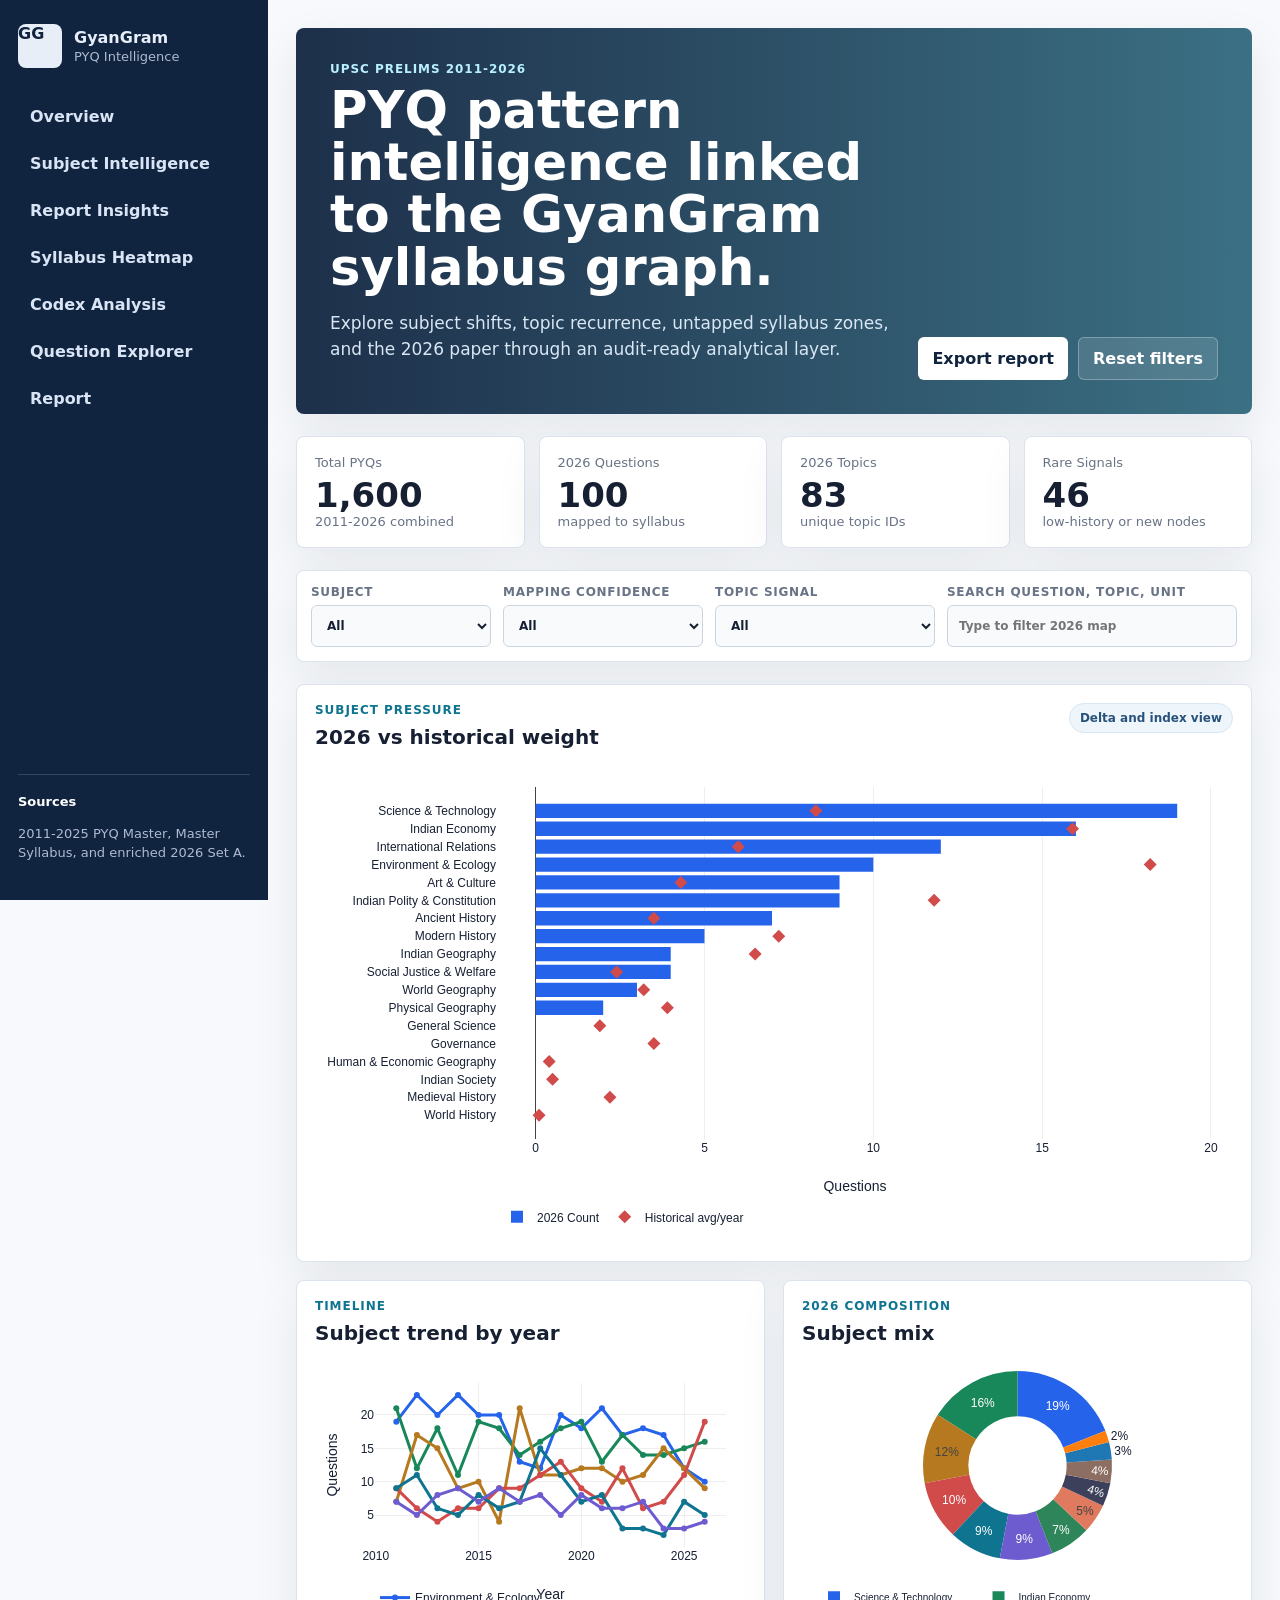
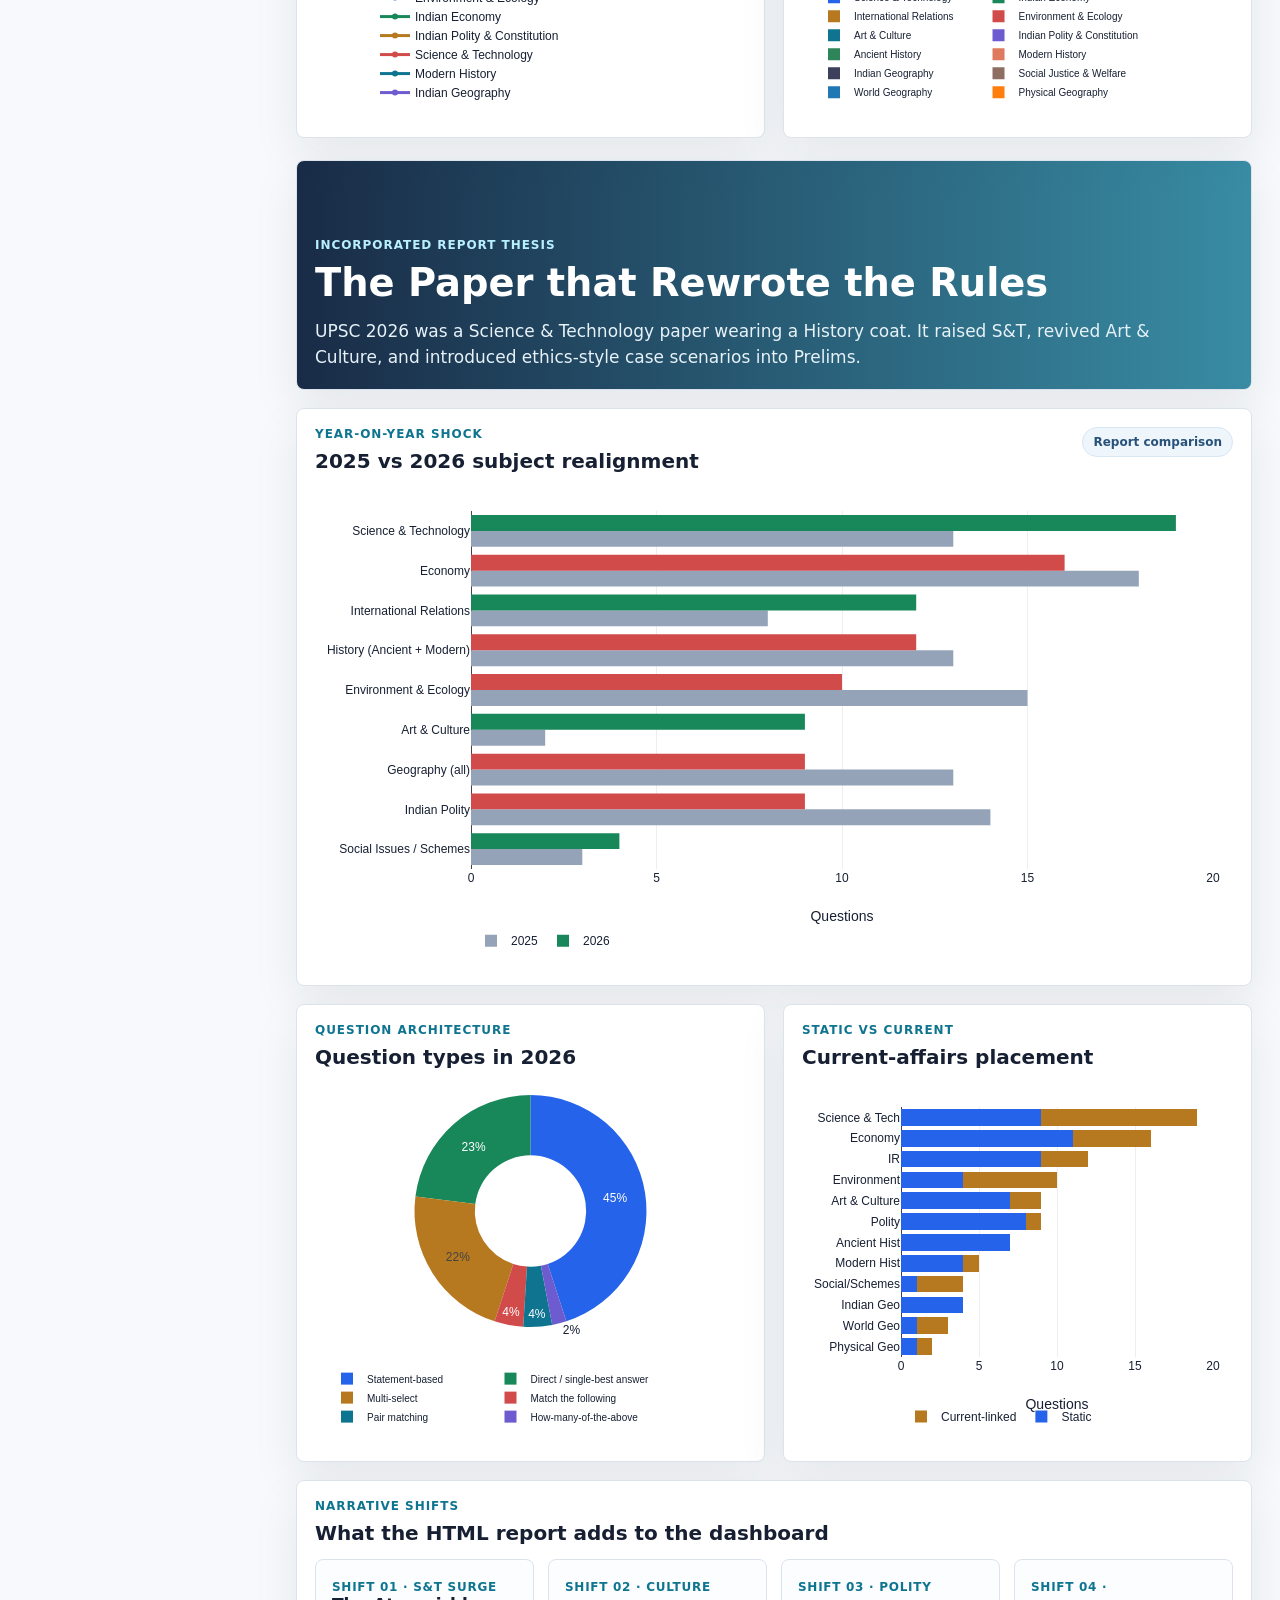
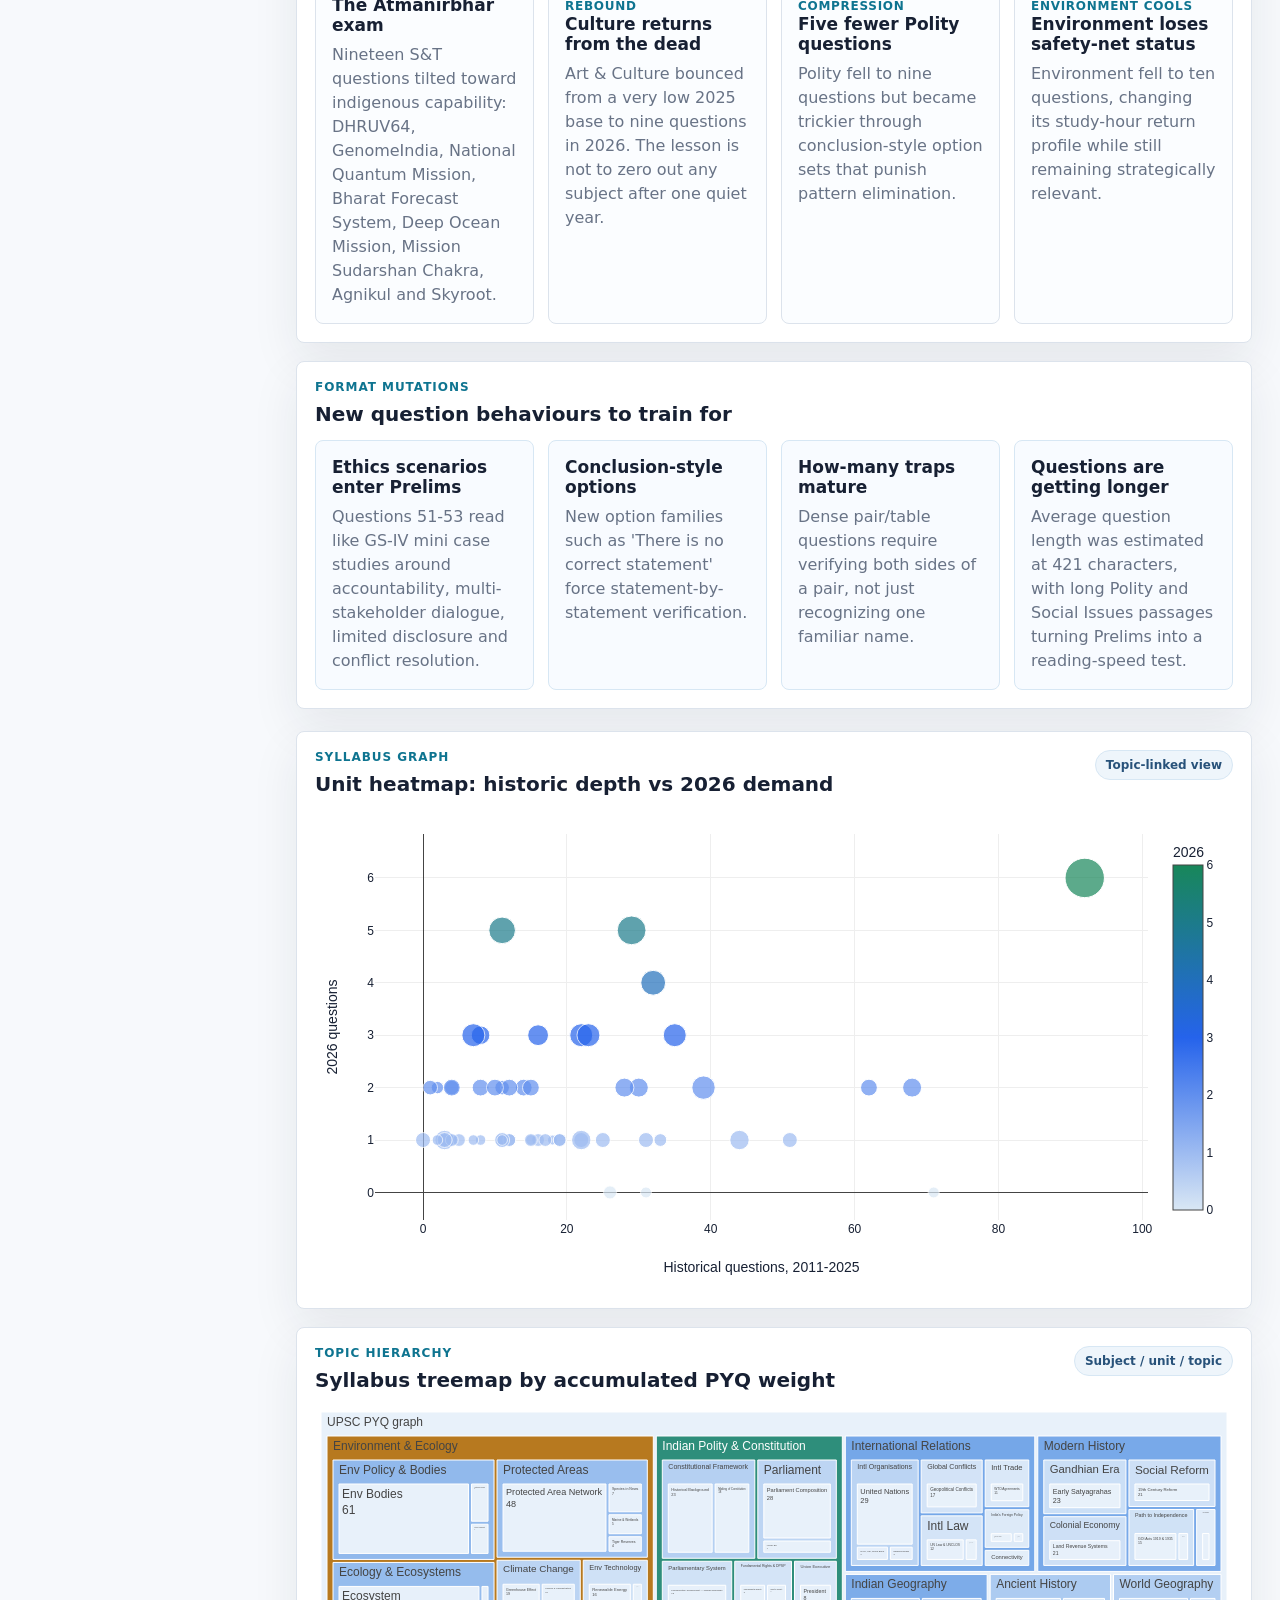
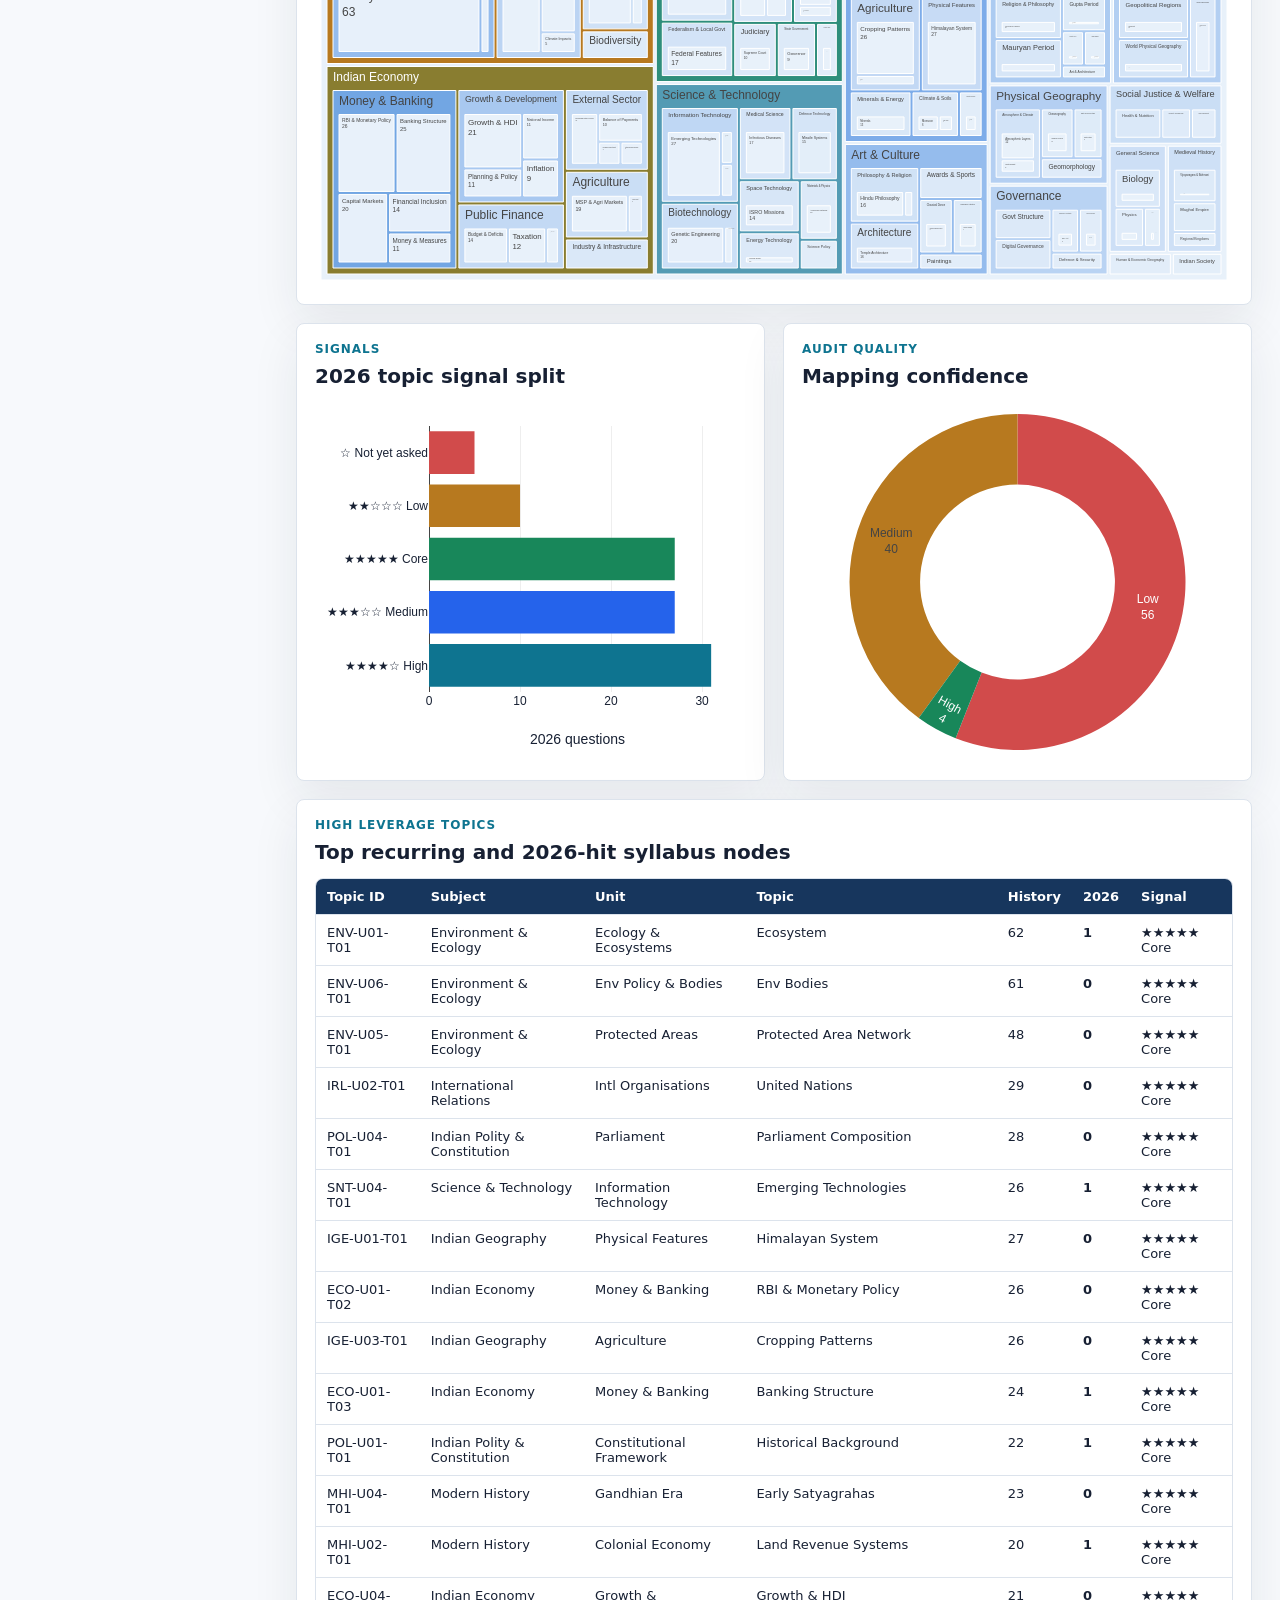
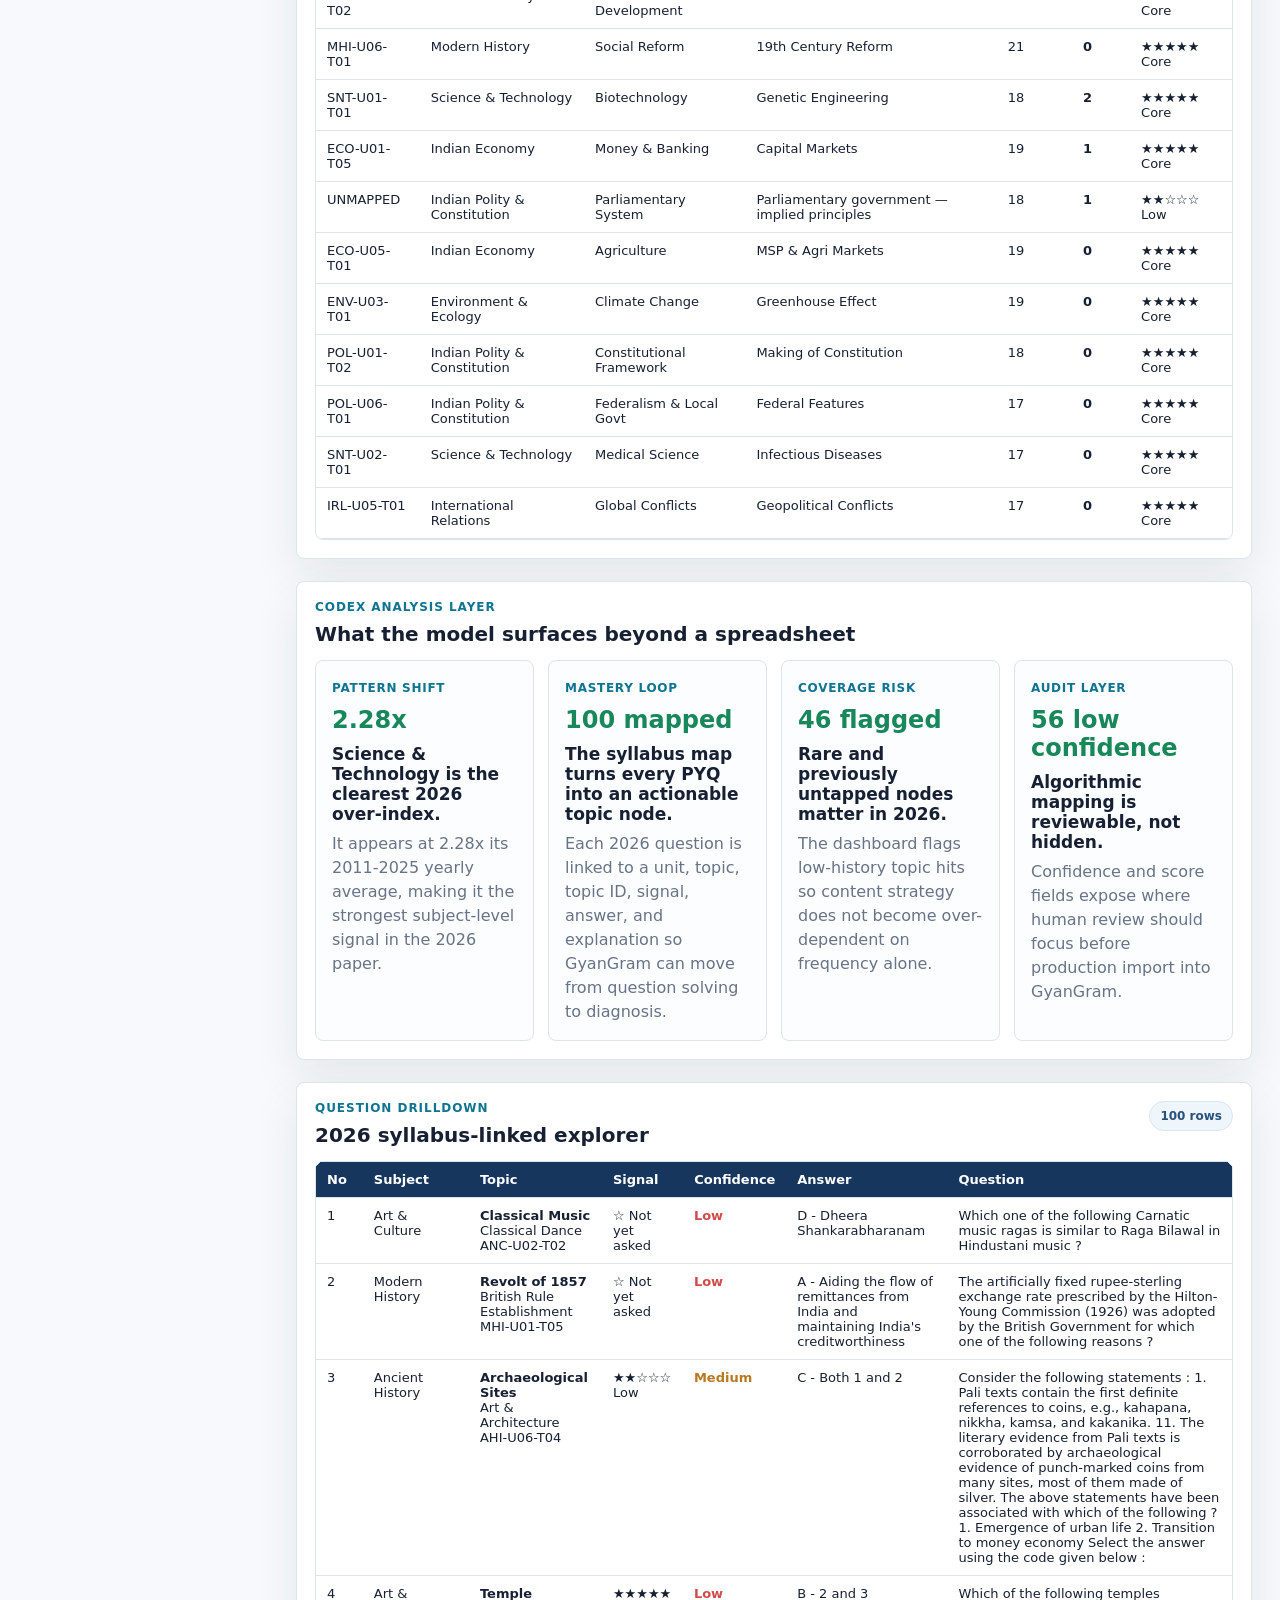
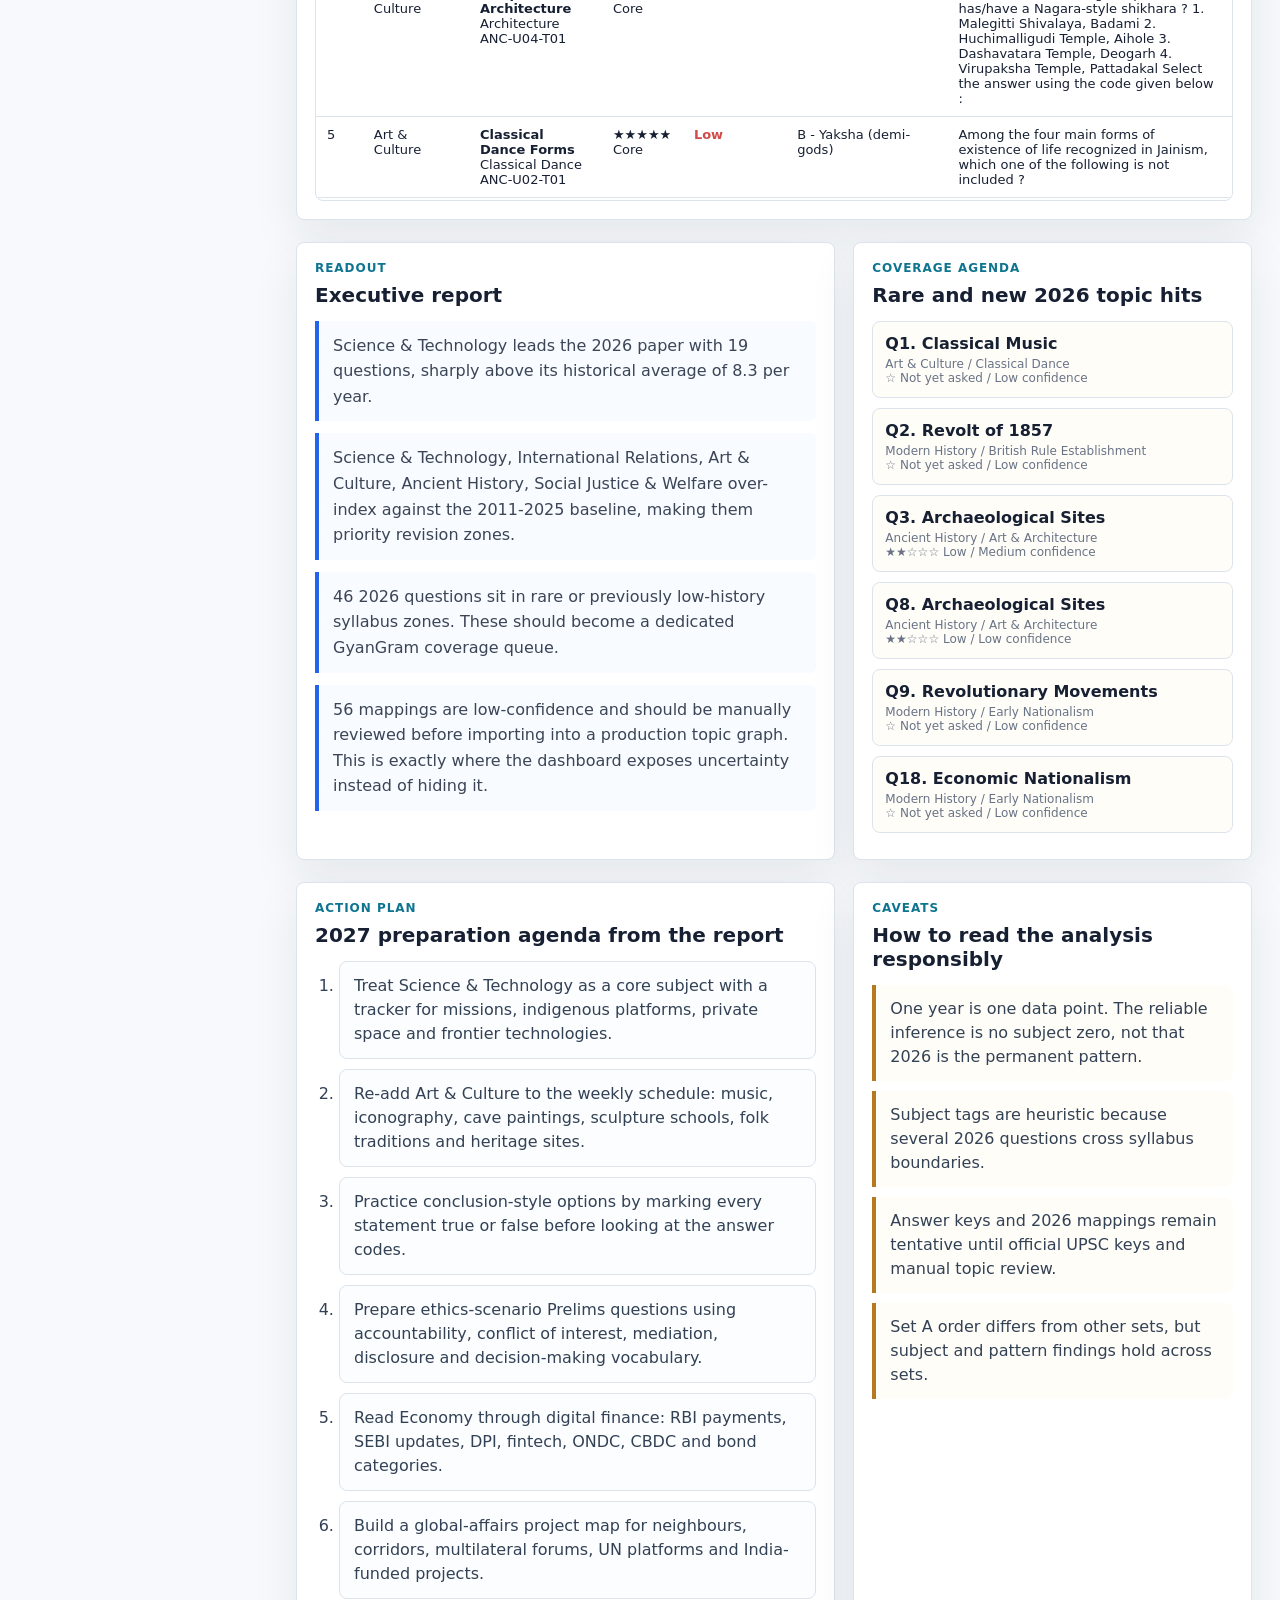
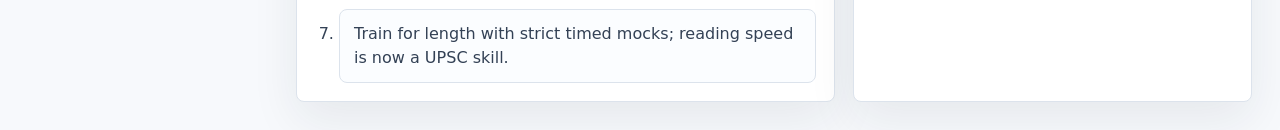
==== index.html @ 9c12e0bf "Publish UPSC prelims dashboard" ====
<!doctype html>
<html lang="en">
  <head>
    <meta charset="utf-8" />
    <meta name="viewport" content="width=device-width, initial-scale=1" />
    <title>UPSC Prelims PYQ Intelligence Dashboard</title>
    <link rel="preconnect" href="https://cdn.plot.ly" />
    <link rel="stylesheet" href="./styles.css" />
  </head>
  <body>
    <div class="app-shell">
      <aside class="sidebar" aria-label="Dashboard navigation">
        <div class="brand">
          <span class="brand-mark">GG</span>
          <div>
            <strong>GyanGram</strong>
            <span>PYQ Intelligence</span>
          </div>
        </div>
        <nav>
          <a href="#overview">Overview</a>
          <a href="#subject">Subject Intelligence</a>
          <a href="#report-insights">Report Insights</a>
          <a href="#syllabus">Syllabus Heatmap</a>
          <a href="#codex">Codex Analysis</a>
          <a href="#explorer">Question Explorer</a>
          <a href="#report">Report</a>
        </nav>
        <div class="source-note">
          <span>Sources</span>
          <p>2011-2025 PYQ Master, Master Syllabus, and enriched 2026 Set A.</p>
        </div>
      </aside>

      <main>
        <section id="overview" class="hero-section">
          <div class="hero-copy">
            <p class="eyebrow">UPSC Prelims 2011-2026</p>
            <h1>PYQ pattern intelligence linked to the GyanGram syllabus graph.</h1>
            <p>
              Explore subject shifts, topic recurrence, untapped syllabus zones, and
              the 2026 paper through an audit-ready analytical layer.
            </p>
          </div>
          <div class="hero-actions">
            <button class="primary-action" id="downloadReport">Export report</button>
            <button class="ghost-action" id="resetFilters">Reset filters</button>
          </div>
        </section>

        <section class="kpi-grid" aria-label="Key metrics">
          <article>
            <span>Total PYQs</span>
            <strong id="kpiTotal">--</strong>
            <small>2011-2026 combined</small>
          </article>
          <article>
            <span>2026 Questions</span>
            <strong id="kpi2026">--</strong>
            <small>mapped to syllabus</small>
          </article>
          <article>
            <span>2026 Topics</span>
            <strong id="kpiTopics">--</strong>
            <small>unique topic IDs</small>
          </article>
          <article>
            <span>Rare Signals</span>
            <strong id="kpiRare">--</strong>
            <small>low-history or new nodes</small>
          </article>
        </section>

        <section class="controls" aria-label="Filters">
          <label>
            Subject
            <select id="subjectFilter"></select>
          </label>
          <label>
            Mapping confidence
            <select id="confidenceFilter"></select>
          </label>
          <label>
            Topic signal
            <select id="signalFilter"></select>
          </label>
          <label class="search-control">
            Search question, topic, unit
            <input id="searchBox" type="search" placeholder="Type to filter 2026 map" />
          </label>
        </section>

        <section id="subject" class="grid two">
          <article class="panel span-2">
            <div class="panel-head">
              <div>
                <p class="eyebrow">Subject pressure</p>
                <h2>2026 vs historical weight</h2>
              </div>
              <span class="chip">Delta and index view</span>
            </div>
            <div id="subjectBar" class="chart tall"></div>
          </article>

          <article class="panel">
            <div class="panel-head">
              <div>
                <p class="eyebrow">Timeline</p>
                <h2>Subject trend by year</h2>
              </div>
            </div>
            <div id="trendLine" class="chart"></div>
          </article>

          <article class="panel">
            <div class="panel-head">
              <div>
                <p class="eyebrow">2026 composition</p>
                <h2>Subject mix</h2>
              </div>
            </div>
            <div id="subjectDonut" class="chart"></div>
          </article>
        </section>

        <section id="report-insights" class="grid two">
          <article class="panel span-2 report-hero">
            <div>
              <p class="eyebrow">Incorporated report thesis</p>
              <h2 id="reportHeadline">The Paper that Rewrote the Rules</h2>
              <p id="reportTldr"></p>
            </div>
          </article>

          <article class="panel span-2">
            <div class="panel-head">
              <div>
                <p class="eyebrow">Year-on-year shock</p>
                <h2>2025 vs 2026 subject realignment</h2>
              </div>
              <span class="chip">Report comparison</span>
            </div>
            <div id="compare2025Chart" class="chart tall"></div>
          </article>

          <article class="panel">
            <div class="panel-head">
              <div>
                <p class="eyebrow">Question architecture</p>
                <h2>Question types in 2026</h2>
              </div>
            </div>
            <div id="typeChart" class="chart"></div>
          </article>

          <article class="panel">
            <div class="panel-head">
              <div>
                <p class="eyebrow">Static vs current</p>
                <h2>Current-affairs placement</h2>
              </div>
            </div>
            <div id="currentStaticChart" class="chart"></div>
          </article>

          <article class="panel span-2">
            <div class="panel-head">
              <div>
                <p class="eyebrow">Narrative shifts</p>
                <h2>What the HTML report adds to the dashboard</h2>
              </div>
            </div>
            <div id="reportShiftGrid" class="finding-grid"></div>
          </article>

          <article class="panel span-2">
            <div class="panel-head">
              <div>
                <p class="eyebrow">Format mutations</p>
                <h2>New question behaviours to train for</h2>
              </div>
            </div>
            <div id="mutationGrid" class="mutation-grid"></div>
          </article>
        </section>

        <section id="syllabus" class="grid two">
          <article class="panel span-2">
            <div class="panel-head">
              <div>
                <p class="eyebrow">Syllabus graph</p>
                <h2>Unit heatmap: historic depth vs 2026 demand</h2>
              </div>
              <span class="chip">Topic-linked view</span>
            </div>
            <div id="unitBubble" class="chart tall"></div>
          </article>

          <article class="panel span-2">
            <div class="panel-head">
              <div>
                <p class="eyebrow">Topic hierarchy</p>
                <h2>Syllabus treemap by accumulated PYQ weight</h2>
              </div>
              <span class="chip">Subject / unit / topic</span>
            </div>
            <div id="topicTreemap" class="chart tall"></div>
          </article>

          <article class="panel">
            <div class="panel-head">
              <div>
                <p class="eyebrow">Signals</p>
                <h2>2026 topic signal split</h2>
              </div>
            </div>
            <div id="signalBars" class="chart"></div>
          </article>

          <article class="panel">
            <div class="panel-head">
              <div>
                <p class="eyebrow">Audit quality</p>
                <h2>Mapping confidence</h2>
              </div>
            </div>
            <div id="confidenceGauge" class="chart"></div>
          </article>

          <article class="panel span-2">
            <div class="panel-head">
              <div>
                <p class="eyebrow">High leverage topics</p>
                <h2>Top recurring and 2026-hit syllabus nodes</h2>
              </div>
            </div>
            <div class="table-wrap">
              <table id="topicTable"></table>
            </div>
          </article>
        </section>

        <section id="codex" class="panel">
          <div class="panel-head">
            <div>
              <p class="eyebrow">Codex analysis layer</p>
              <h2>What the model surfaces beyond a spreadsheet</h2>
            </div>
          </div>
          <div id="findingGrid" class="finding-grid"></div>
        </section>

        <section id="explorer" class="panel">
          <div class="panel-head">
            <div>
              <p class="eyebrow">Question drilldown</p>
              <h2>2026 syllabus-linked explorer</h2>
            </div>
            <span id="resultCount" class="chip">0 rows</span>
          </div>
          <div class="table-wrap questions">
            <table id="questionTable"></table>
          </div>
        </section>

        <section id="report" class="report-grid">
          <article class="panel">
            <div class="panel-head">
              <div>
                <p class="eyebrow">Readout</p>
                <h2>Executive report</h2>
              </div>
            </div>
            <div id="reportBody" class="report-body"></div>
          </article>
          <article class="panel">
            <div class="panel-head">
              <div>
                <p class="eyebrow">Coverage agenda</p>
                <h2>Rare and new 2026 topic hits</h2>
              </div>
            </div>
            <div id="rareList" class="rare-list"></div>
          </article>
        </section>

        <section class="report-grid">
          <article class="panel">
            <div class="panel-head">
              <div>
                <p class="eyebrow">Action plan</p>
                <h2>2027 preparation agenda from the report</h2>
              </div>
            </div>
            <ol id="prepList" class="prep-list"></ol>
          </article>
          <article class="panel">
            <div class="panel-head">
              <div>
                <p class="eyebrow">Caveats</p>
                <h2>How to read the analysis responsibly</h2>
              </div>
            </div>
            <div id="caveatList" class="caveat-list"></div>
          </article>
        </section>
      </main>
    </div>

    <script src="https://cdn.plot.ly/plotly-2.35.2.min.js"></script>
    <script src="./data.js"></script>
    <script src="./app.js"></script>
  </body>
</html>
---- styles.css ----
:root {
  --ink: #172033;
  --muted: #687386;
  --line: #dce3ec;
  --paper: #f7f9fc;
  --panel: #ffffff;
  --nav: #10233f;
  --blue: #2563eb;
  --green: #18875a;
  --amber: #b7791f;
  --coral: #d14b4b;
  --cyan: #0e7490;
  --shadow: 0 18px 48px rgba(23, 32, 51, 0.08);
}

* {
  box-sizing: border-box;
}

html {
  scroll-behavior: smooth;
}

body {
  margin: 0;
  background: var(--paper);
  color: var(--ink);
  font-family: Inter, ui-sans-serif, system-ui, -apple-system, BlinkMacSystemFont, "Segoe UI", sans-serif;
  letter-spacing: 0;
}

button,
input,
select {
  font: inherit;
}

.app-shell {
  display: grid;
  grid-template-columns: 268px minmax(0, 1fr);
  min-height: 100vh;
}

.sidebar {
  position: sticky;
  top: 0;
  height: 100vh;
  padding: 24px 18px;
  background: var(--nav);
  color: #e8eef8;
  display: flex;
  flex-direction: column;
  gap: 28px;
}

.brand {
  display: flex;
  align-items: center;
  gap: 12px;
}

.brand-mark {
  width: 44px;
  height: 44px;
  display: grid;
  place-items: center;
  background: #e8eef8;
  color: var(--nav);
  font-weight: 800;
  border-radius: 8px;
}

.brand strong,
.brand span {
  display: block;
}

.brand span:last-child {
  color: #aebbd0;
  font-size: 13px;
  margin-top: 2px;
}

nav {
  display: grid;
  gap: 6px;
}

nav a {
  color: #d9e4f5;
  text-decoration: none;
  padding: 11px 12px;
  border-radius: 6px;
  font-weight: 650;
}

nav a:hover {
  background: rgba(255, 255, 255, 0.08);
}

.source-note {
  margin-top: auto;
  border-top: 1px solid rgba(255, 255, 255, 0.16);
  padding-top: 18px;
  color: #aebbd0;
  font-size: 13px;
  line-height: 1.45;
}

.source-note span {
  display: block;
  color: #ffffff;
  font-weight: 700;
  margin-bottom: 6px;
}

main {
  padding: 28px;
  display: grid;
  gap: 22px;
}

.hero-section {
  min-height: 260px;
  display: grid;
  grid-template-columns: minmax(0, 1fr) auto;
  align-items: end;
  gap: 24px;
  padding: 34px;
  color: #ffffff;
  background:
    linear-gradient(90deg, rgba(16, 35, 63, 0.94), rgba(18, 82, 105, 0.82)),
    url("https://images.unsplash.com/photo-1516321318423-f06f85e504b3?auto=format&fit=crop&w=1800&q=80") center/cover;
  border-radius: 8px;
  box-shadow: var(--shadow);
}

.hero-copy {
  max-width: 940px;
}

.eyebrow {
  margin: 0 0 8px;
  color: var(--cyan);
  font-size: 12px;
  text-transform: uppercase;
  letter-spacing: 0.08em;
  font-weight: 800;
}

.hero-section .eyebrow {
  color: #b8f0ff;
}

h1,
h2 {
  margin: 0;
  letter-spacing: 0;
}

h1 {
  font-size: clamp(34px, 4vw, 58px);
  line-height: 1.02;
  max-width: 980px;
}

h2 {
  font-size: 20px;
  line-height: 1.2;
}

.hero-copy p:last-child {
  max-width: 760px;
  color: #d9e7f4;
  font-size: 17px;
  line-height: 1.55;
}

.hero-actions {
  display: flex;
  gap: 10px;
  flex-wrap: wrap;
}

button {
  border: 0;
  cursor: pointer;
  border-radius: 6px;
  padding: 11px 14px;
  font-weight: 800;
}

.primary-action {
  background: #ffffff;
  color: var(--nav);
}

.ghost-action {
  color: #ffffff;
  background: rgba(255, 255, 255, 0.12);
  border: 1px solid rgba(255, 255, 255, 0.28);
}

.kpi-grid {
  display: grid;
  grid-template-columns: repeat(4, minmax(0, 1fr));
  gap: 14px;
}

.kpi-grid article,
.panel {
  background: var(--panel);
  border: 1px solid var(--line);
  border-radius: 8px;
  box-shadow: var(--shadow);
}

.kpi-grid article {
  padding: 18px;
}

.kpi-grid span,
.kpi-grid small {
  display: block;
  color: var(--muted);
  font-size: 13px;
}

.kpi-grid strong {
  display: block;
  margin: 8px 0 2px;
  font-size: 34px;
  line-height: 1;
}

.controls {
  background: #ffffff;
  border: 1px solid var(--line);
  border-radius: 8px;
  box-shadow: var(--shadow);
  padding: 14px;
  display: grid;
  grid-template-columns: 180px 200px 220px minmax(260px, 1fr);
  gap: 12px;
}

.controls label {
  color: var(--muted);
  font-size: 12px;
  font-weight: 800;
  text-transform: uppercase;
  letter-spacing: 0.06em;
}

.controls select,
.controls input {
  display: block;
  width: 100%;
  margin-top: 6px;
  border: 1px solid #cbd5e1;
  background: #f8fafc;
  color: var(--ink);
  border-radius: 6px;
  padding: 10px 11px;
  min-height: 42px;
}

.grid {
  display: grid;
  gap: 18px;
}

.grid.two {
  grid-template-columns: repeat(2, minmax(0, 1fr));
}

.span-2 {
  grid-column: 1 / -1;
}

.panel {
  padding: 18px;
  min-width: 0;
}

.panel-head {
  display: flex;
  align-items: flex-start;
  justify-content: space-between;
  gap: 14px;
  margin-bottom: 14px;
}

.chip {
  display: inline-flex;
  align-items: center;
  min-height: 30px;
  white-space: nowrap;
  padding: 6px 10px;
  background: #eef5fb;
  color: #28527a;
  border: 1px solid #d7e7f4;
  border-radius: 999px;
  font-size: 12px;
  font-weight: 800;
}

.chart {
  height: 360px;
  width: 100%;
}

.chart.tall {
  height: 480px;
}

.table-wrap {
  width: 100%;
  overflow: auto;
  border: 1px solid var(--line);
  border-radius: 8px;
}

table {
  width: 100%;
  border-collapse: collapse;
  font-size: 13px;
}

th {
  position: sticky;
  top: 0;
  background: #17365d;
  color: #ffffff;
  text-align: left;
  z-index: 1;
}

th,
td {
  padding: 10px 11px;
  border-bottom: 1px solid var(--line);
  vertical-align: top;
}

tr:hover td {
  background: #f8fbff;
}

.questions {
  max-height: 640px;
}

.finding-grid {
  display: grid;
  grid-template-columns: repeat(4, minmax(0, 1fr));
  gap: 14px;
}

.finding {
  border: 1px solid var(--line);
  border-radius: 8px;
  padding: 16px;
  background: #fbfdff;
  min-height: 190px;
}

.finding span {
  color: var(--cyan);
  font-size: 12px;
  font-weight: 900;
  text-transform: uppercase;
  letter-spacing: 0.06em;
}

.finding strong {
  display: block;
  margin: 10px 0;
  font-size: 24px;
  color: var(--green);
}

.finding h3 {
  margin: 0 0 8px;
  font-size: 17px;
}

.finding p {
  margin: 0;
  color: var(--muted);
  line-height: 1.5;
}

.report-hero {
  color: #ffffff;
  background:
    linear-gradient(90deg, rgba(16, 35, 63, 0.96), rgba(14, 116, 144, 0.82)),
    url("https://images.unsplash.com/photo-1503676260728-1c00da094a0b?auto=format&fit=crop&w=1800&q=80") center/cover;
  min-height: 230px;
  display: flex;
  align-items: end;
}

.report-hero .eyebrow {
  color: #b8f0ff;
}

.report-hero h2 {
  font-size: clamp(30px, 3vw, 48px);
  max-width: 860px;
}

.report-hero p:last-child {
  max-width: 900px;
  margin: 12px 0 0;
  color: #e6f2f8;
  font-size: 17px;
  line-height: 1.55;
}

.mutation-grid {
  display: grid;
  grid-template-columns: repeat(4, minmax(0, 1fr));
  gap: 14px;
}

.mutation {
  border: 1px solid #d7e7f4;
  border-radius: 8px;
  padding: 16px;
  background: #f8fbff;
  min-height: 170px;
}

.mutation h3 {
  margin: 0 0 8px;
  font-size: 17px;
}

.mutation p {
  margin: 0;
  color: var(--muted);
  line-height: 1.5;
}

.report-grid {
  display: grid;
  grid-template-columns: 1.15fr 0.85fr;
  gap: 18px;
}

.report-body {
  display: grid;
  gap: 12px;
}

.report-body p {
  margin: 0;
  color: #3b4556;
  line-height: 1.6;
  padding: 12px 14px;
  border-left: 4px solid var(--blue);
  background: #f8fbff;
  border-radius: 0 6px 6px 0;
}

.rare-list {
  display: grid;
  gap: 10px;
  max-height: 520px;
  overflow: auto;
}

.rare-item {
  border: 1px solid var(--line);
  border-radius: 8px;
  padding: 12px;
  background: #fffdf8;
}

.rare-item strong {
  display: block;
  margin-bottom: 4px;
}

.rare-item span {
  display: block;
  color: var(--muted);
  font-size: 12px;
}

.prep-list {
  margin: 0;
  padding-left: 24px;
  display: grid;
  gap: 10px;
}

.prep-list li {
  padding: 12px 14px;
  border: 1px solid var(--line);
  border-radius: 8px;
  background: #fbfdff;
  color: #334155;
  line-height: 1.5;
}

.caveat-list {
  display: grid;
  gap: 10px;
}

.caveat {
  padding: 12px 14px;
  border-left: 4px solid var(--amber);
  background: #fffdf8;
  border-radius: 0 8px 8px 0;
  color: #334155;
  line-height: 1.5;
}

.status-high {
  color: var(--green);
  font-weight: 800;
}

.status-medium {
  color: var(--amber);
  font-weight: 800;
}

.status-low {
  color: var(--coral);
  font-weight: 800;
}

@media (max-width: 1180px) {
  .app-shell {
    grid-template-columns: 1fr;
  }

  .sidebar {
    position: static;
    height: auto;
  }

  .sidebar nav {
    grid-template-columns: repeat(3, minmax(0, 1fr));
  }

  .source-note {
    margin-top: 0;
  }

  .controls,
  .kpi-grid,
  .finding-grid,
  .mutation-grid {
    grid-template-columns: repeat(2, minmax(0, 1fr));
  }
}

@media (max-width: 760px) {
  main {
    padding: 16px;
  }

  .hero-section,
  .grid.two,
  .report-grid,
  .controls,
  .kpi-grid,
  .finding-grid,
  .mutation-grid {
    grid-template-columns: 1fr;
  }

  .hero-section {
    padding: 24px;
  }

  .chart,
  .chart.tall {
    height: 360px;
  }

  .sidebar nav {
    grid-template-columns: 1fr 1fr;
  }
}
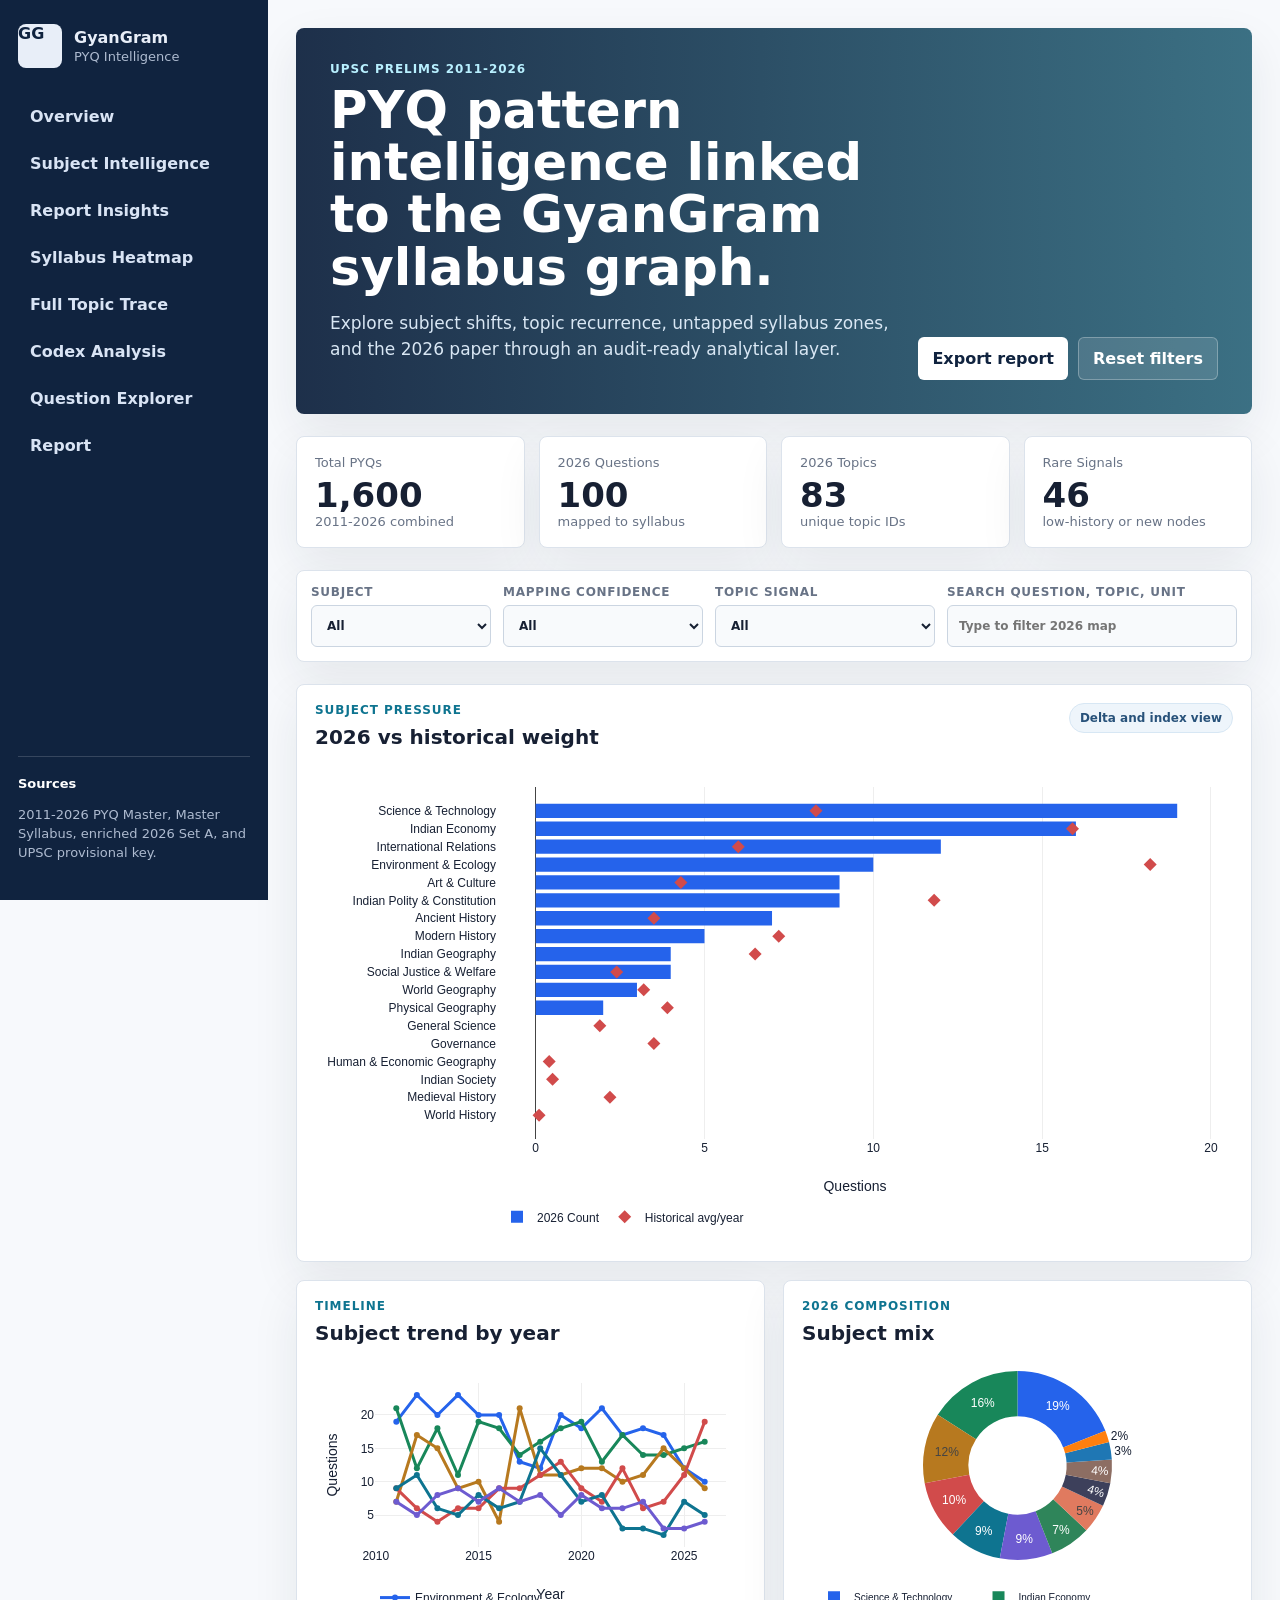
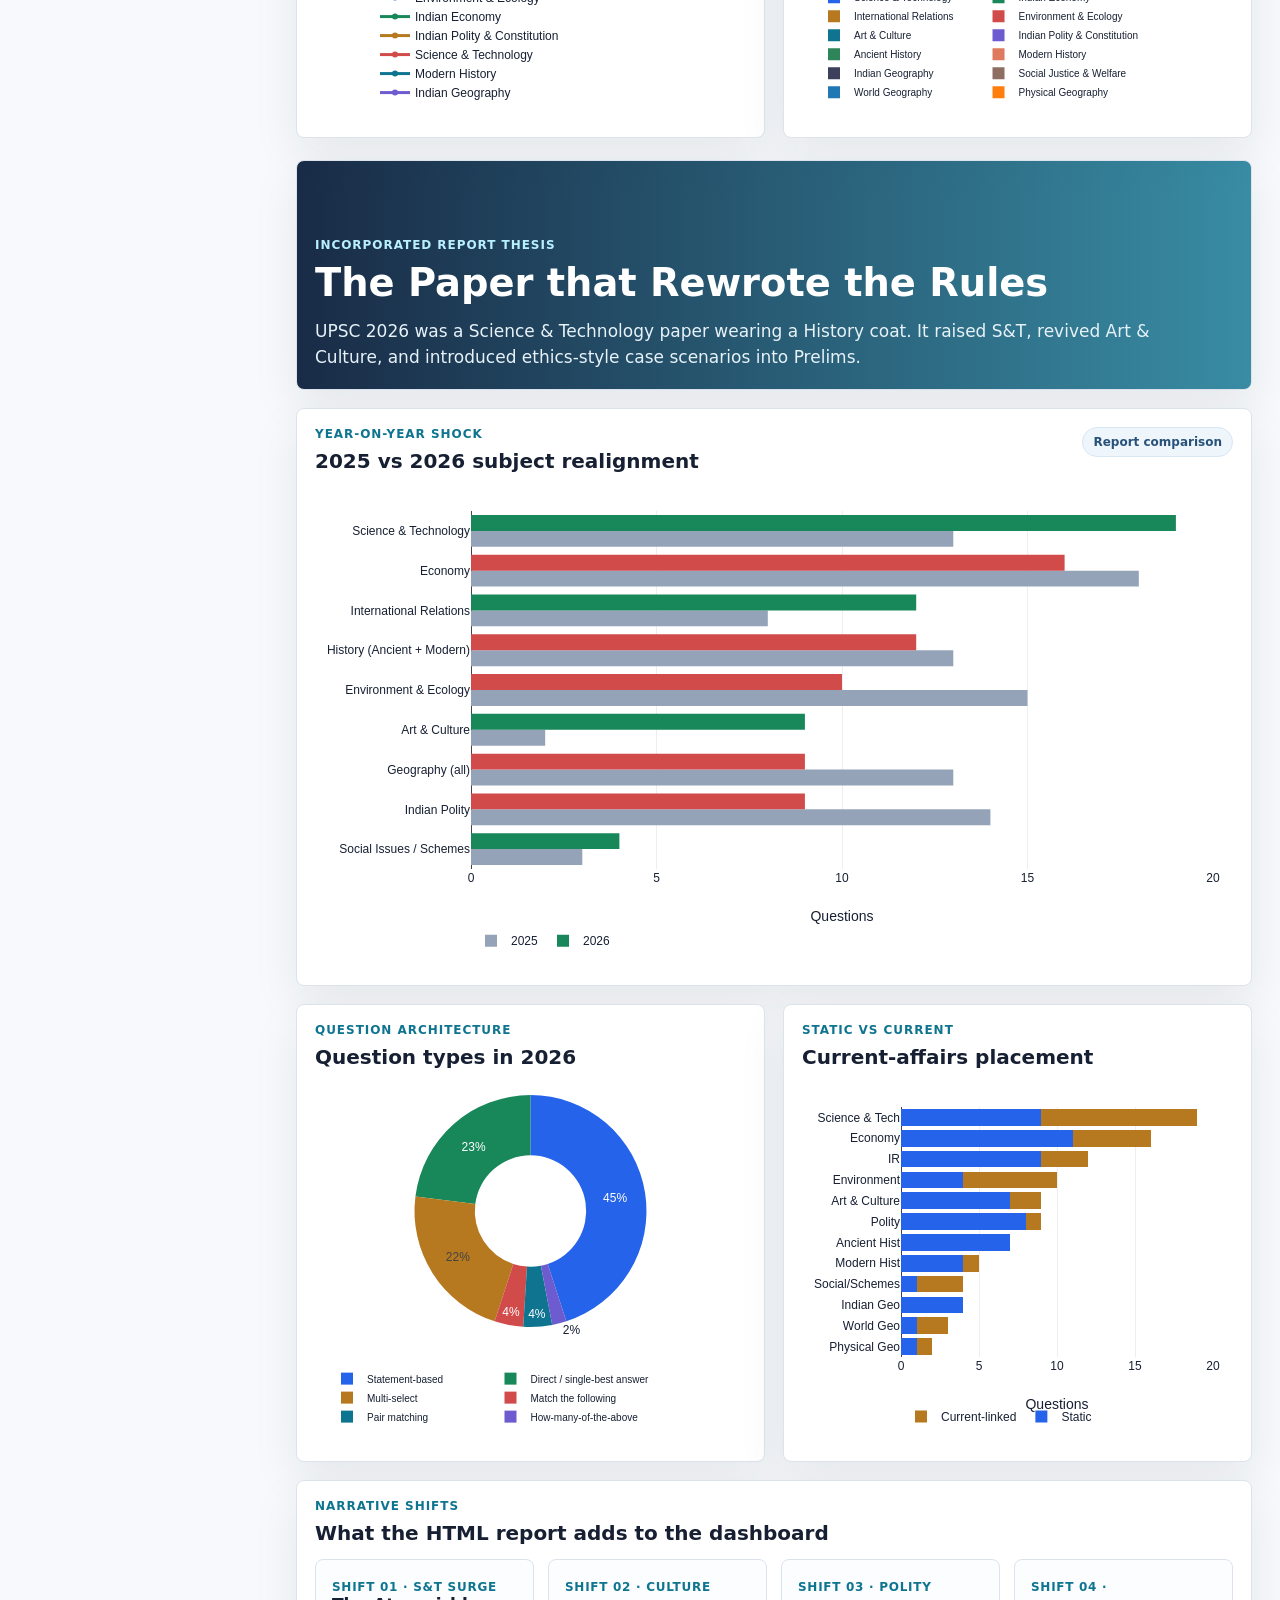
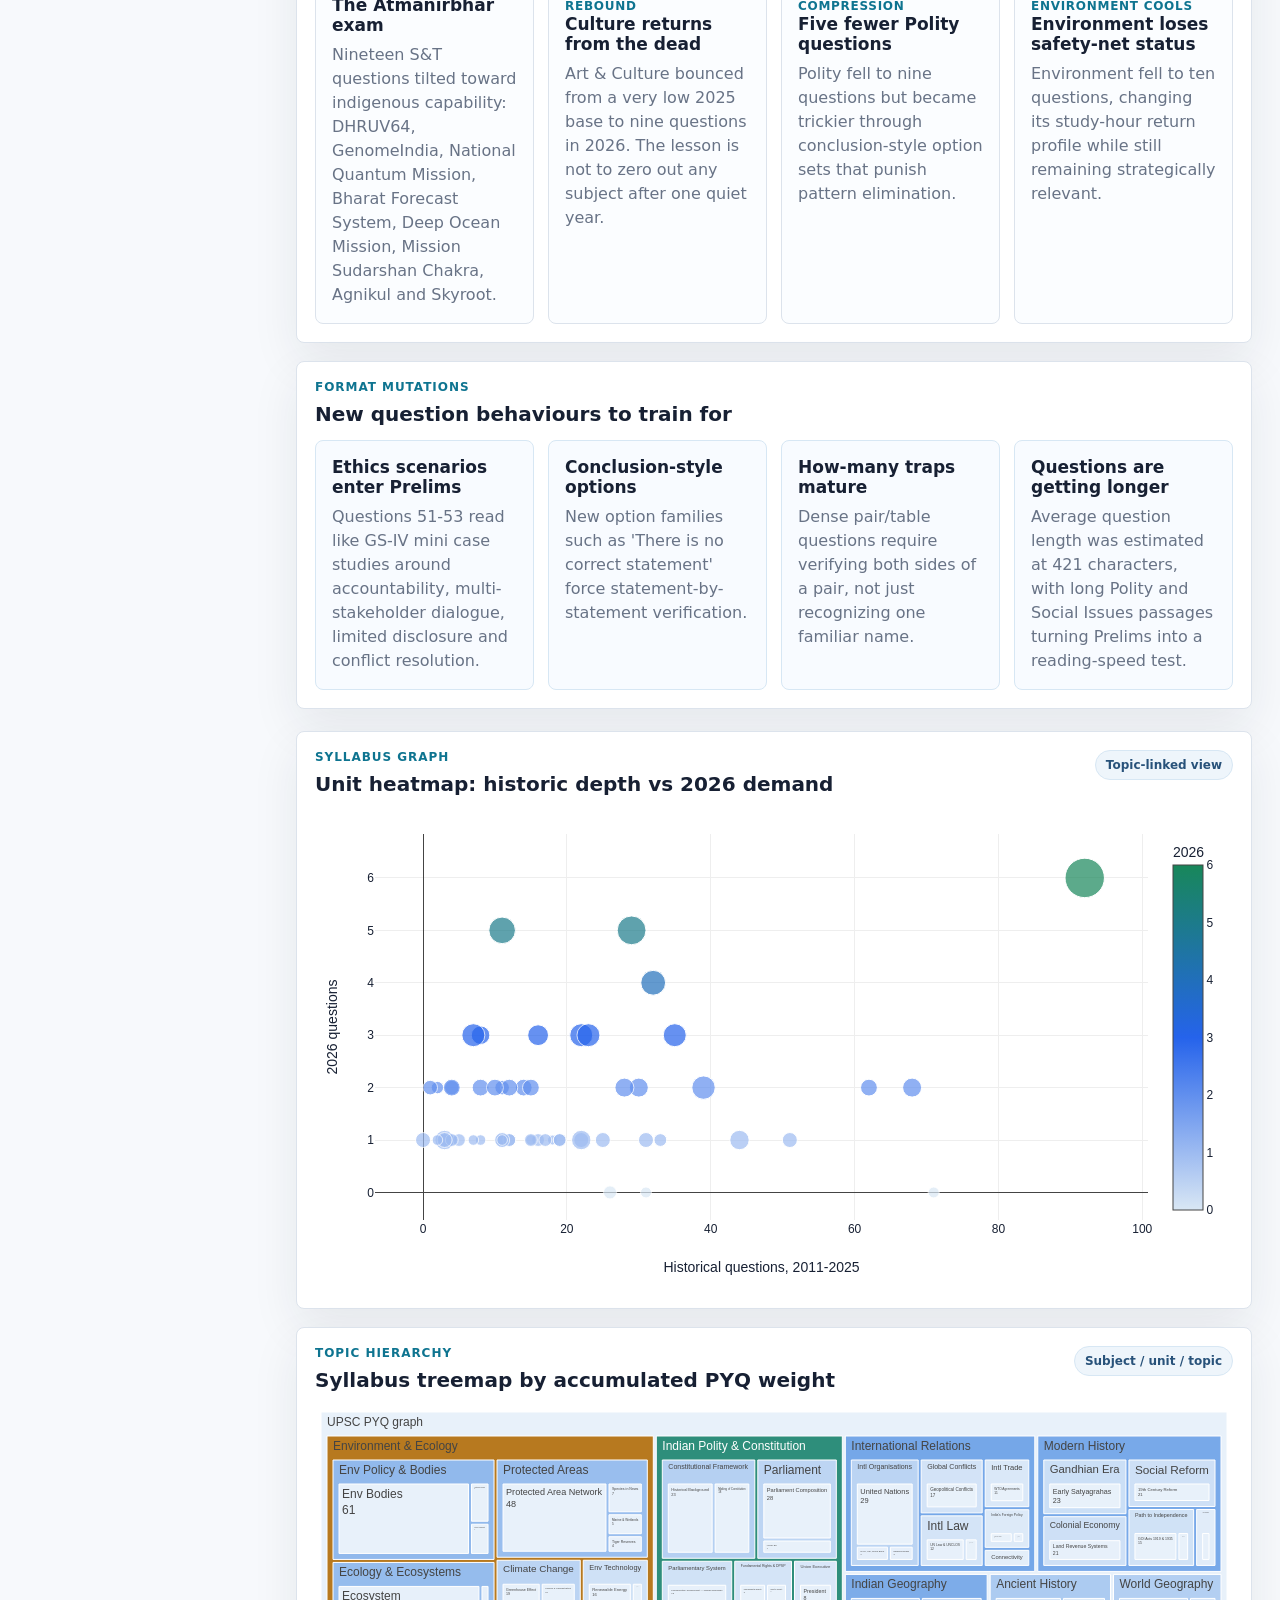
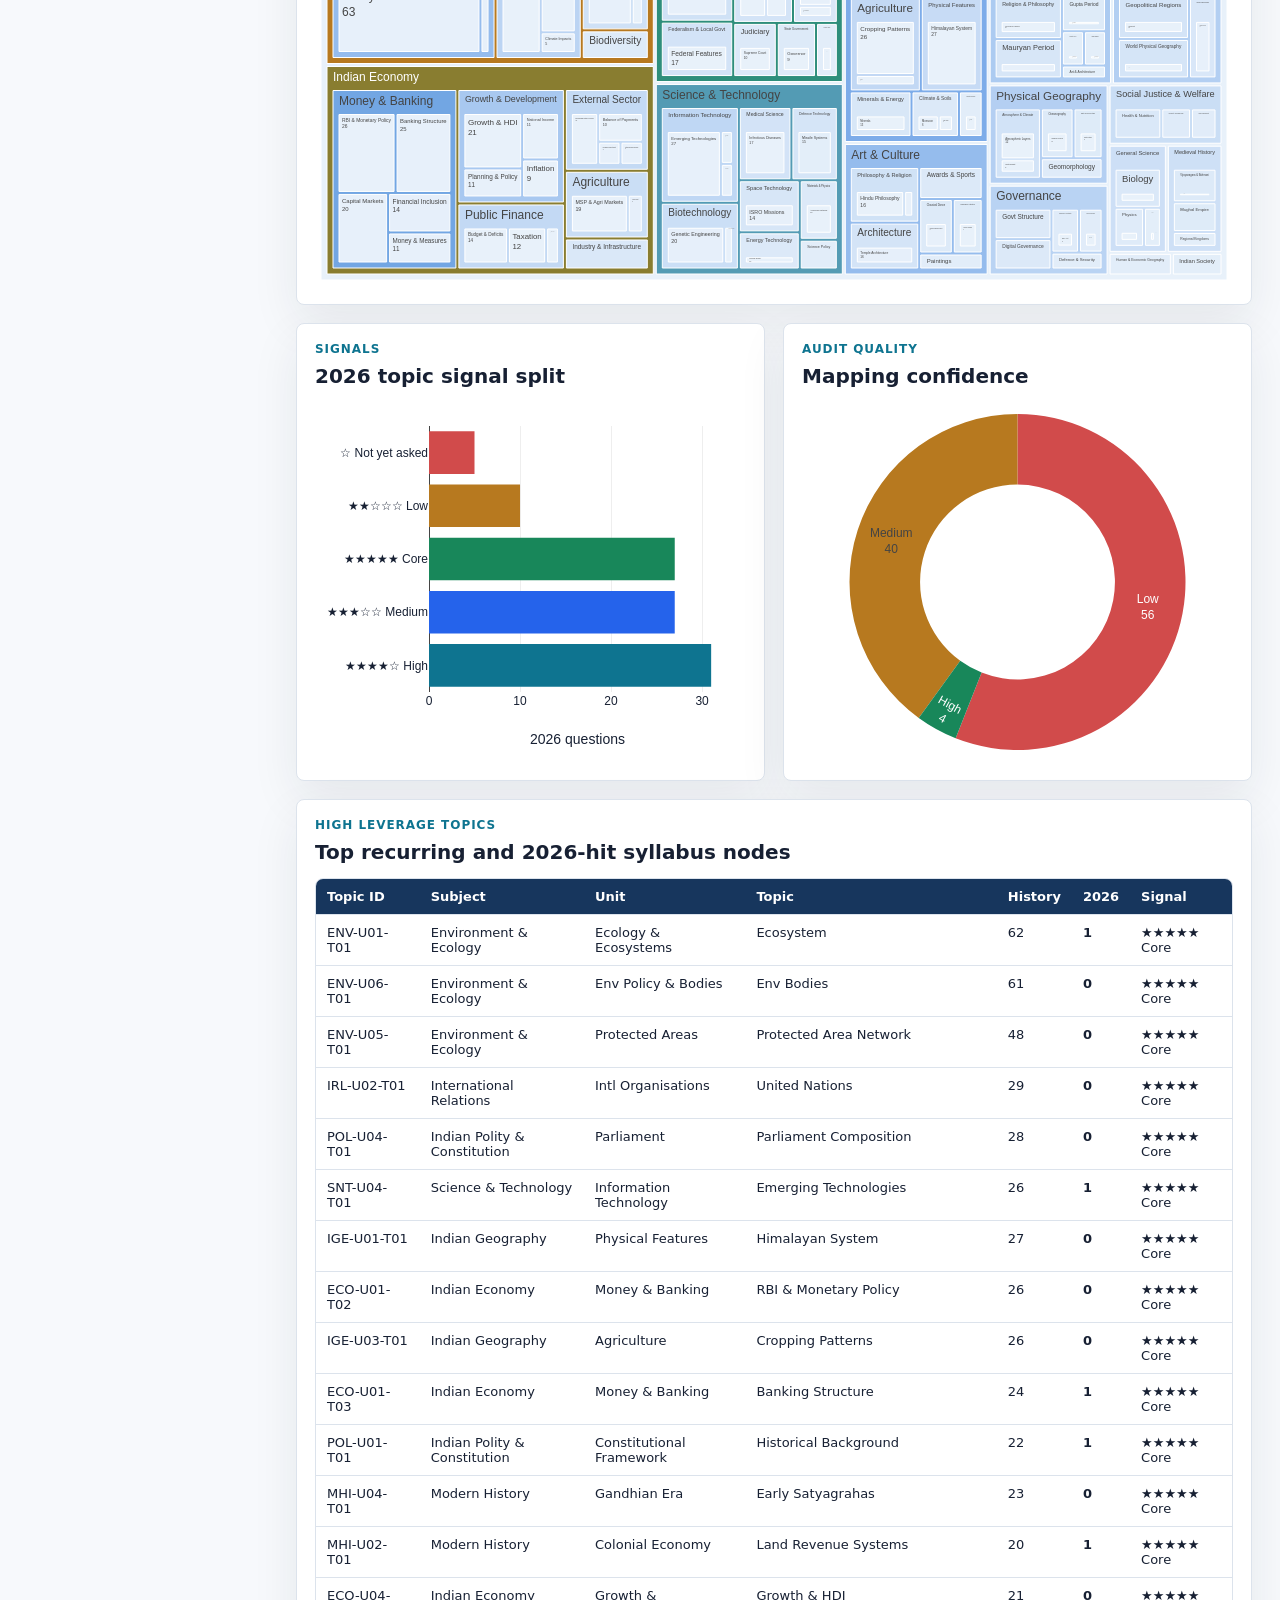
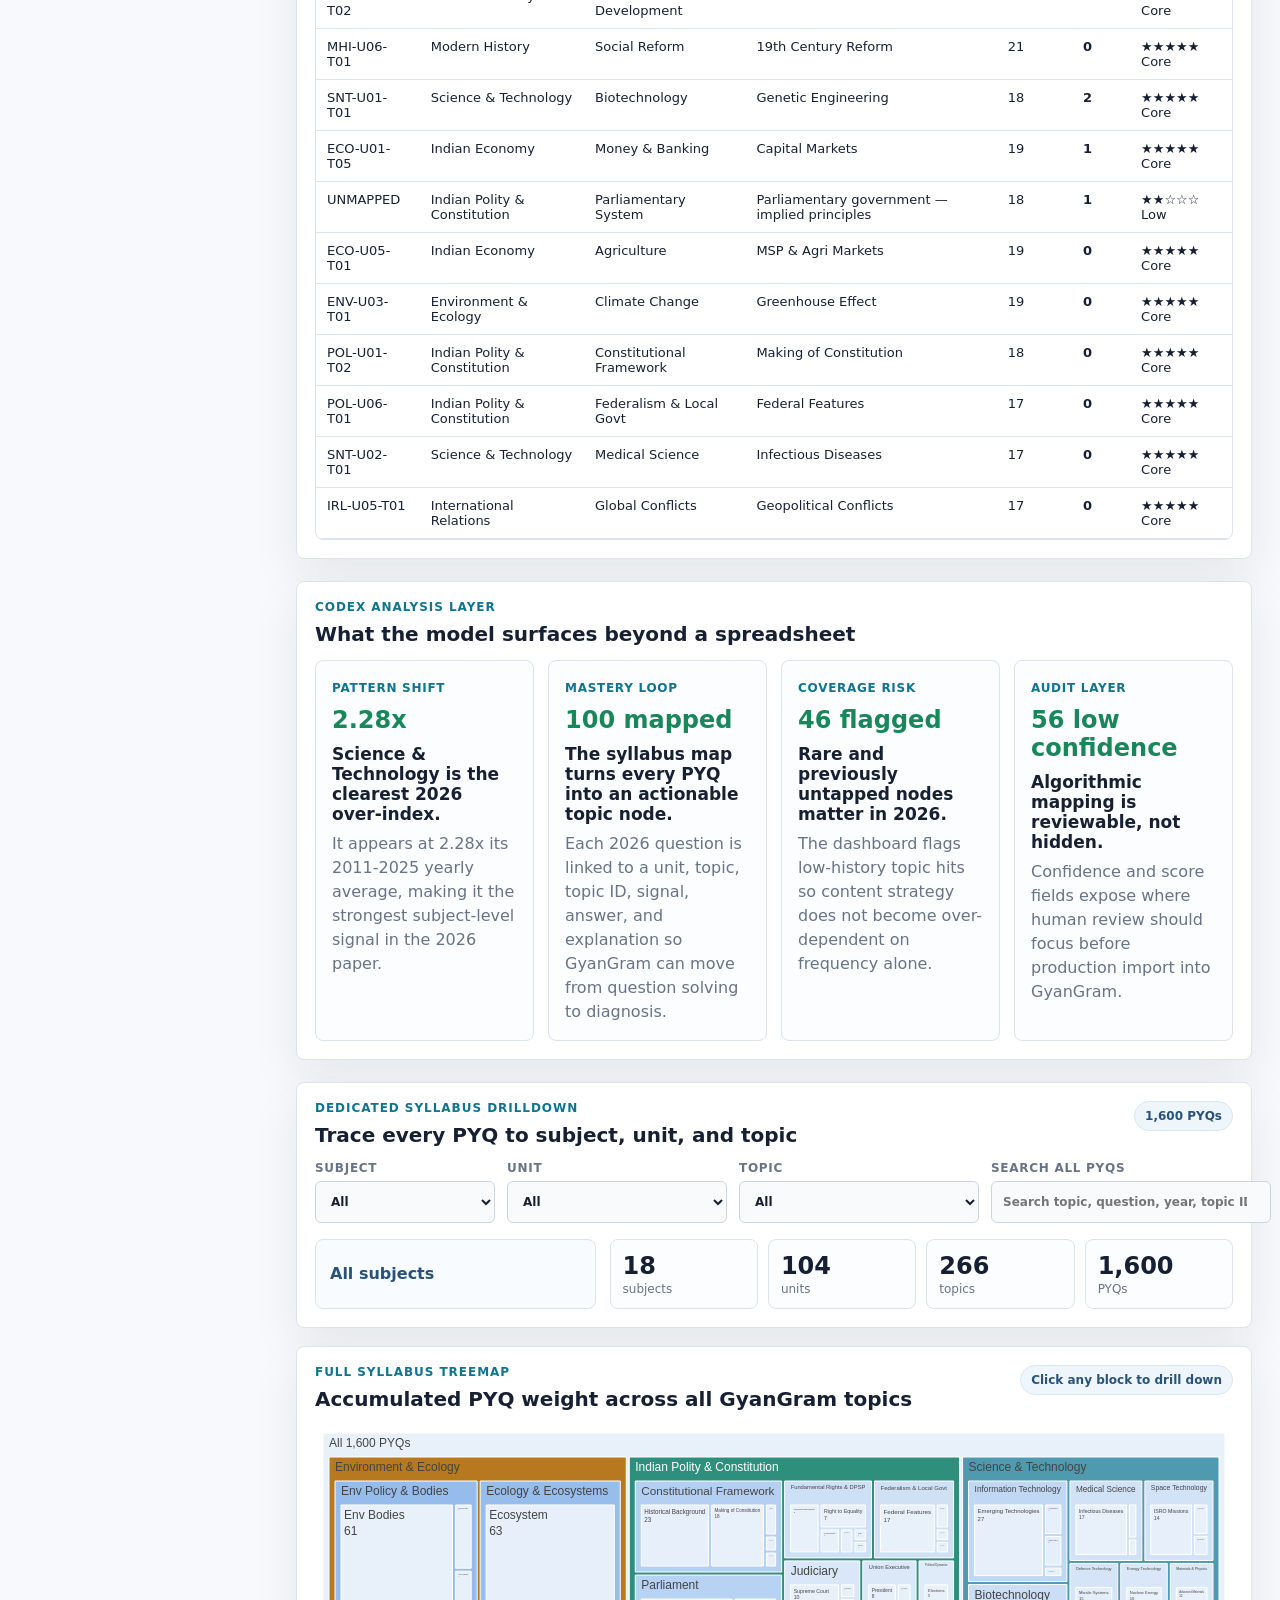
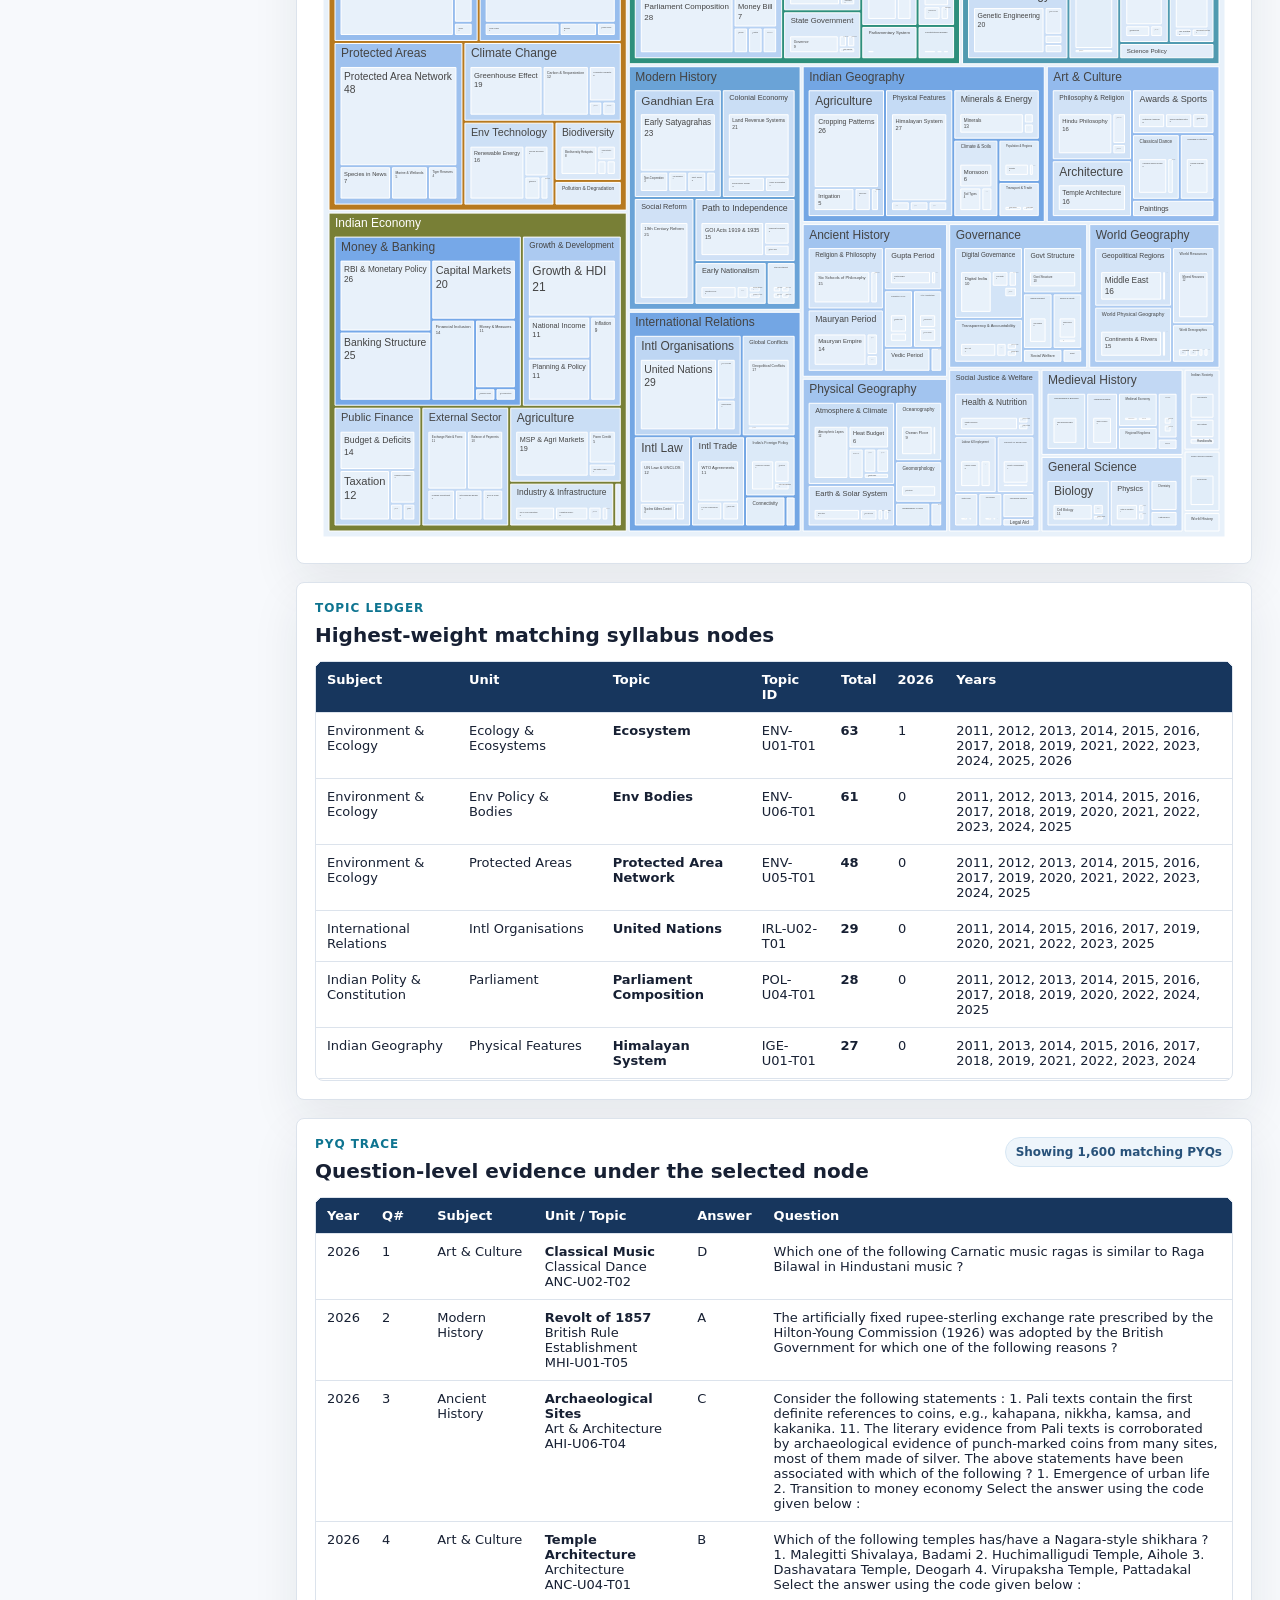
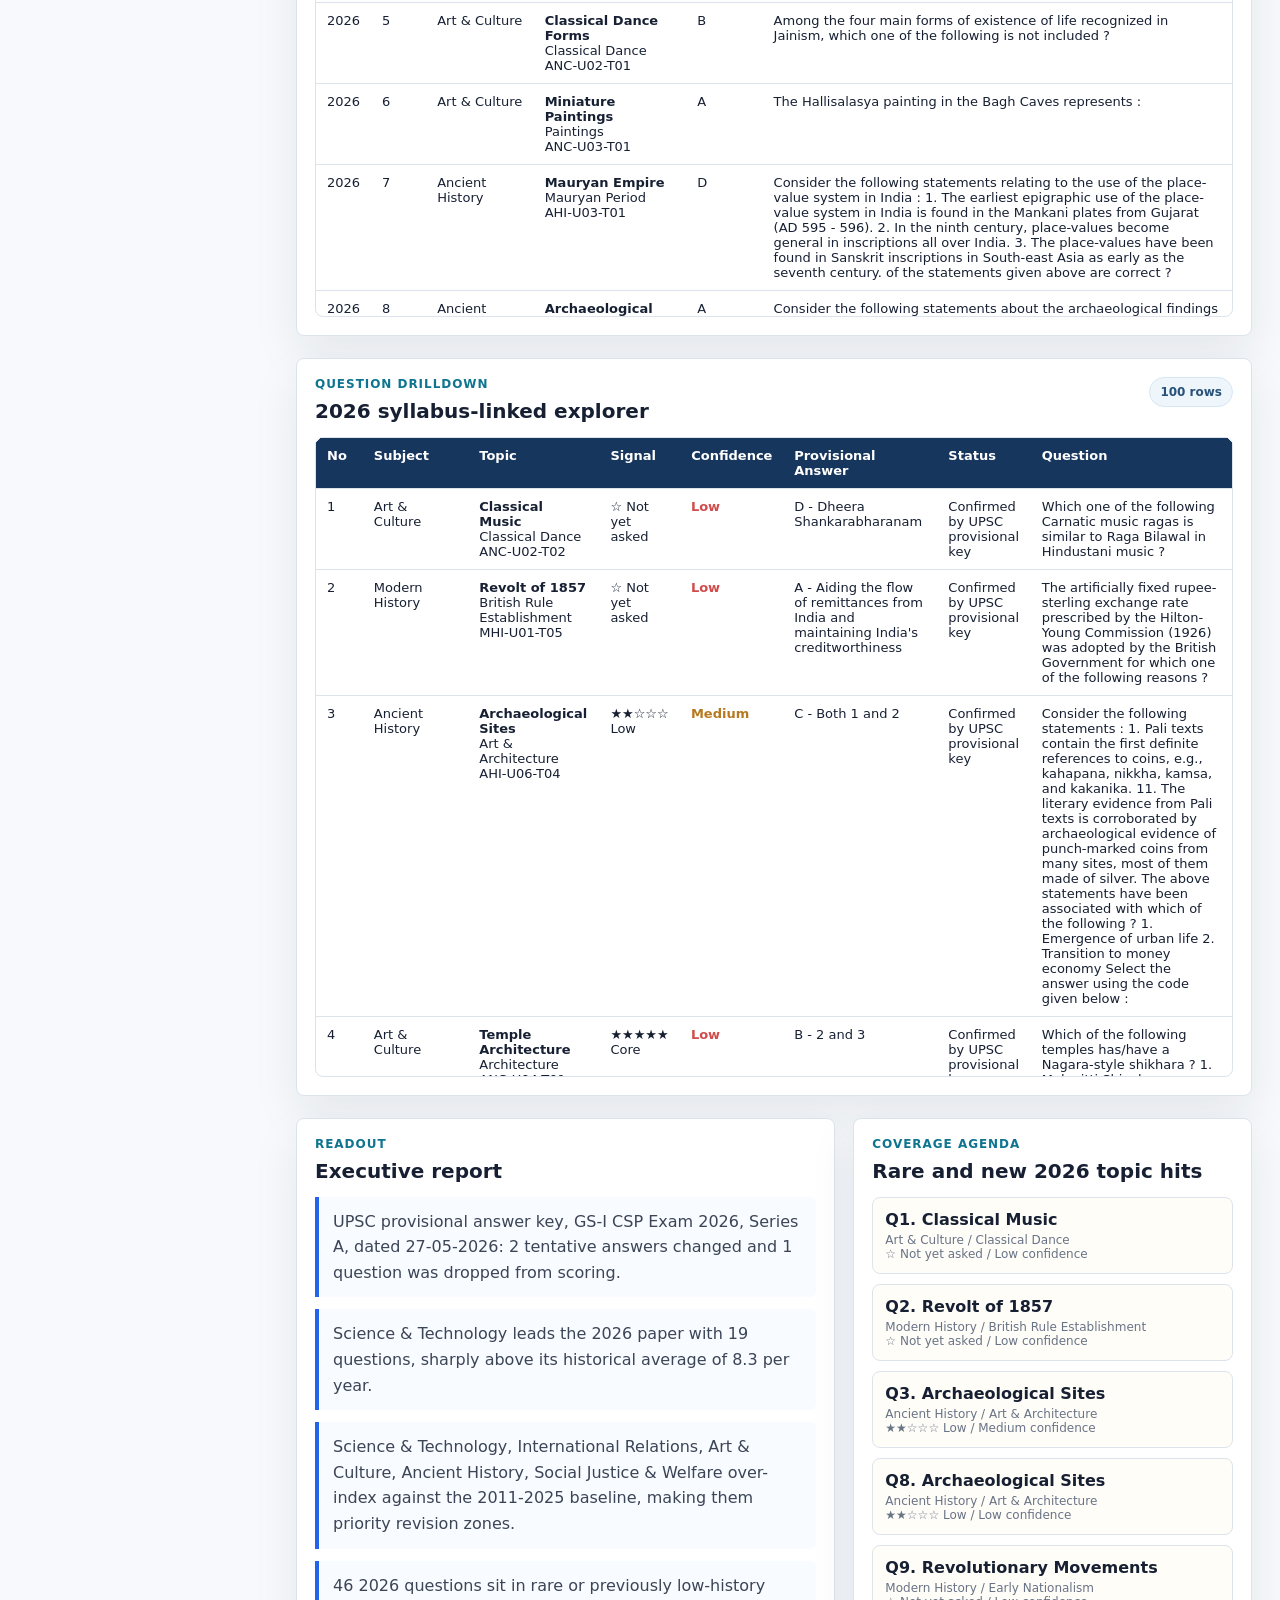
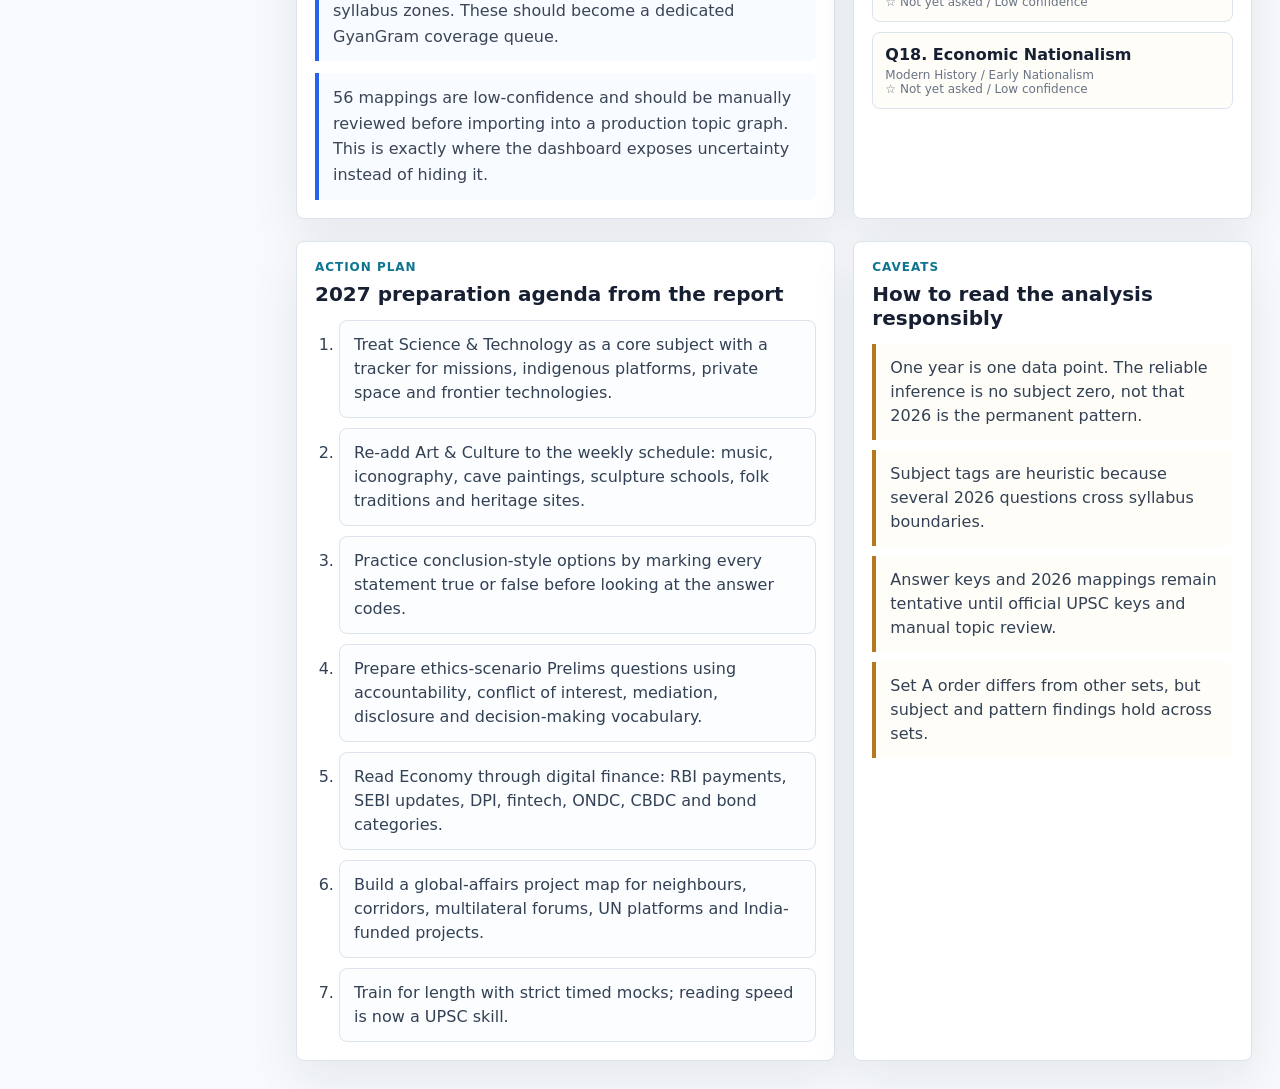
==== commit b623294f: "Add full syllabus PYQ trace dashboard" ====
--- a/index.html
+++ b/index.html
@@ -4,7 +4,6 @@
     <meta charset="utf-8" />
     <meta name="viewport" content="width=device-width, initial-scale=1" />
     <title>UPSC Prelims PYQ Intelligence Dashboard</title>
-    <link rel="preconnect" href="https://cdn.plot.ly" />
     <link rel="stylesheet" href="./styles.css" />
   </head>
   <body>
@@ -22,13 +21,14 @@
           <a href="#subject">Subject Intelligence</a>
           <a href="#report-insights">Report Insights</a>
           <a href="#syllabus">Syllabus Heatmap</a>
+          <a href="#topic-trace">Full Topic Trace</a>
           <a href="#codex">Codex Analysis</a>
           <a href="#explorer">Question Explorer</a>
           <a href="#report">Report</a>
         </nav>
         <div class="source-note">
           <span>Sources</span>
-          <p>2011-2025 PYQ Master, Master Syllabus, and enriched 2026 Set A.</p>
+          <p>2011-2026 PYQ Master, Master Syllabus, enriched 2026 Set A, and UPSC provisional key.</p>
         </div>
       </aside>
 
@@ -250,6 +250,77 @@
           <div id="findingGrid" class="finding-grid"></div>
         </section>
 
+        <section id="topic-trace" class="grid two">
+          <article class="panel span-2 trace-hero">
+            <div class="panel-head">
+              <div>
+                <p class="eyebrow">Dedicated syllabus drilldown</p>
+                <h2>Trace every PYQ to subject, unit, and topic</h2>
+              </div>
+              <span id="traceCount" class="chip">1,600 PYQs</span>
+            </div>
+            <div class="trace-controls">
+              <label>
+                Subject
+                <select id="traceSubjectFilter"></select>
+              </label>
+              <label>
+                Unit
+                <select id="traceUnitFilter"></select>
+              </label>
+              <label>
+                Topic
+                <select id="traceTopicFilter"></select>
+              </label>
+              <label>
+                Search all PYQs
+                <input id="traceSearchBox" type="search" placeholder="Search topic, question, year, topic ID..." />
+              </label>
+              <button id="resetTrace" type="button">Reset</button>
+            </div>
+            <div class="trace-meta">
+              <span id="traceCrumb">All subjects</span>
+              <div id="traceSummary" class="trace-summary"></div>
+            </div>
+          </article>
+
+          <article class="panel span-2">
+            <div class="panel-head">
+              <div>
+                <p class="eyebrow">Full syllabus treemap</p>
+                <h2>Accumulated PYQ weight across all GyanGram topics</h2>
+              </div>
+              <span class="chip">Click any block to drill down</span>
+            </div>
+            <div id="fullTopicTreemap" class="chart xlarge"></div>
+          </article>
+
+          <article class="panel span-2">
+            <div class="panel-head">
+              <div>
+                <p class="eyebrow">Topic ledger</p>
+                <h2>Highest-weight matching syllabus nodes</h2>
+              </div>
+            </div>
+            <div class="table-wrap trace-topics">
+              <table id="traceTopicTable"></table>
+            </div>
+          </article>
+
+          <article class="panel span-2">
+            <div class="panel-head">
+              <div>
+                <p class="eyebrow">PYQ trace</p>
+                <h2>Question-level evidence under the selected node</h2>
+              </div>
+              <span id="traceQuestionLimit" class="chip">Showing matching PYQs</span>
+            </div>
+            <div class="table-wrap trace-questions">
+              <table id="traceQuestionTable"></table>
+            </div>
+          </article>
+        </section>
+
         <section id="explorer" class="panel">
           <div class="panel-head">
             <div>
@@ -307,7 +378,7 @@
       </main>
     </div>
 
-    <script src="https://cdn.plot.ly/plotly-2.35.2.min.js"></script>
+    <script src="./vendor/plotly-2.35.2.min.js"></script>
     <script src="./data.js"></script>
     <script src="./app.js"></script>
   </body>
--- a/styles.css
+++ b/styles.css
@@ -314,6 +314,10 @@
   height: 480px;
 }
 
+.chart.xlarge {
+  height: 720px;
+}
+
 .table-wrap {
   width: 100%;
   overflow: auto;
@@ -349,6 +353,89 @@
 
 .questions {
   max-height: 640px;
+}
+
+.trace-controls {
+  display: grid;
+  grid-template-columns: 180px 220px 240px minmax(280px, 1fr) auto;
+  gap: 12px;
+  align-items: end;
+}
+
+.trace-controls label {
+  color: var(--muted);
+  font-size: 12px;
+  font-weight: 800;
+  text-transform: uppercase;
+  letter-spacing: 0.06em;
+}
+
+.trace-controls select,
+.trace-controls input {
+  display: block;
+  width: 100%;
+  margin-top: 6px;
+  border: 1px solid #cbd5e1;
+  background: #f8fafc;
+  color: var(--ink);
+  border-radius: 6px;
+  padding: 10px 11px;
+  min-height: 42px;
+}
+
+.trace-meta {
+  margin-top: 16px;
+  display: grid;
+  grid-template-columns: minmax(180px, 0.45fr) minmax(0, 1fr);
+  gap: 14px;
+  align-items: stretch;
+}
+
+#traceCrumb {
+  display: flex;
+  align-items: center;
+  padding: 14px;
+  border: 1px solid var(--line);
+  border-radius: 8px;
+  background: #f8fbff;
+  color: #28527a;
+  font-weight: 800;
+}
+
+.trace-summary {
+  display: grid;
+  grid-template-columns: repeat(4, minmax(0, 1fr));
+  gap: 10px;
+}
+
+.trace-summary article {
+  padding: 12px;
+  border: 1px solid var(--line);
+  border-radius: 8px;
+  background: #fbfdff;
+}
+
+.trace-summary strong,
+.trace-summary span {
+  display: block;
+}
+
+.trace-summary strong {
+  font-size: 24px;
+}
+
+.trace-summary span {
+  color: var(--muted);
+  font-size: 12px;
+  margin-top: 2px;
+}
+
+.trace-topics {
+  max-height: 420px;
+}
+
+.trace-questions {
+  max-height: 720px;
 }
 
 .finding-grid {
@@ -553,11 +640,16 @@
   }
 
   .controls,
+  .trace-controls,
   .kpi-grid,
   .finding-grid,
   .mutation-grid {
     grid-template-columns: repeat(2, minmax(0, 1fr));
   }
+
+  .trace-meta {
+    grid-template-columns: 1fr;
+  }
 }
 
 @media (max-width: 760px) {
@@ -569,9 +661,11 @@
   .grid.two,
   .report-grid,
   .controls,
+  .trace-controls,
   .kpi-grid,
   .finding-grid,
-  .mutation-grid {
+  .mutation-grid,
+  .trace-summary {
     grid-template-columns: 1fr;
   }
 
@@ -580,7 +674,8 @@
   }
 
   .chart,
-  .chart.tall {
+  .chart.tall,
+  .chart.xlarge {
     height: 360px;
   }
 
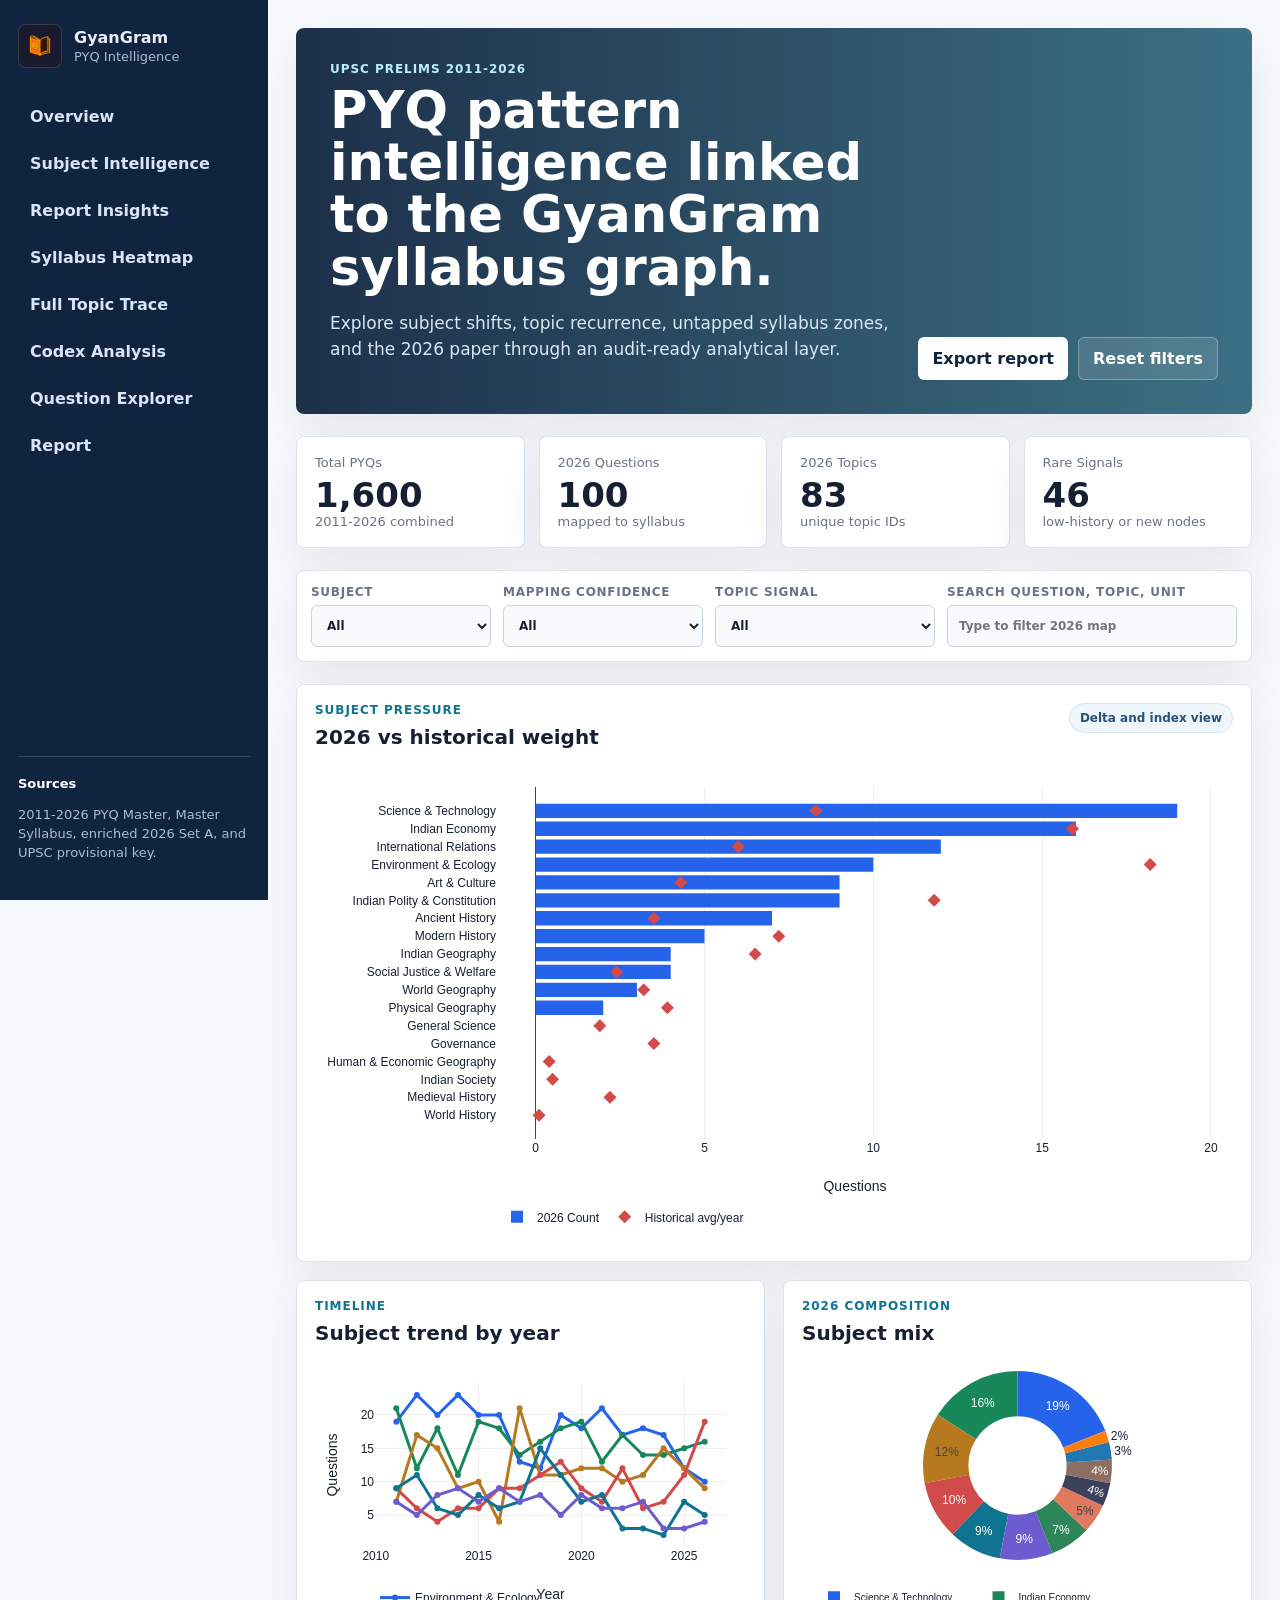
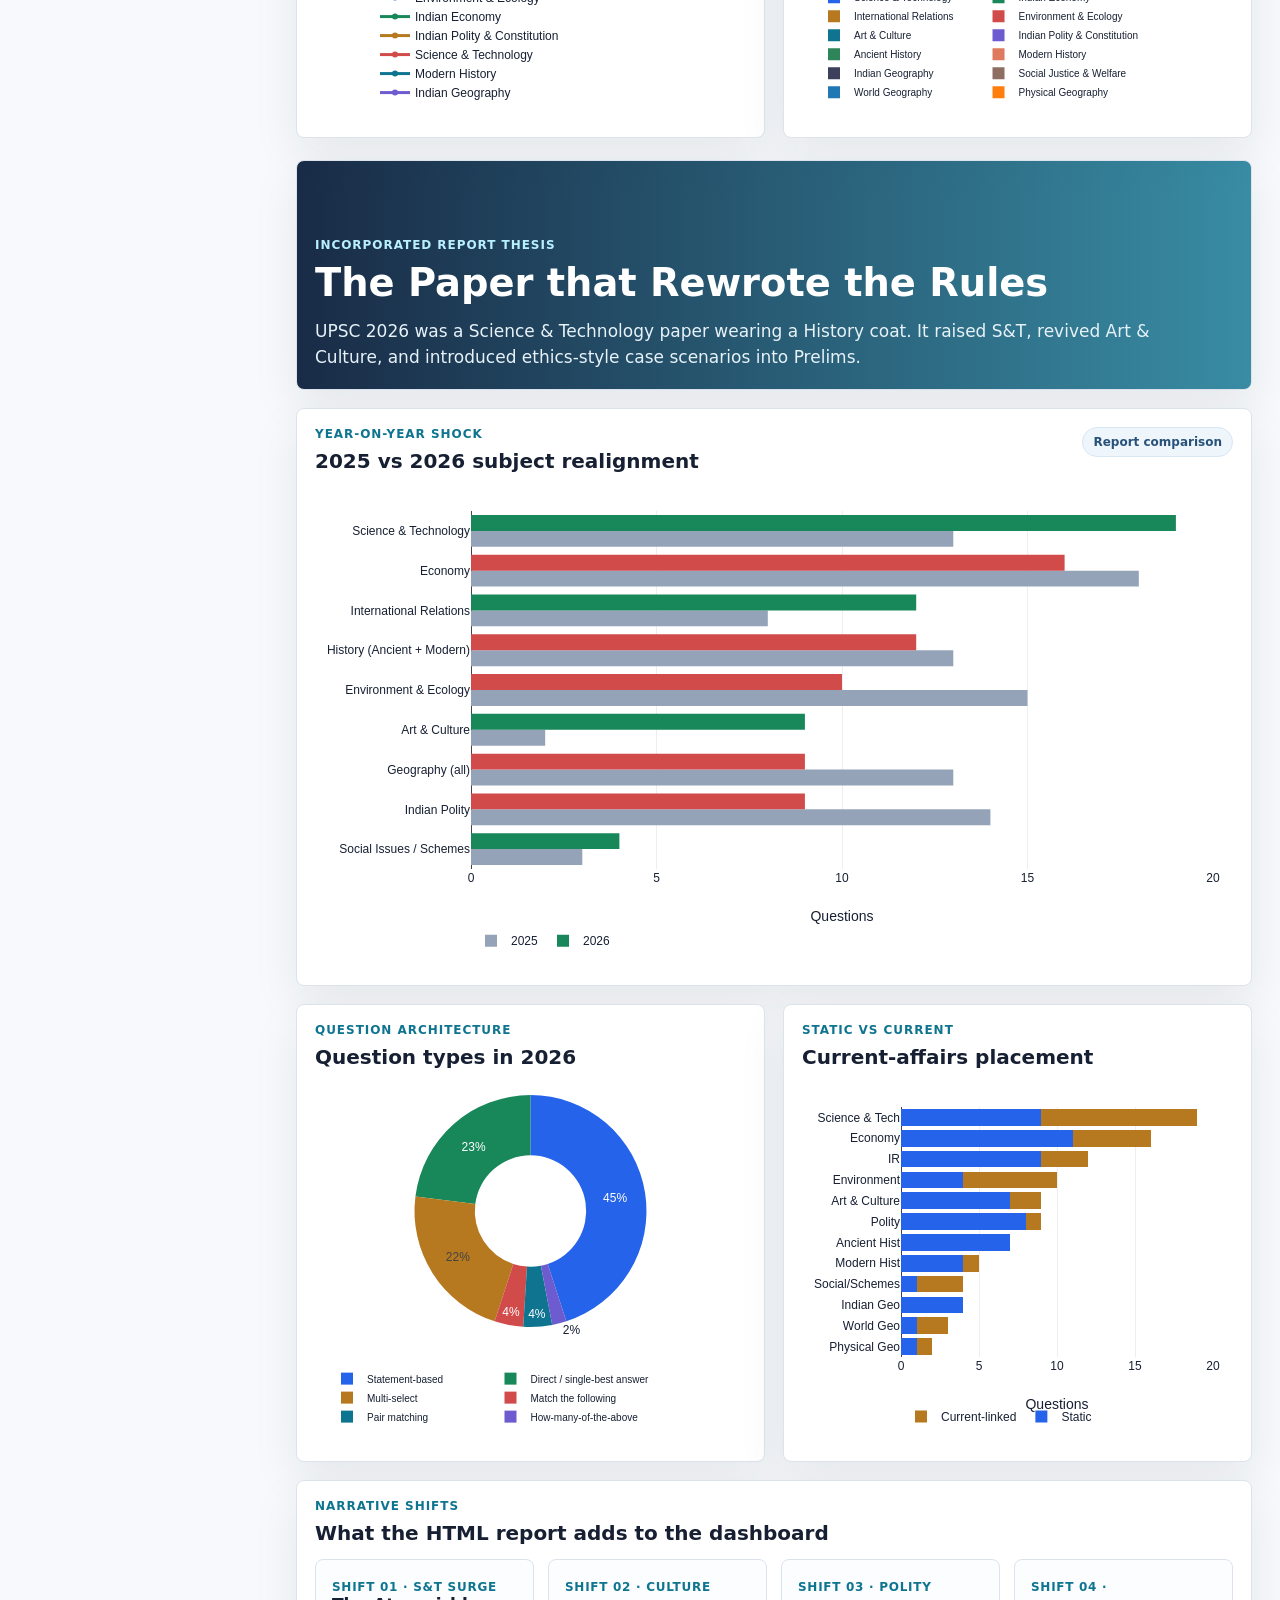
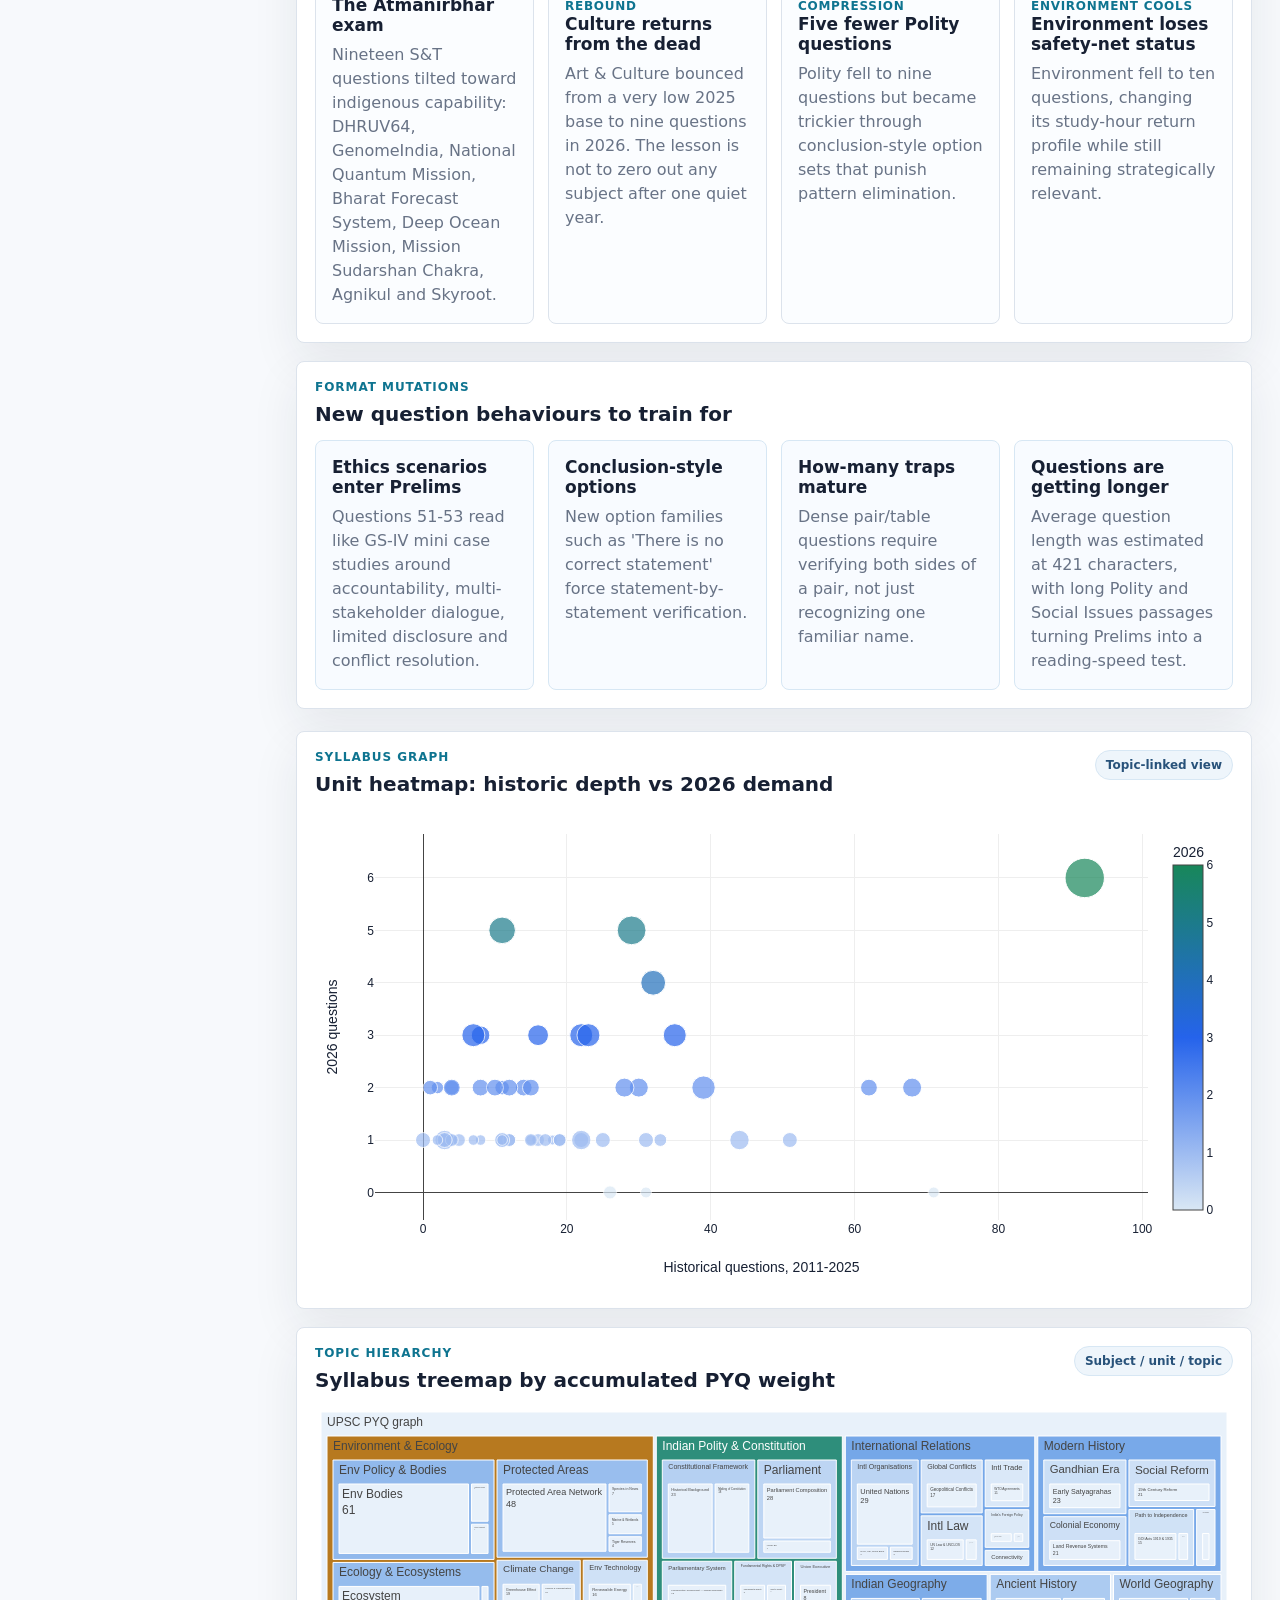
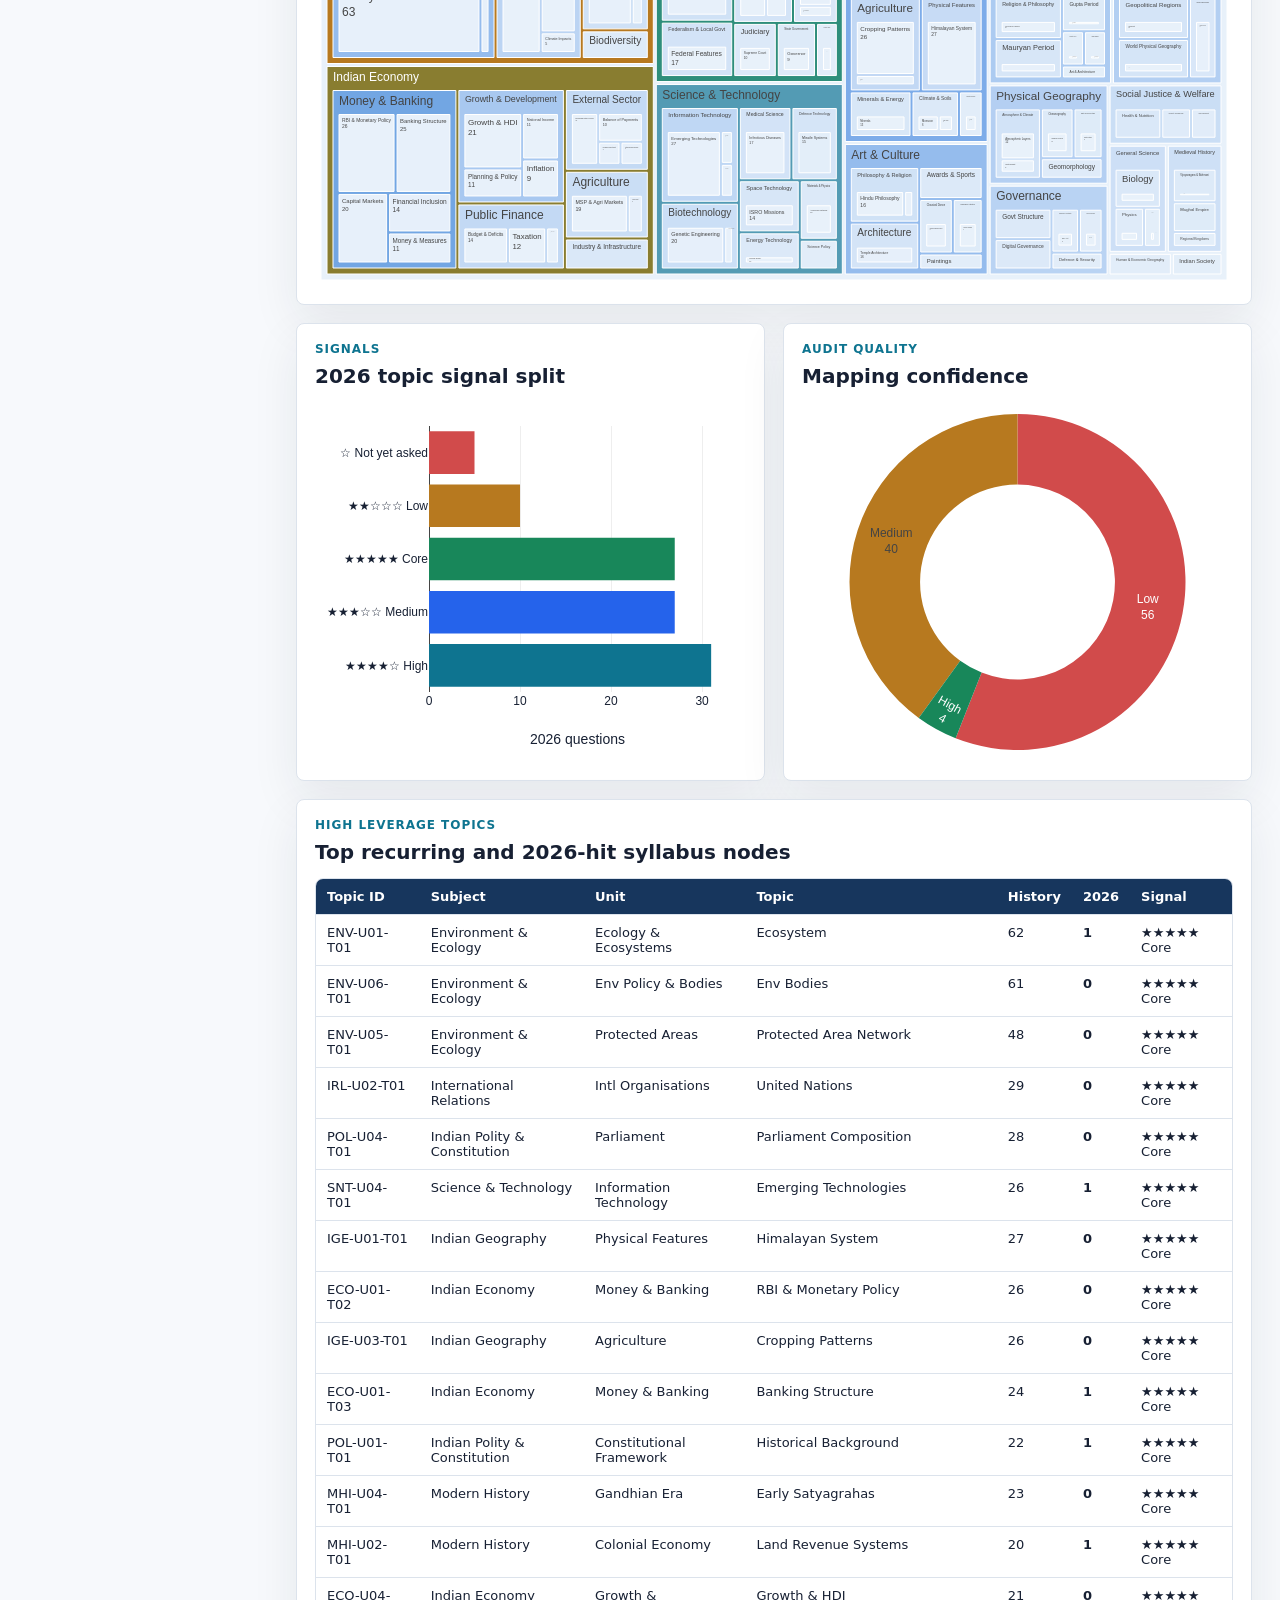
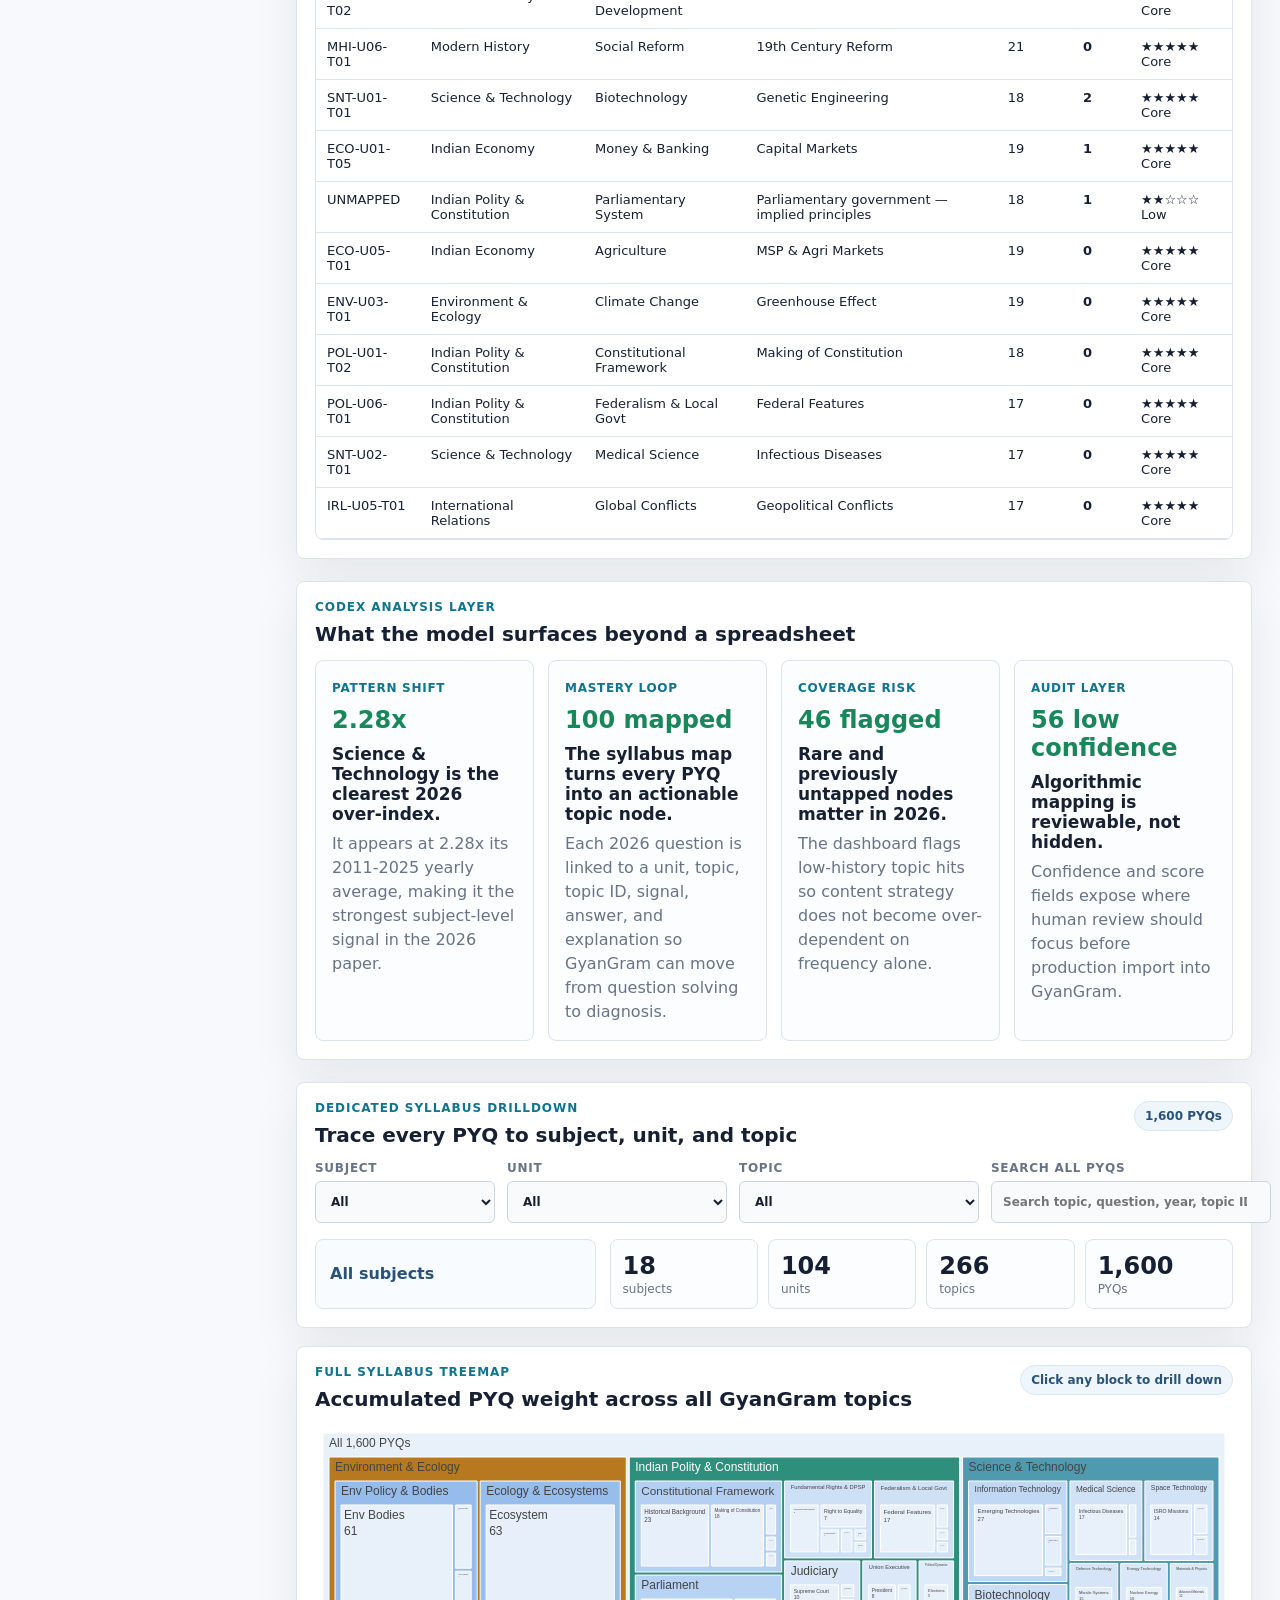
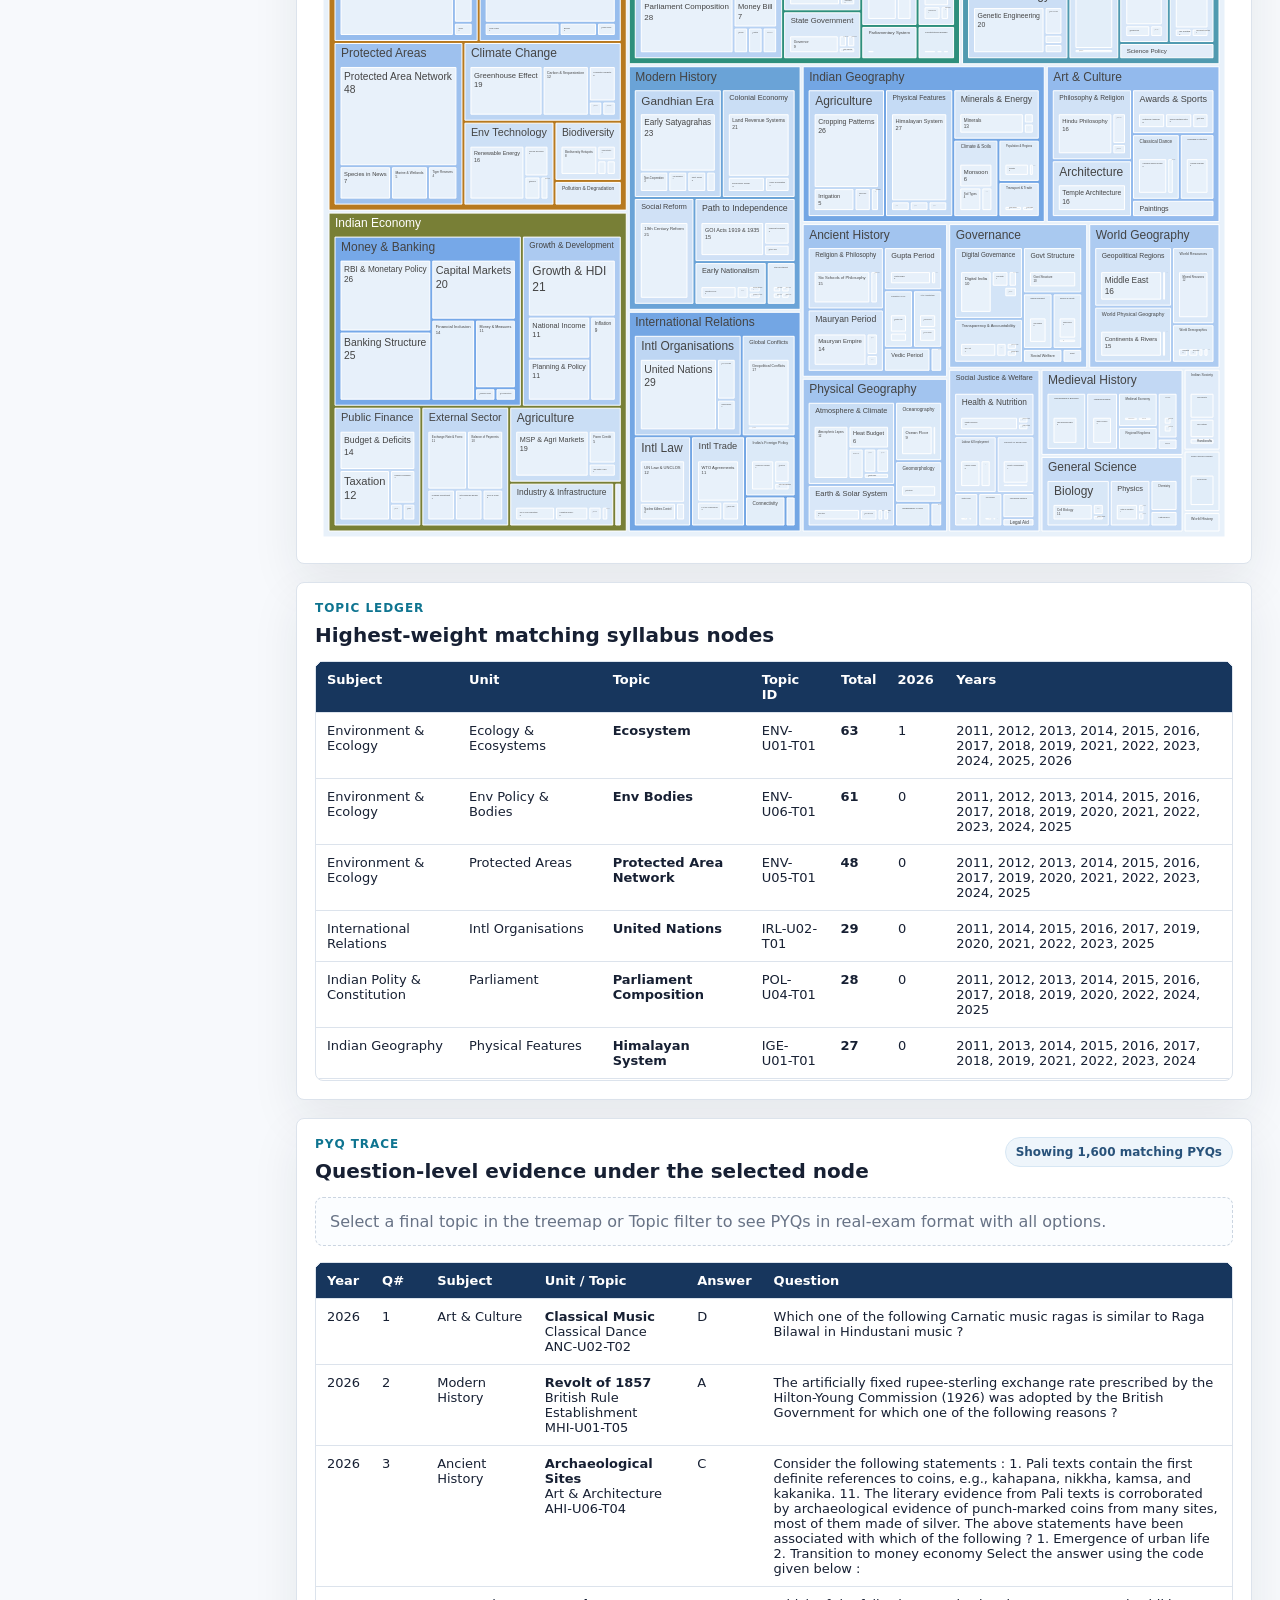
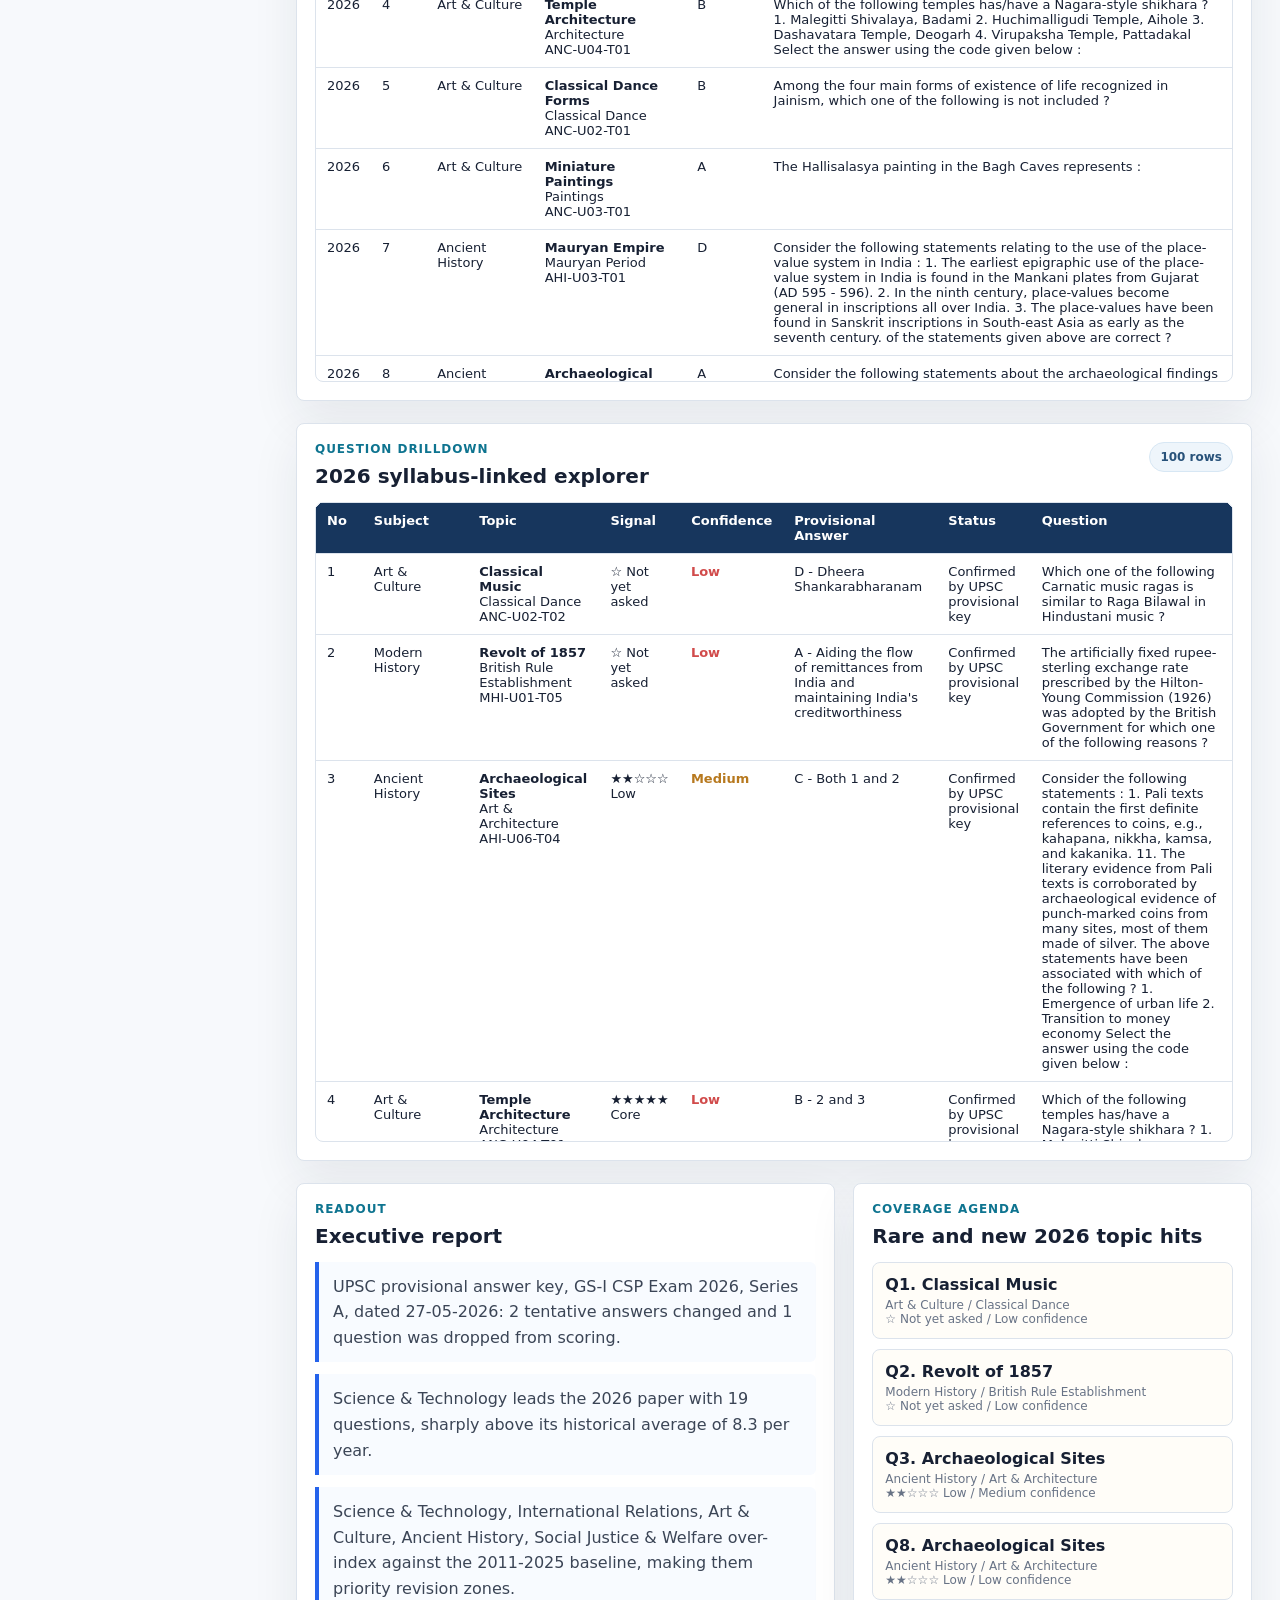
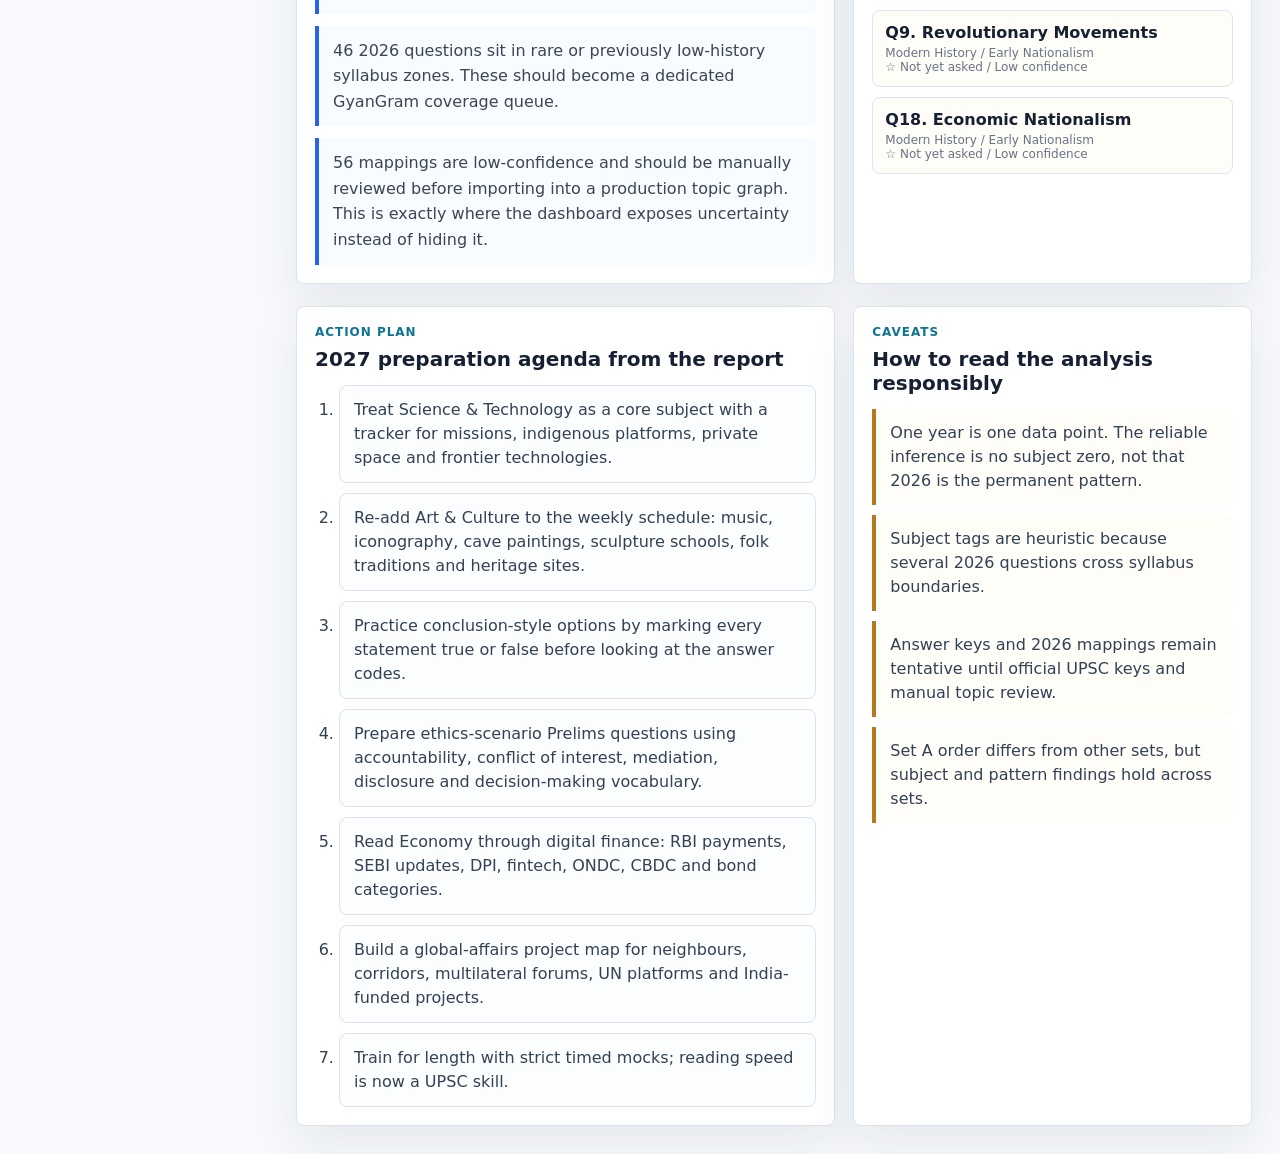
==== commit ad76df6d: "Add GyanGram logo and exam-style topic PYQs" ====
--- a/index.html
+++ b/index.html
@@ -10,7 +10,9 @@
     <div class="app-shell">
       <aside class="sidebar" aria-label="Dashboard navigation">
         <div class="brand">
-          <span class="brand-mark">GG</span>
+          <span class="brand-mark">
+            <img src="./assets/AppIcon.png" alt="GyanGram logo" />
+          </span>
           <div>
             <strong>GyanGram</strong>
             <span>PYQ Intelligence</span>
@@ -315,6 +317,7 @@
               </div>
               <span id="traceQuestionLimit" class="chip">Showing matching PYQs</span>
             </div>
+            <div id="traceExamCards" class="exam-card-grid"></div>
             <div class="table-wrap trace-questions">
               <table id="traceQuestionTable"></table>
             </div>
--- a/styles.css
+++ b/styles.css
@@ -64,10 +64,16 @@
   height: 44px;
   display: grid;
   place-items: center;
-  background: #e8eef8;
-  color: var(--nav);
-  font-weight: 800;
-  border-radius: 8px;
+  background: #17182c;
+  border-radius: 8px;
+  overflow: hidden;
+  border: 1px solid rgba(255, 255, 255, 0.16);
+}
+
+.brand-mark img {
+  width: 100%;
+  height: 100%;
+  object-fit: cover;
 }
 
 .brand strong,
@@ -438,6 +444,83 @@
   max-height: 720px;
 }
 
+.exam-card-grid {
+  display: grid;
+  gap: 14px;
+  margin-bottom: 16px;
+}
+
+.exam-card-grid:empty {
+  display: none;
+}
+
+.exam-card {
+  border: 1px solid var(--line);
+  border-radius: 8px;
+  background: #ffffff;
+  padding: 16px;
+}
+
+.exam-card-head {
+  display: flex;
+  align-items: center;
+  justify-content: space-between;
+  gap: 12px;
+  color: var(--muted);
+  font-size: 12px;
+  font-weight: 800;
+  text-transform: uppercase;
+  letter-spacing: 0.06em;
+  margin-bottom: 10px;
+}
+
+.exam-question {
+  margin: 0 0 12px;
+  line-height: 1.55;
+  color: var(--ink);
+  font-weight: 650;
+}
+
+.exam-options {
+  display: grid;
+  gap: 8px;
+}
+
+.exam-option {
+  display: grid;
+  grid-template-columns: 34px minmax(0, 1fr);
+  gap: 10px;
+  align-items: start;
+  padding: 9px 10px;
+  border: 1px solid #e2e8f0;
+  border-radius: 6px;
+  background: #f8fafc;
+  line-height: 1.45;
+}
+
+.exam-option strong {
+  display: grid;
+  place-items: center;
+  min-height: 28px;
+  border-radius: 6px;
+  background: #e8eef8;
+  color: #17365d;
+}
+
+.exam-answer {
+  margin-top: 12px;
+  color: var(--green);
+  font-weight: 800;
+}
+
+.exam-empty {
+  border: 1px dashed #cbd5e1;
+  border-radius: 8px;
+  padding: 14px;
+  color: var(--muted);
+  background: #fbfdff;
+}
+
 .finding-grid {
   display: grid;
   grid-template-columns: repeat(4, minmax(0, 1fr));
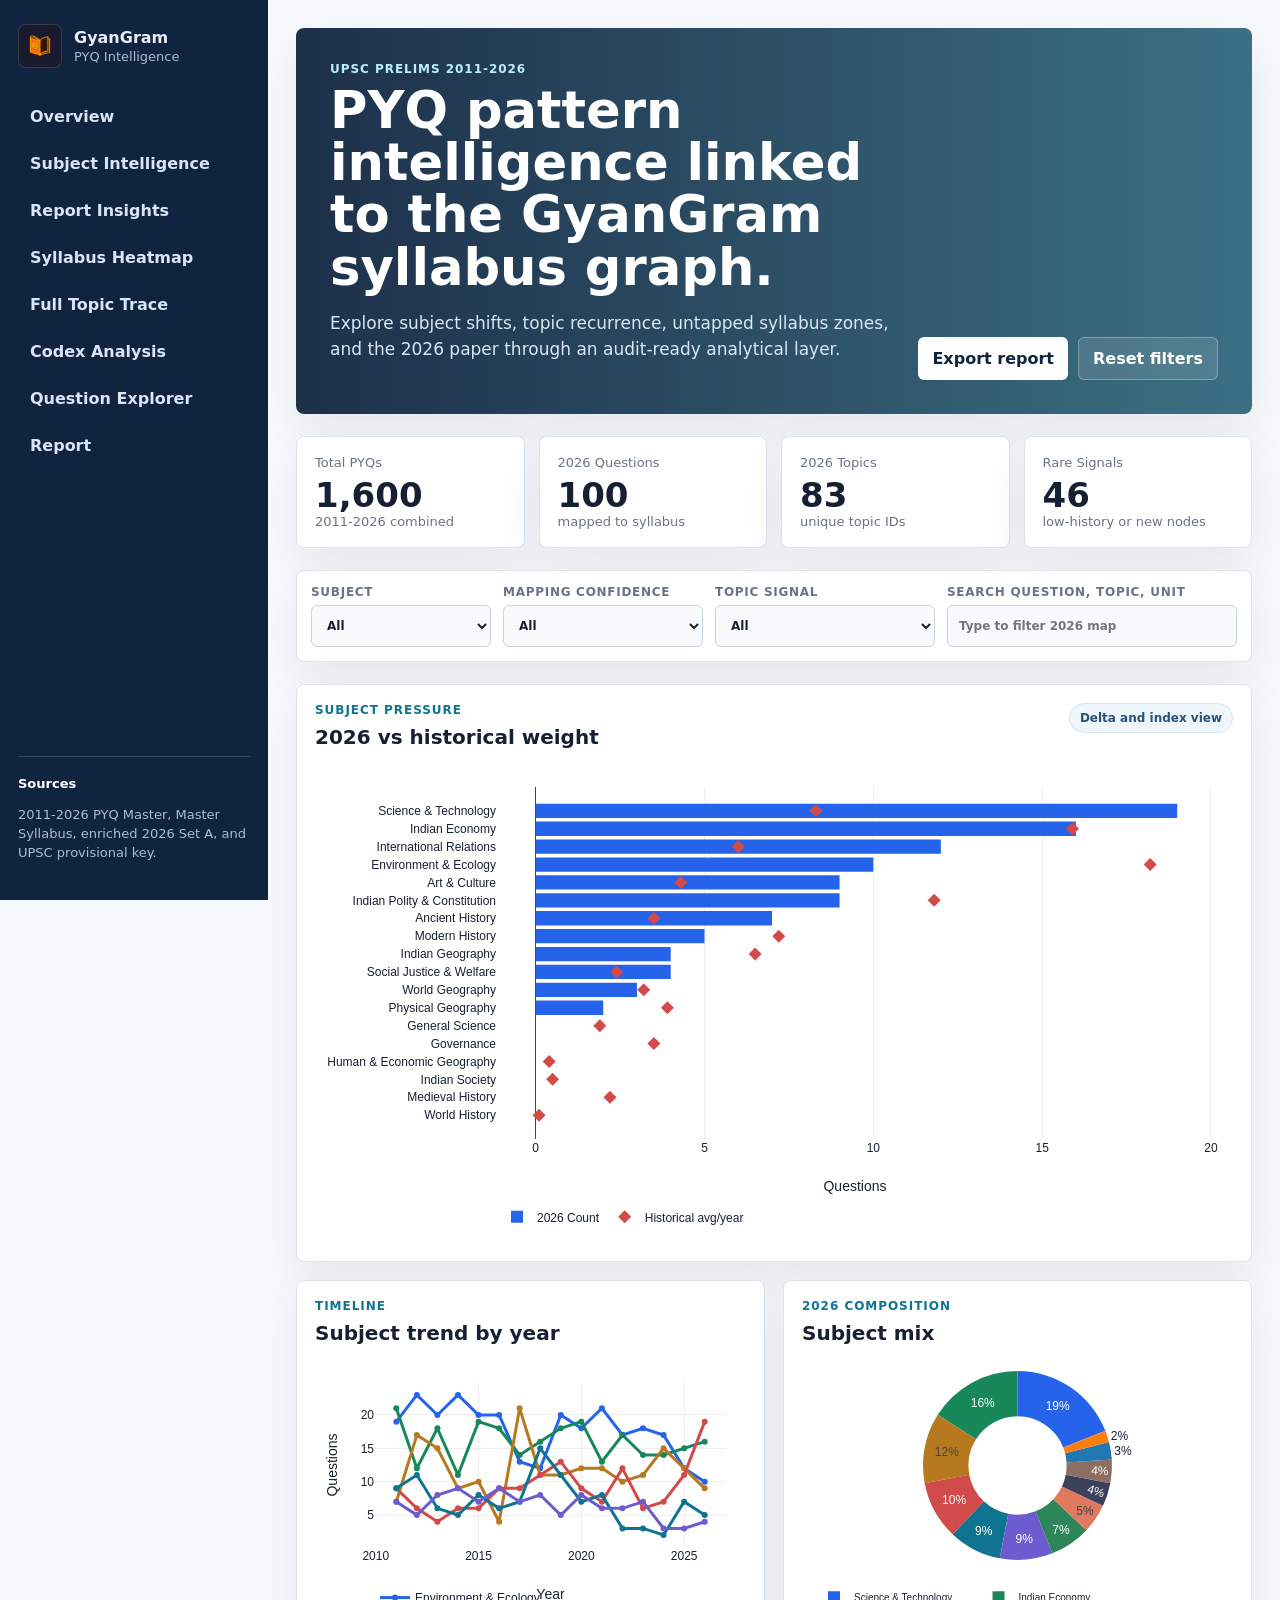
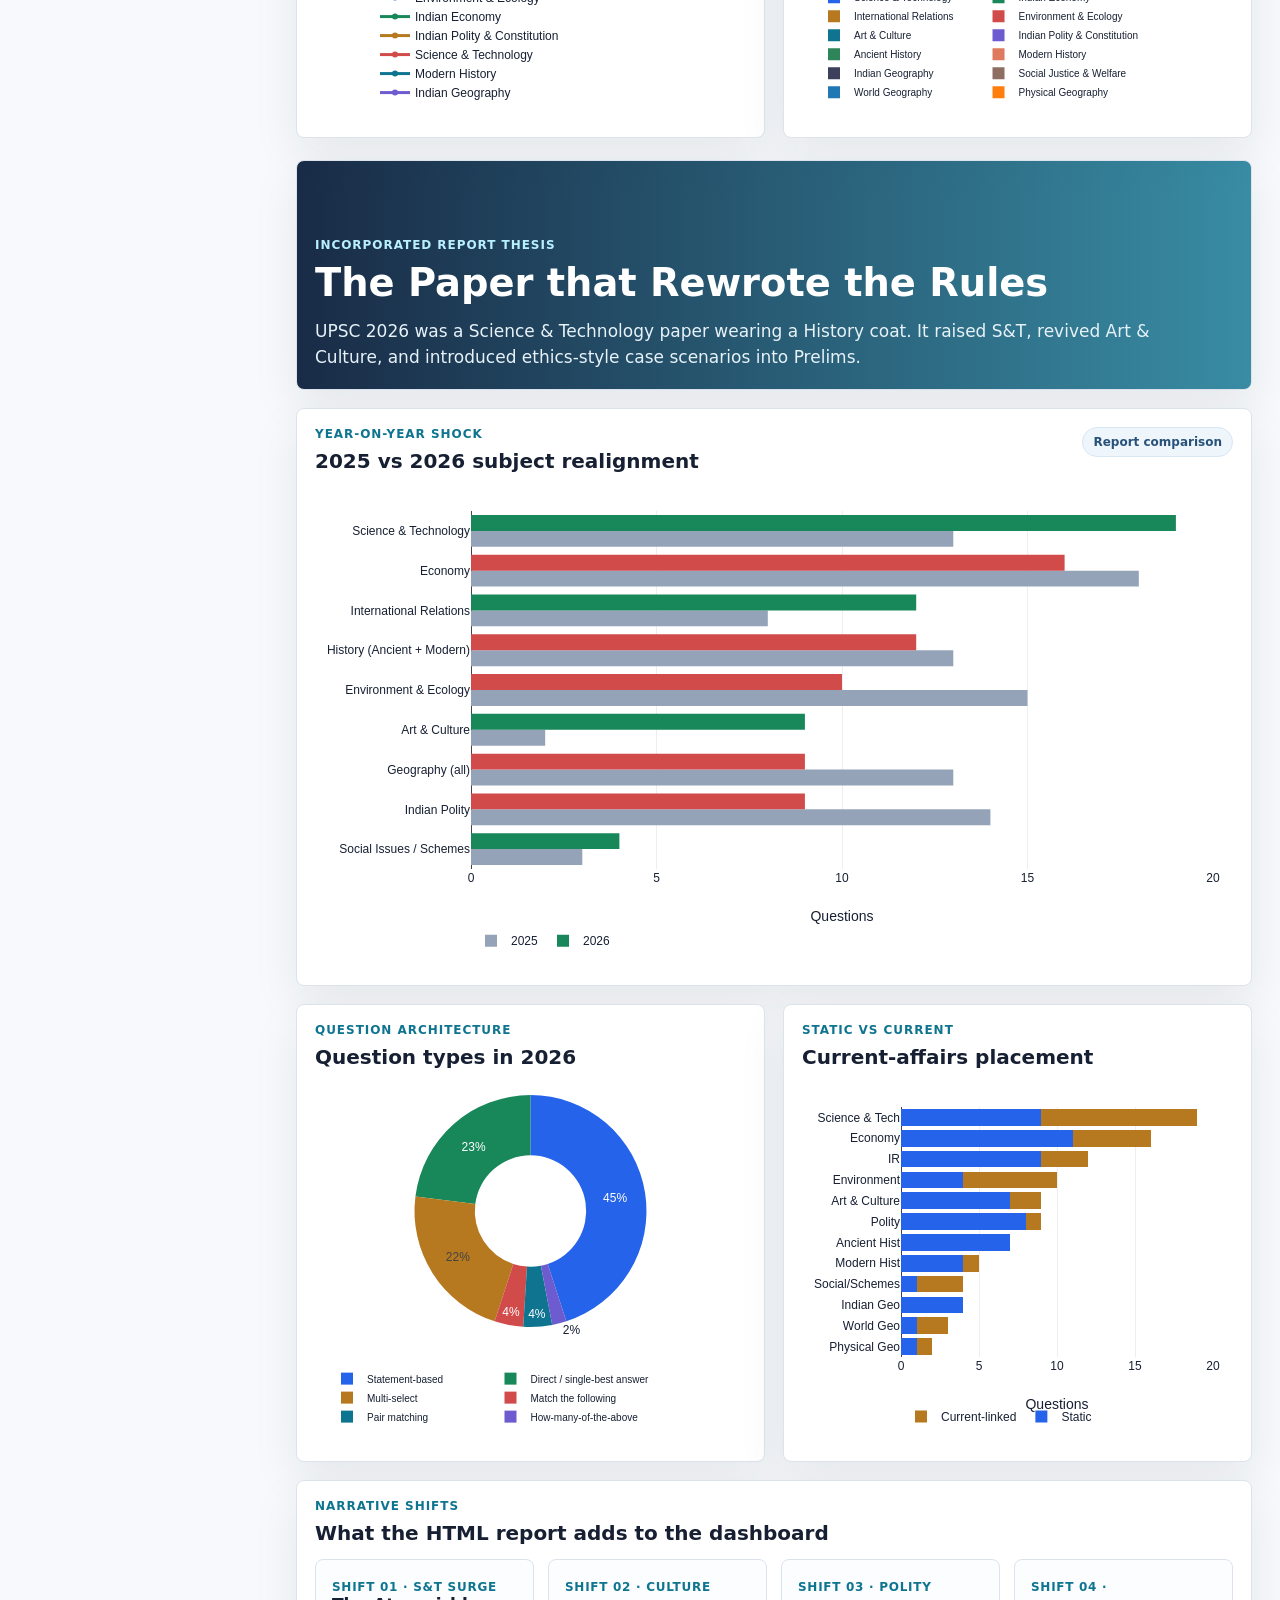
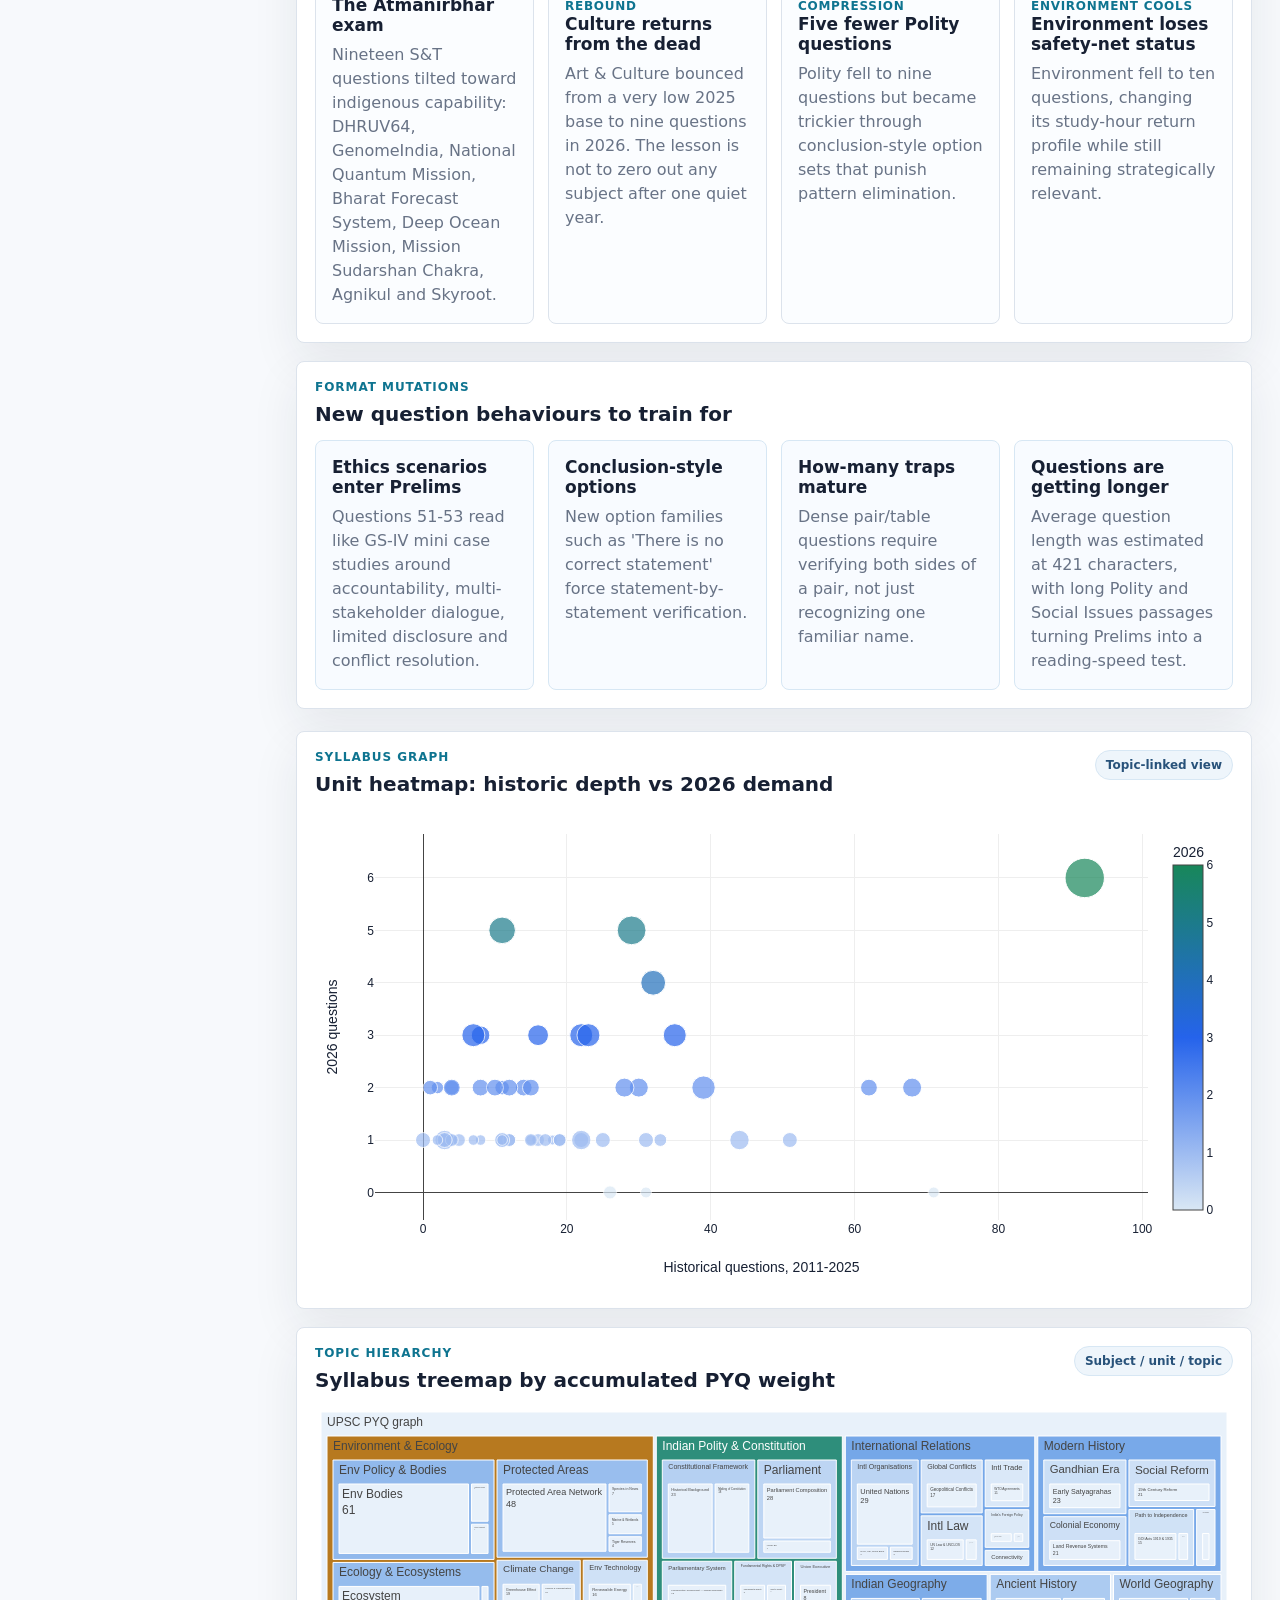
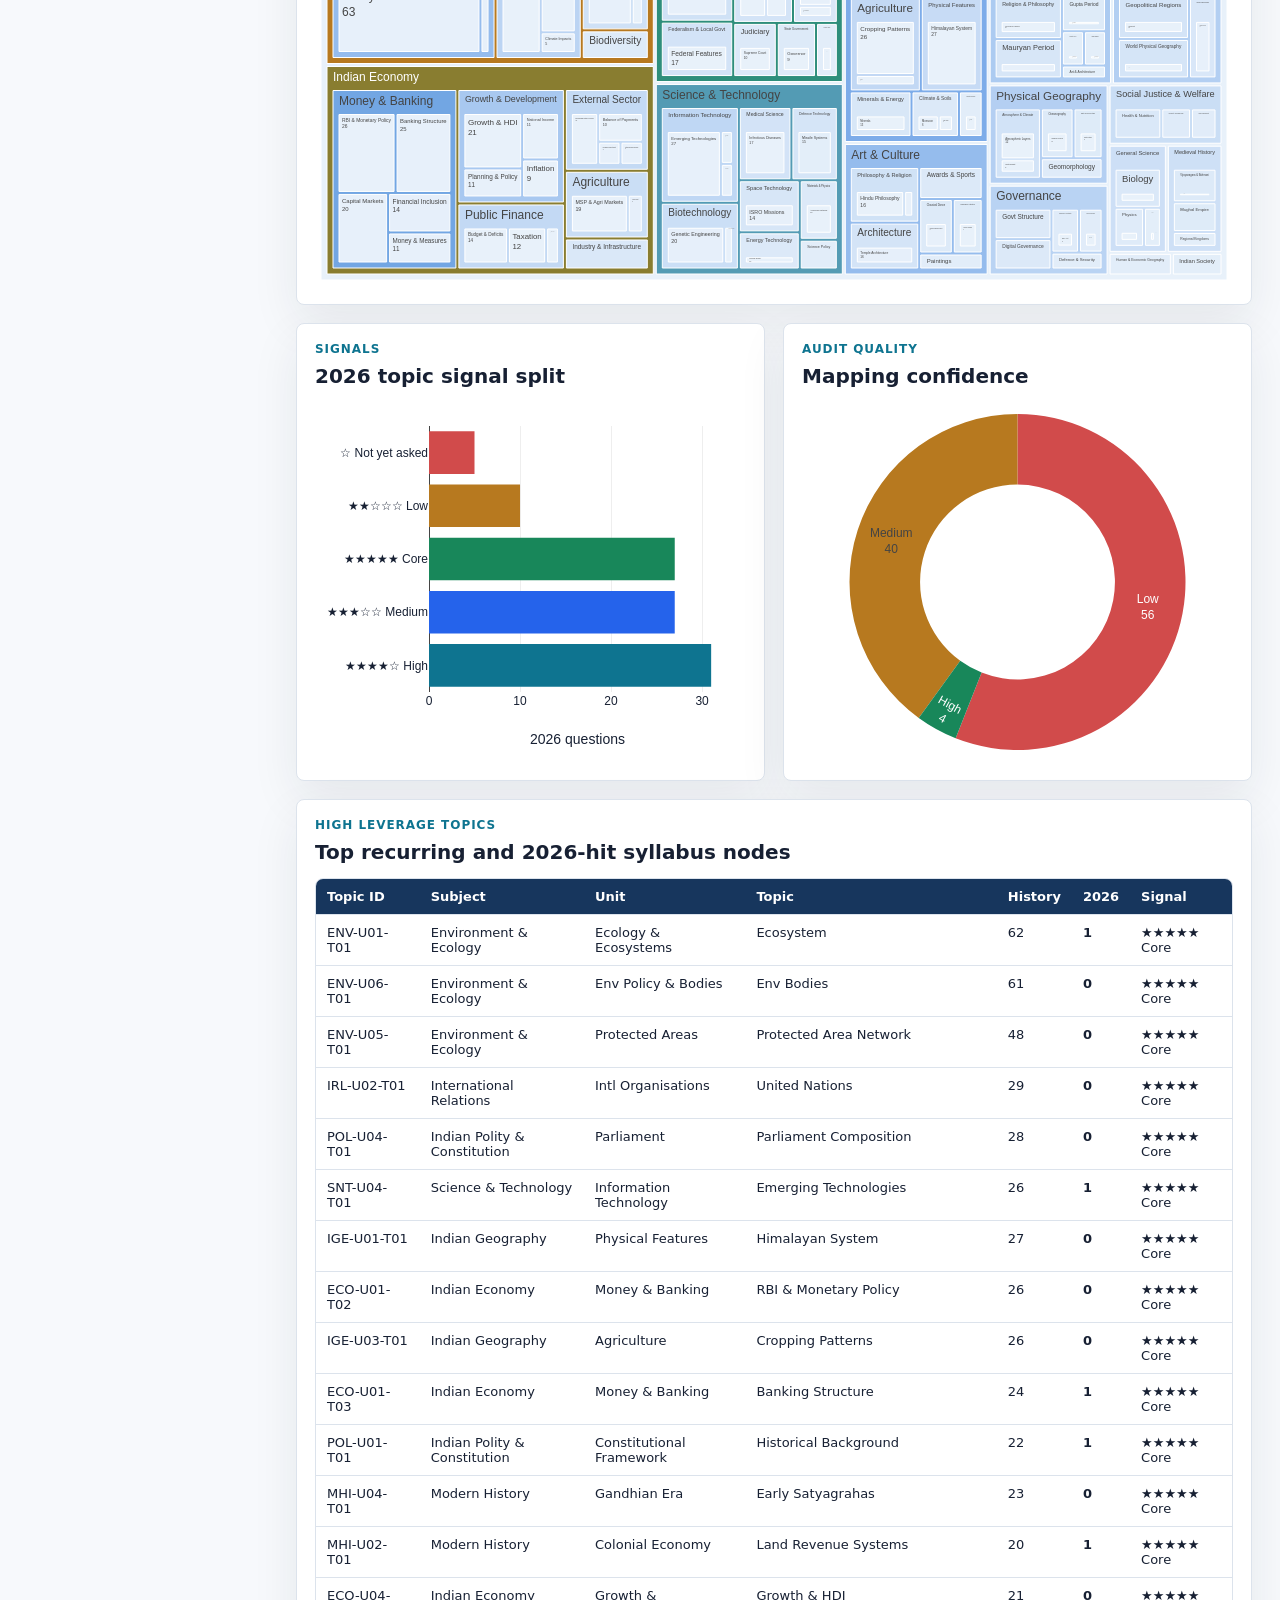
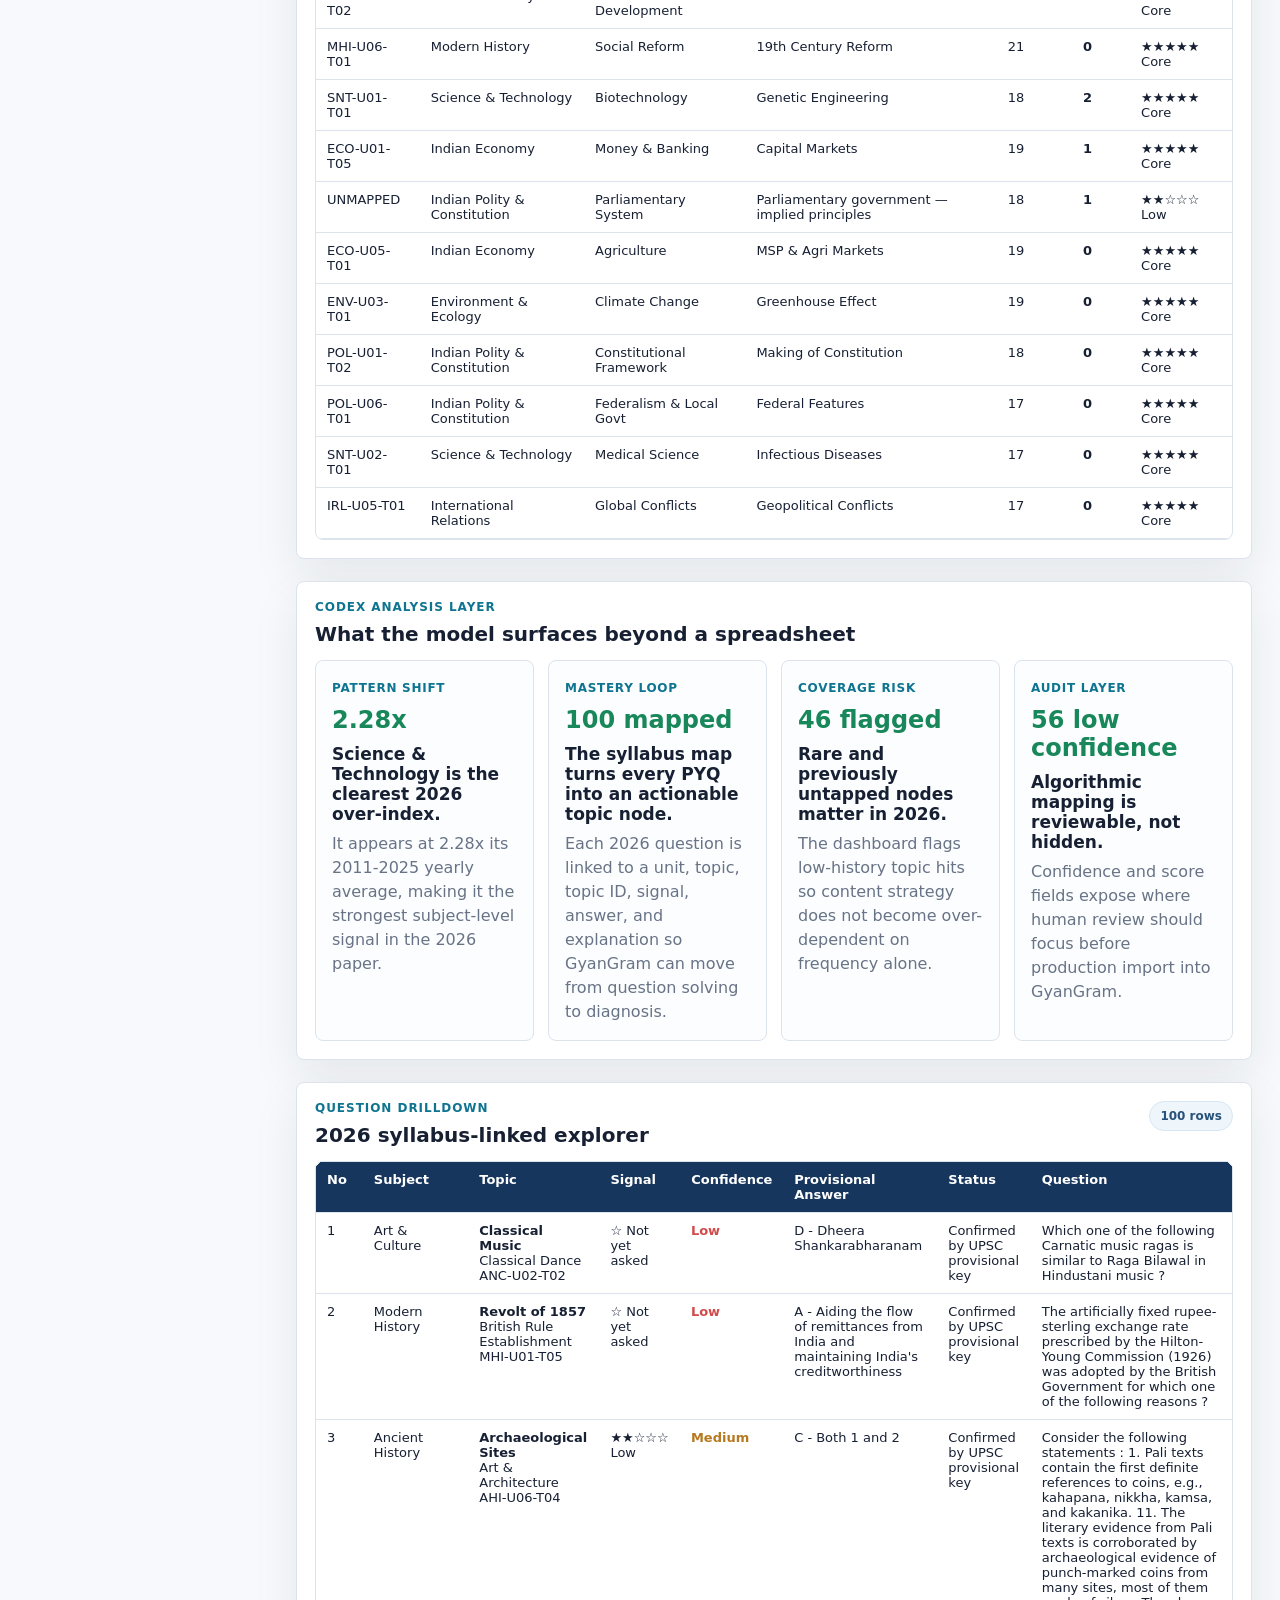
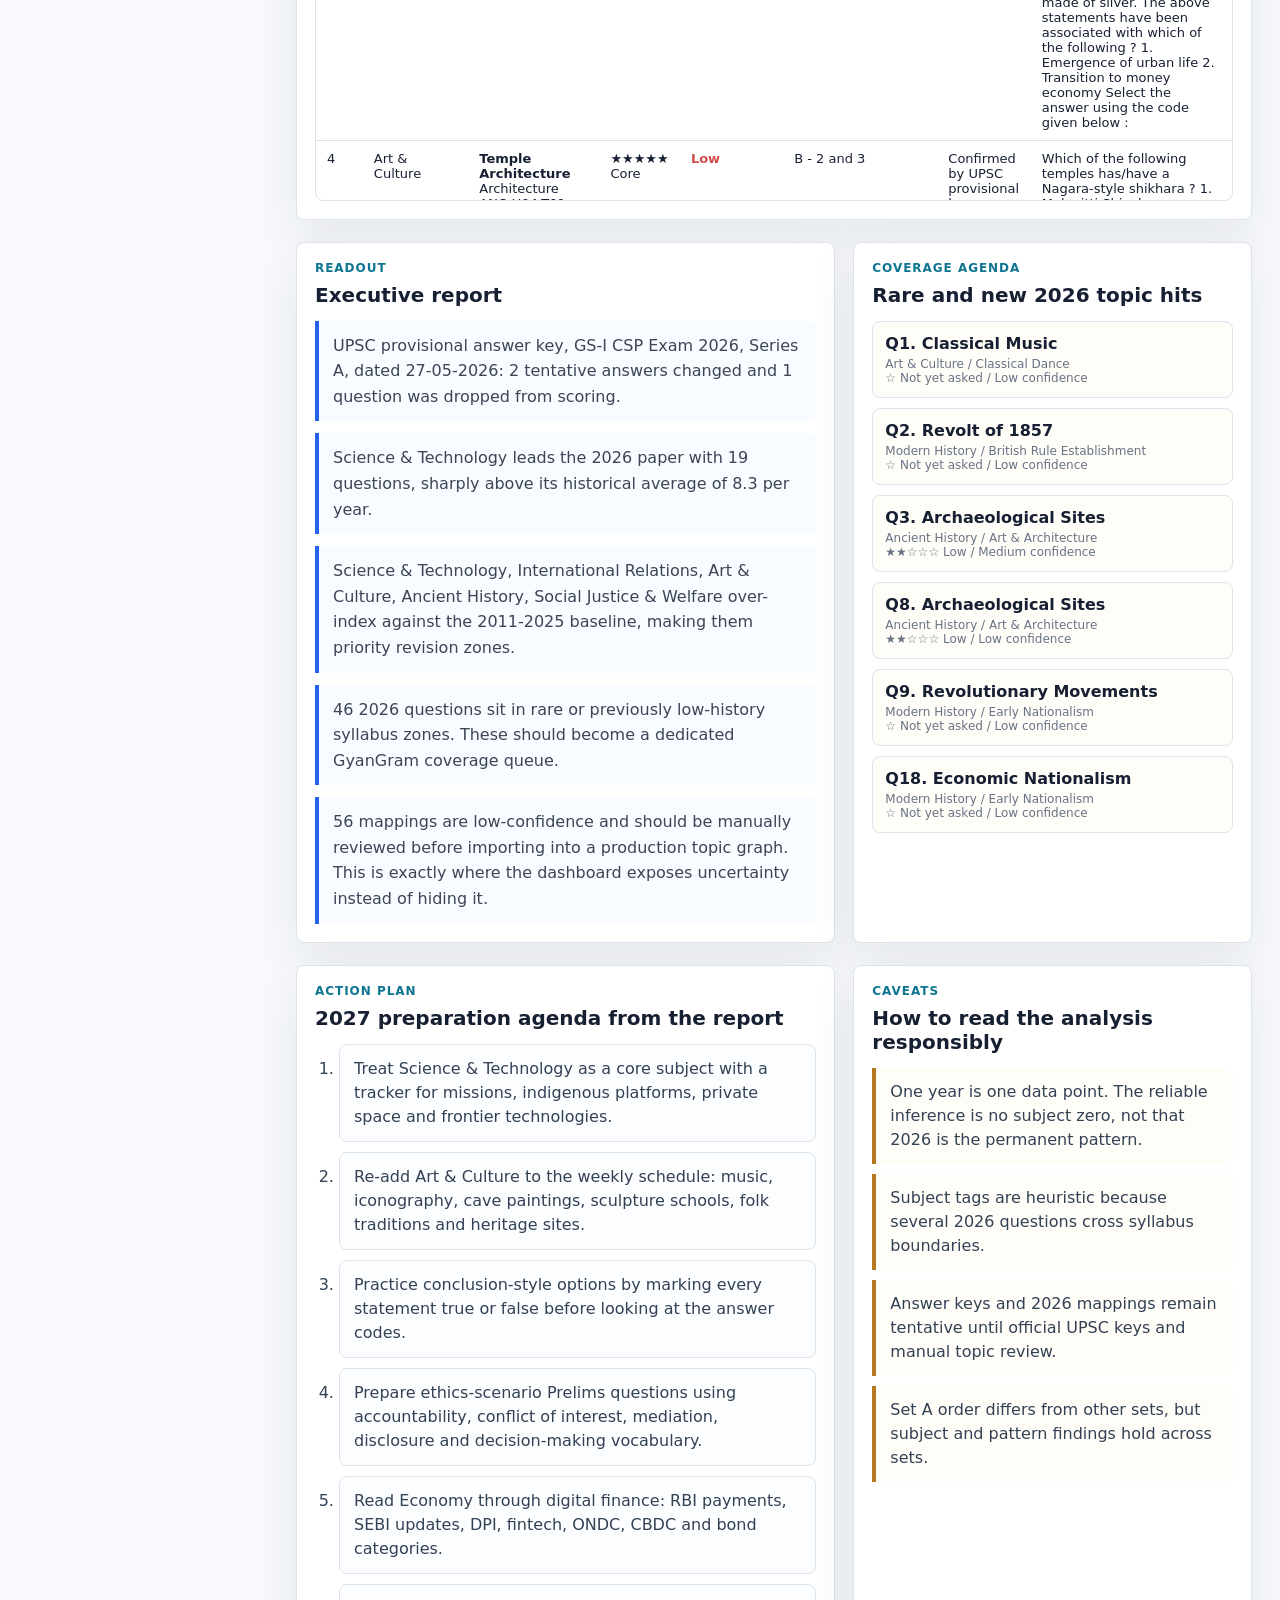
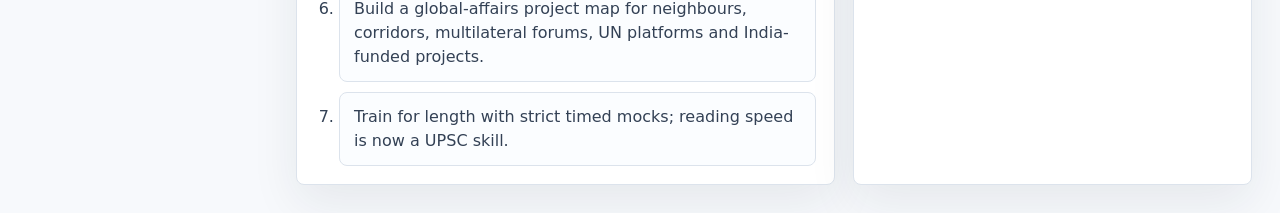
==== commit 85f106a8: "Move PYQ trace to dedicated page with explanations" ====
--- a/index.html
+++ b/index.html
@@ -23,7 +23,7 @@
           <a href="#subject">Subject Intelligence</a>
           <a href="#report-insights">Report Insights</a>
           <a href="#syllabus">Syllabus Heatmap</a>
-          <a href="#topic-trace">Full Topic Trace</a>
+          <a href="./trace.html">Full Topic Trace</a>
           <a href="#codex">Codex Analysis</a>
           <a href="#explorer">Question Explorer</a>
           <a href="#report">Report</a>
@@ -252,78 +252,6 @@
           <div id="findingGrid" class="finding-grid"></div>
         </section>
 
-        <section id="topic-trace" class="grid two">
-          <article class="panel span-2 trace-hero">
-            <div class="panel-head">
-              <div>
-                <p class="eyebrow">Dedicated syllabus drilldown</p>
-                <h2>Trace every PYQ to subject, unit, and topic</h2>
-              </div>
-              <span id="traceCount" class="chip">1,600 PYQs</span>
-            </div>
-            <div class="trace-controls">
-              <label>
-                Subject
-                <select id="traceSubjectFilter"></select>
-              </label>
-              <label>
-                Unit
-                <select id="traceUnitFilter"></select>
-              </label>
-              <label>
-                Topic
-                <select id="traceTopicFilter"></select>
-              </label>
-              <label>
-                Search all PYQs
-                <input id="traceSearchBox" type="search" placeholder="Search topic, question, year, topic ID..." />
-              </label>
-              <button id="resetTrace" type="button">Reset</button>
-            </div>
-            <div class="trace-meta">
-              <span id="traceCrumb">All subjects</span>
-              <div id="traceSummary" class="trace-summary"></div>
-            </div>
-          </article>
-
-          <article class="panel span-2">
-            <div class="panel-head">
-              <div>
-                <p class="eyebrow">Full syllabus treemap</p>
-                <h2>Accumulated PYQ weight across all GyanGram topics</h2>
-              </div>
-              <span class="chip">Click any block to drill down</span>
-            </div>
-            <div id="fullTopicTreemap" class="chart xlarge"></div>
-          </article>
-
-          <article class="panel span-2">
-            <div class="panel-head">
-              <div>
-                <p class="eyebrow">Topic ledger</p>
-                <h2>Highest-weight matching syllabus nodes</h2>
-              </div>
-            </div>
-            <div class="table-wrap trace-topics">
-              <table id="traceTopicTable"></table>
-            </div>
-          </article>
-
-          <article class="panel span-2">
-            <div class="panel-head">
-              <div>
-                <p class="eyebrow">PYQ trace</p>
-                <h2>Question-level evidence under the selected node</h2>
-              </div>
-              <span id="traceQuestionLimit" class="chip">Showing matching PYQs</span>
-            </div>
-            <div id="traceExamCards" class="exam-card-grid"></div>
-            <div class="table-wrap trace-questions">
-              <table id="traceQuestionTable"></table>
-            </div>
-          </article>
-        </section>
-
         <section id="explorer" class="panel">
           <div class="panel-head">
             <div>
--- a/styles.css
+++ b/styles.css
@@ -182,6 +182,10 @@
   line-height: 1.55;
 }
 
+.trace-page-hero {
+  min-height: 320px;
+}
+
 .hero-actions {
   display: flex;
   gap: 10px;
@@ -194,6 +198,17 @@
   border-radius: 6px;
   padding: 11px 14px;
   font-weight: 800;
+}
+
+.button-link {
+  display: inline-flex;
+  align-items: center;
+  justify-content: center;
+  min-height: 42px;
+  border-radius: 6px;
+  padding: 11px 14px;
+  font-weight: 800;
+  text-decoration: none;
 }
 
 .primary-action {
@@ -513,6 +528,16 @@
   font-weight: 800;
 }
 
+.exam-explanation {
+  margin-top: 12px;
+  padding: 12px;
+  border-left: 4px solid var(--blue);
+  background: #f8fbff;
+  color: #334155;
+  line-height: 1.55;
+  border-radius: 0 8px 8px 0;
+}
+
 .exam-empty {
   border: 1px dashed #cbd5e1;
   border-radius: 8px;
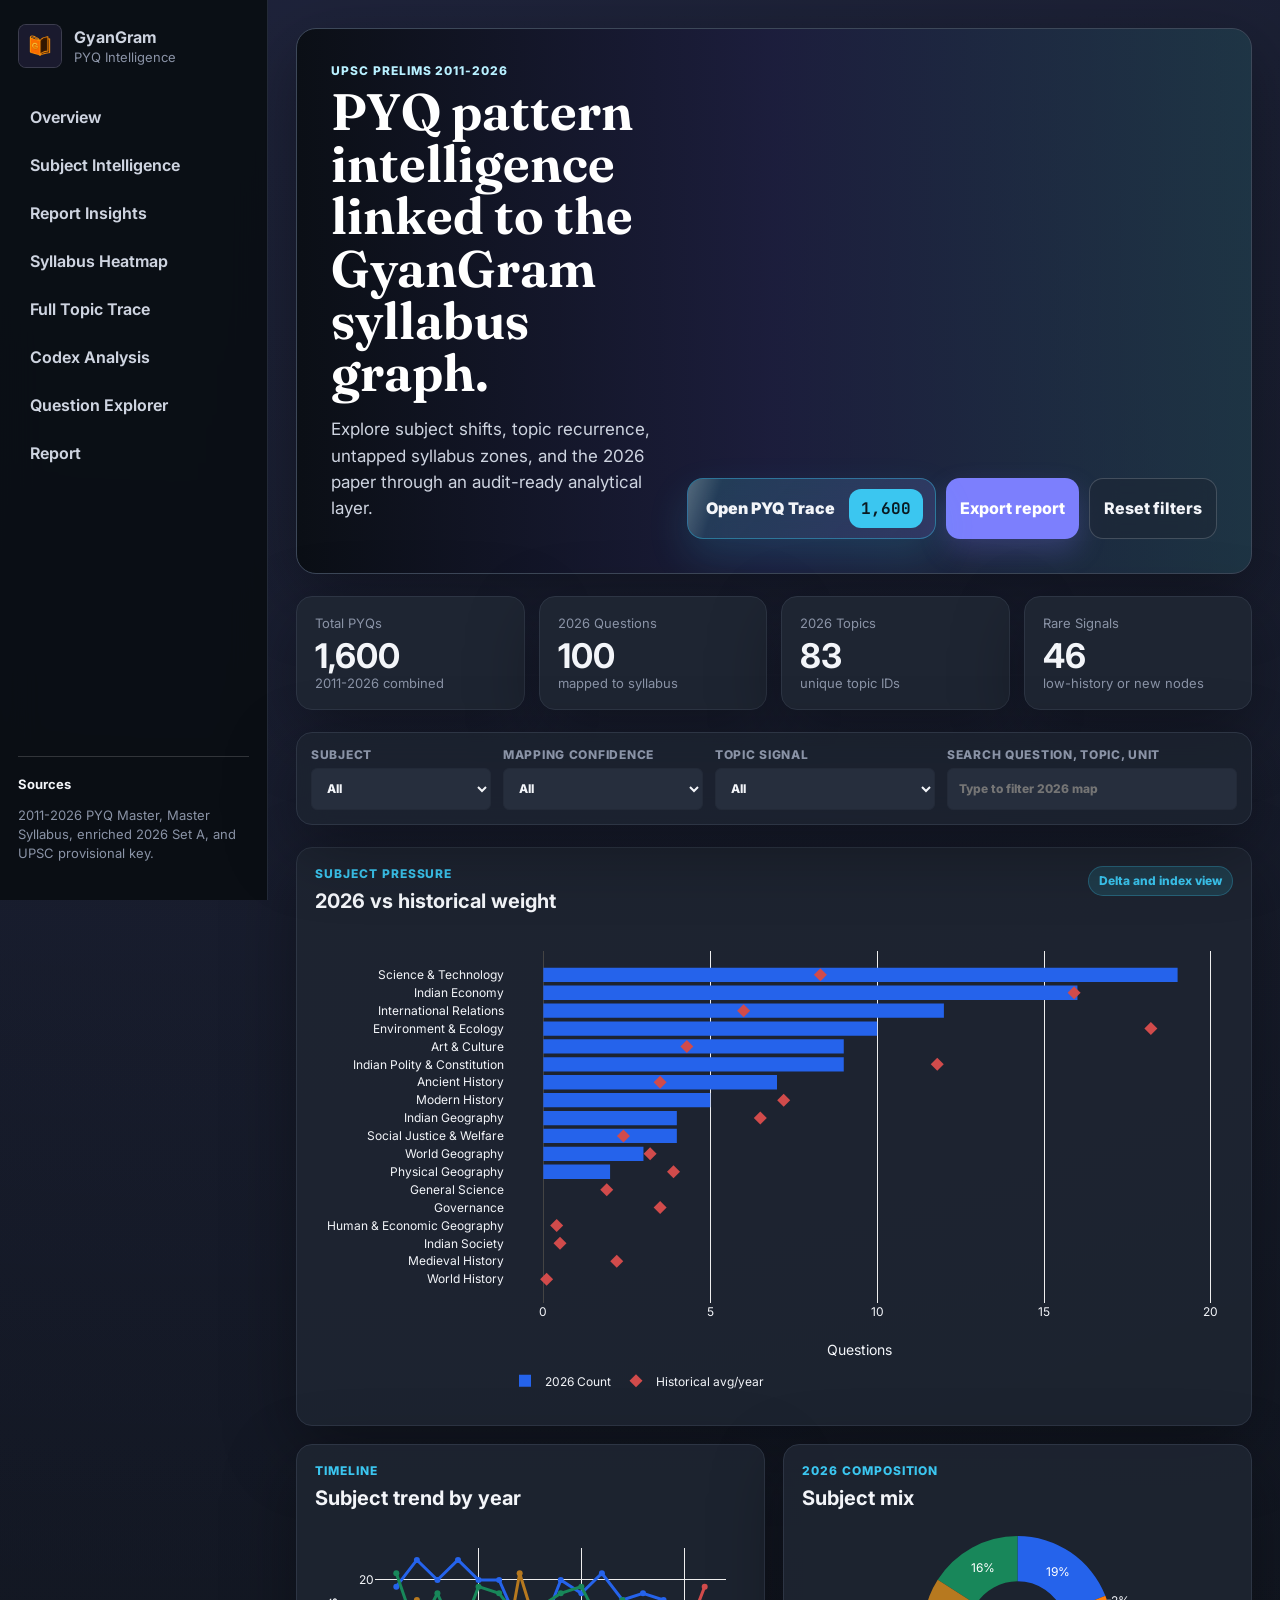
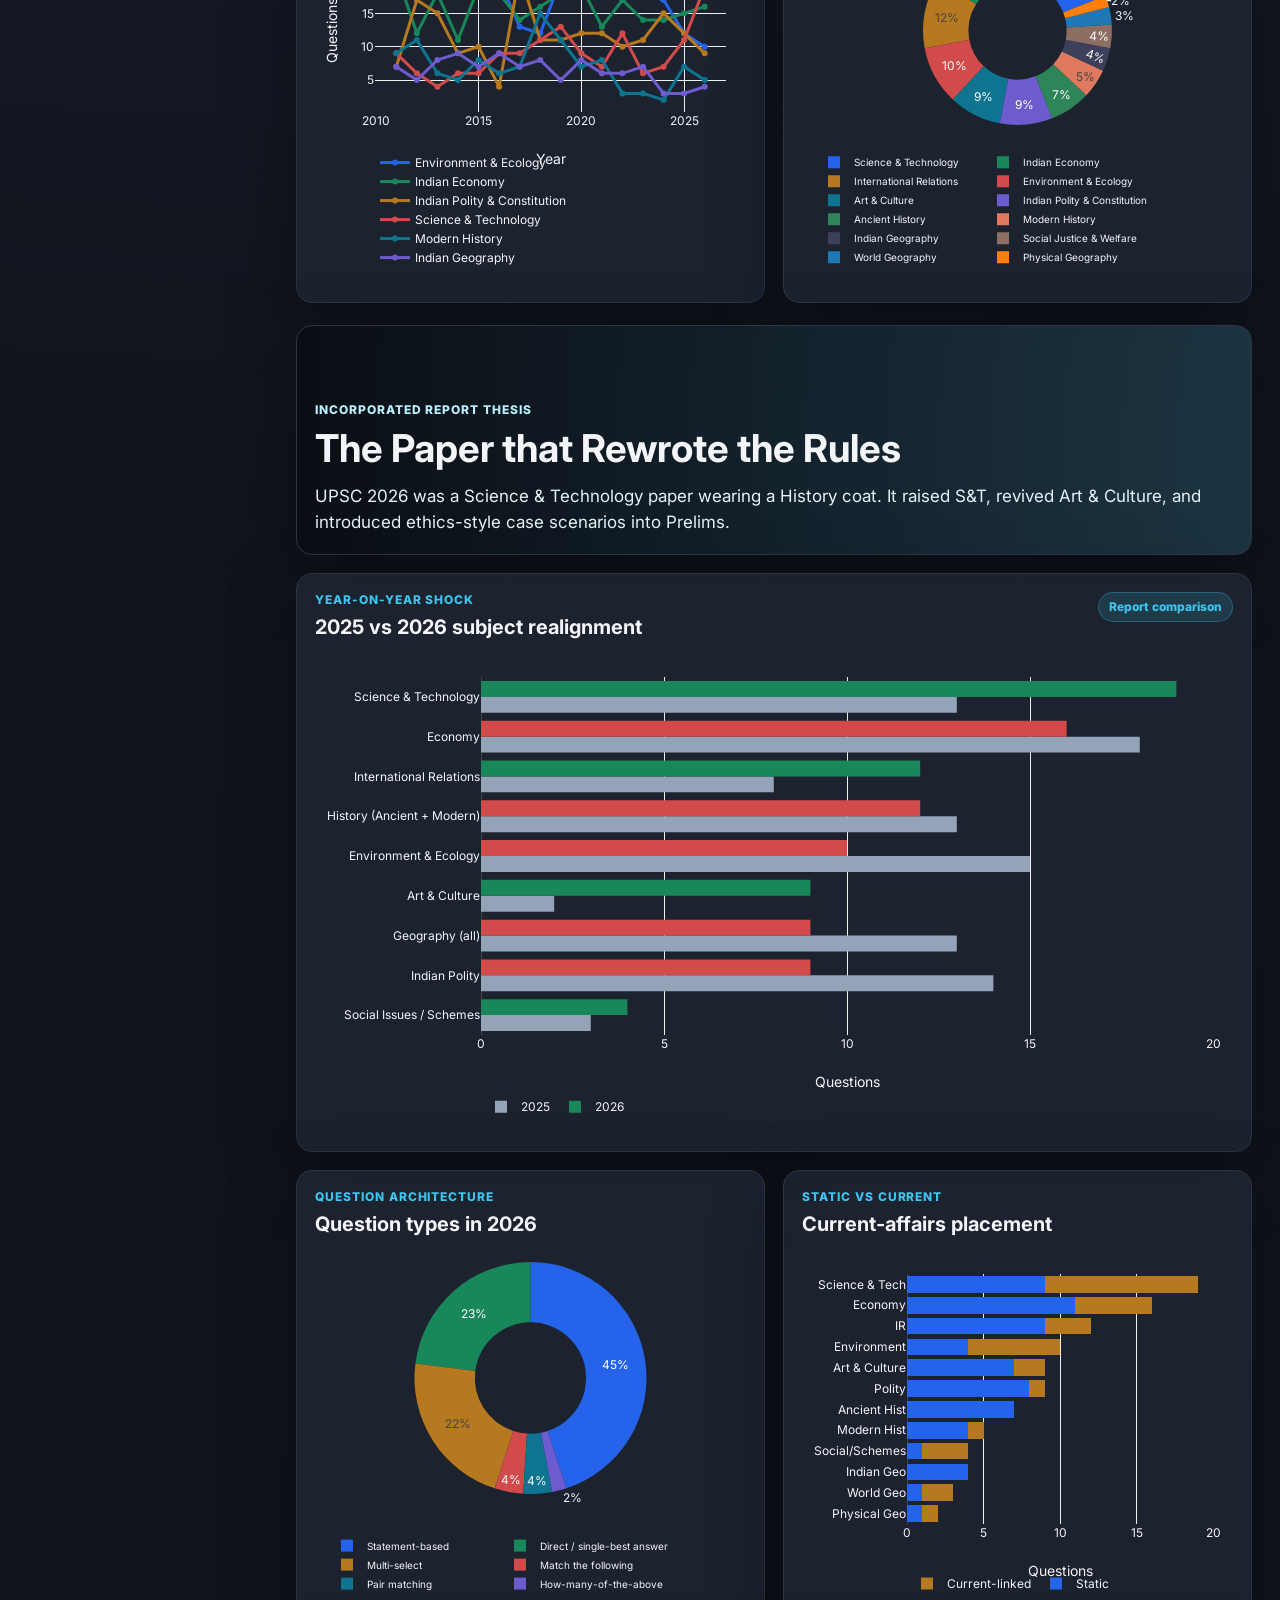
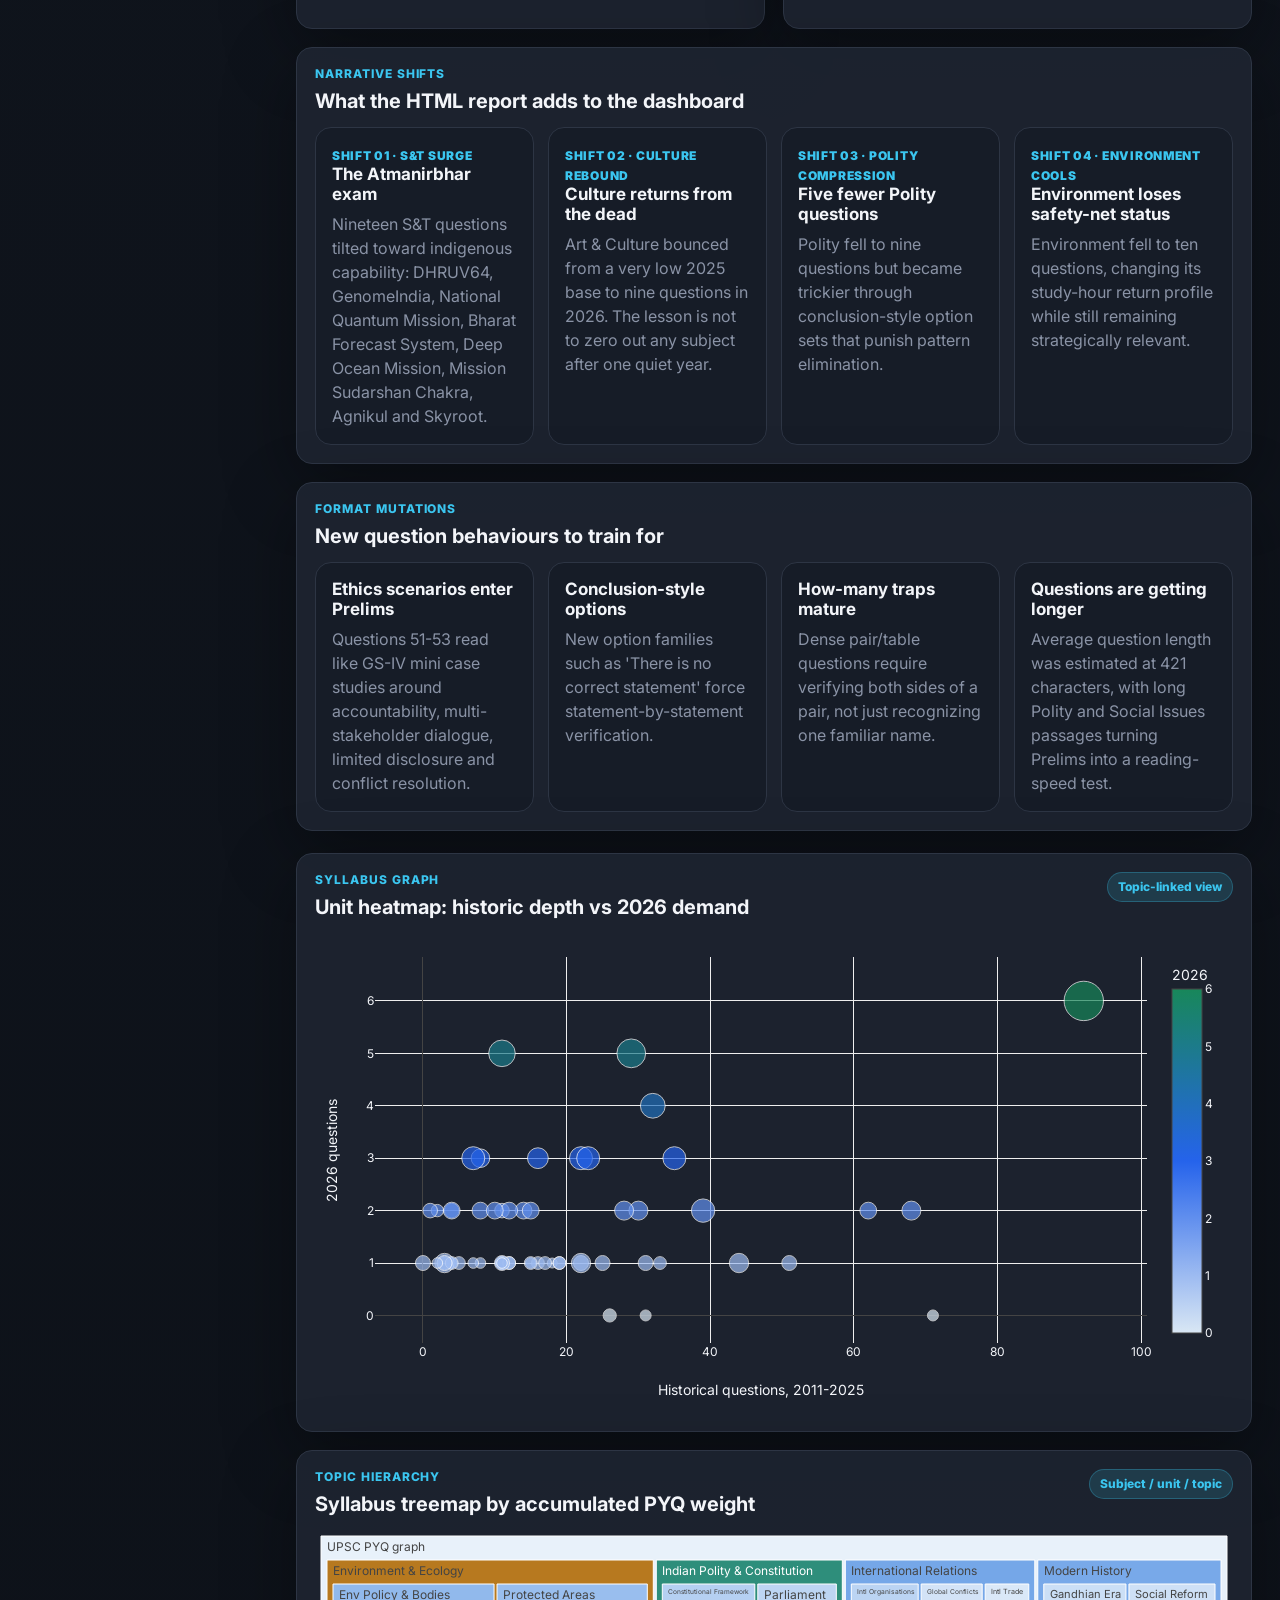
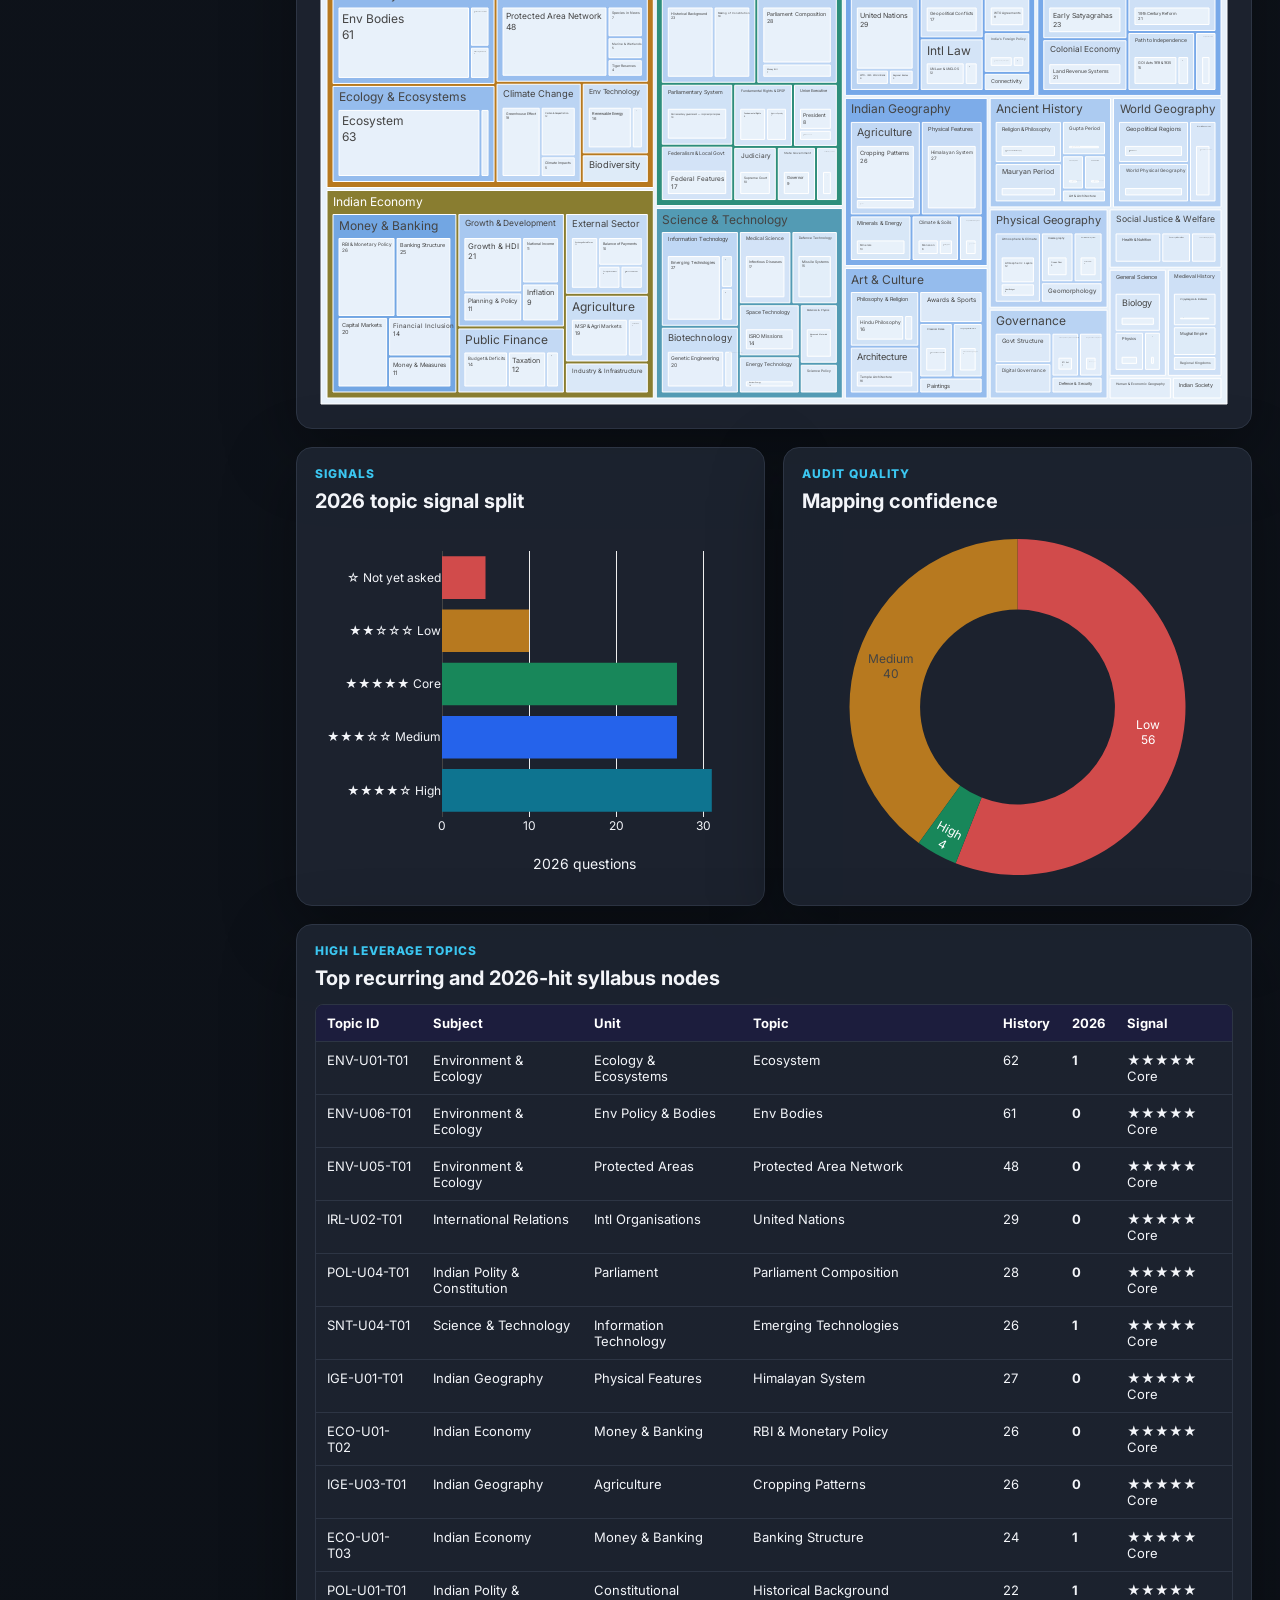
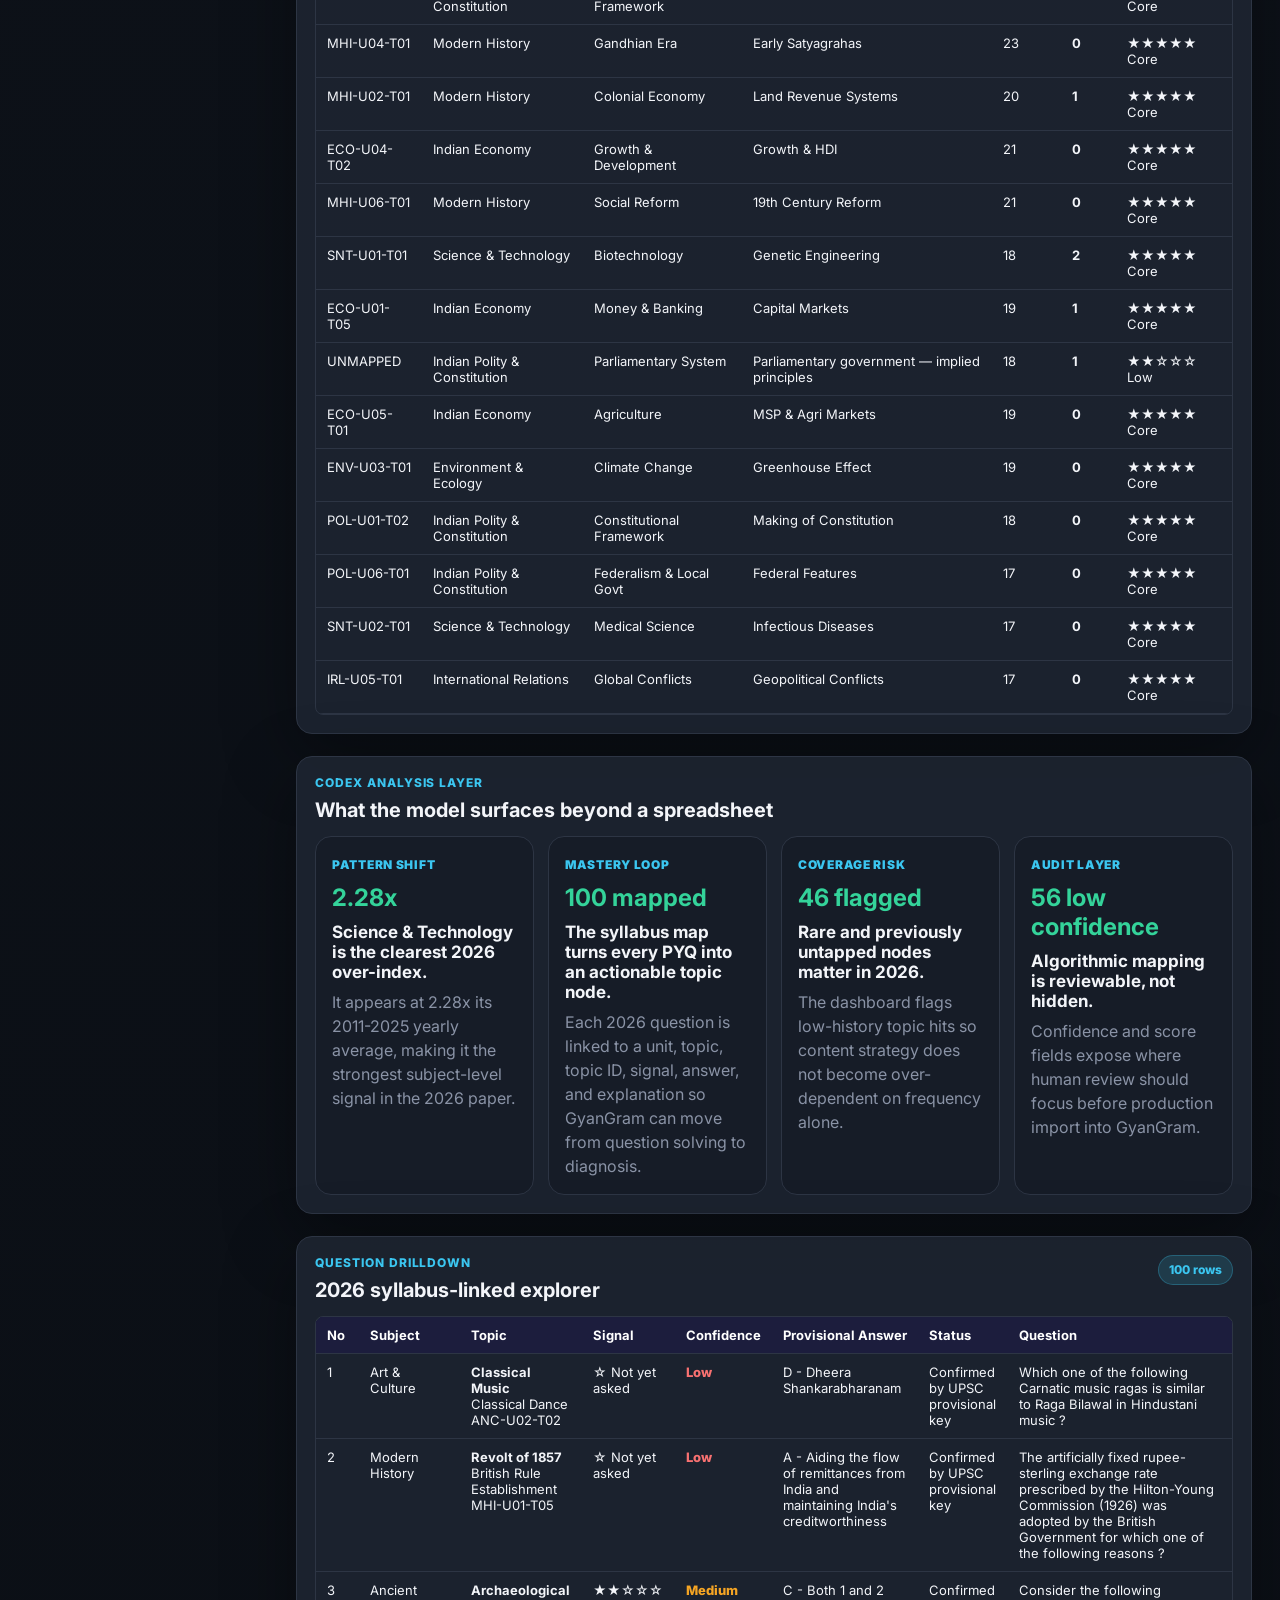
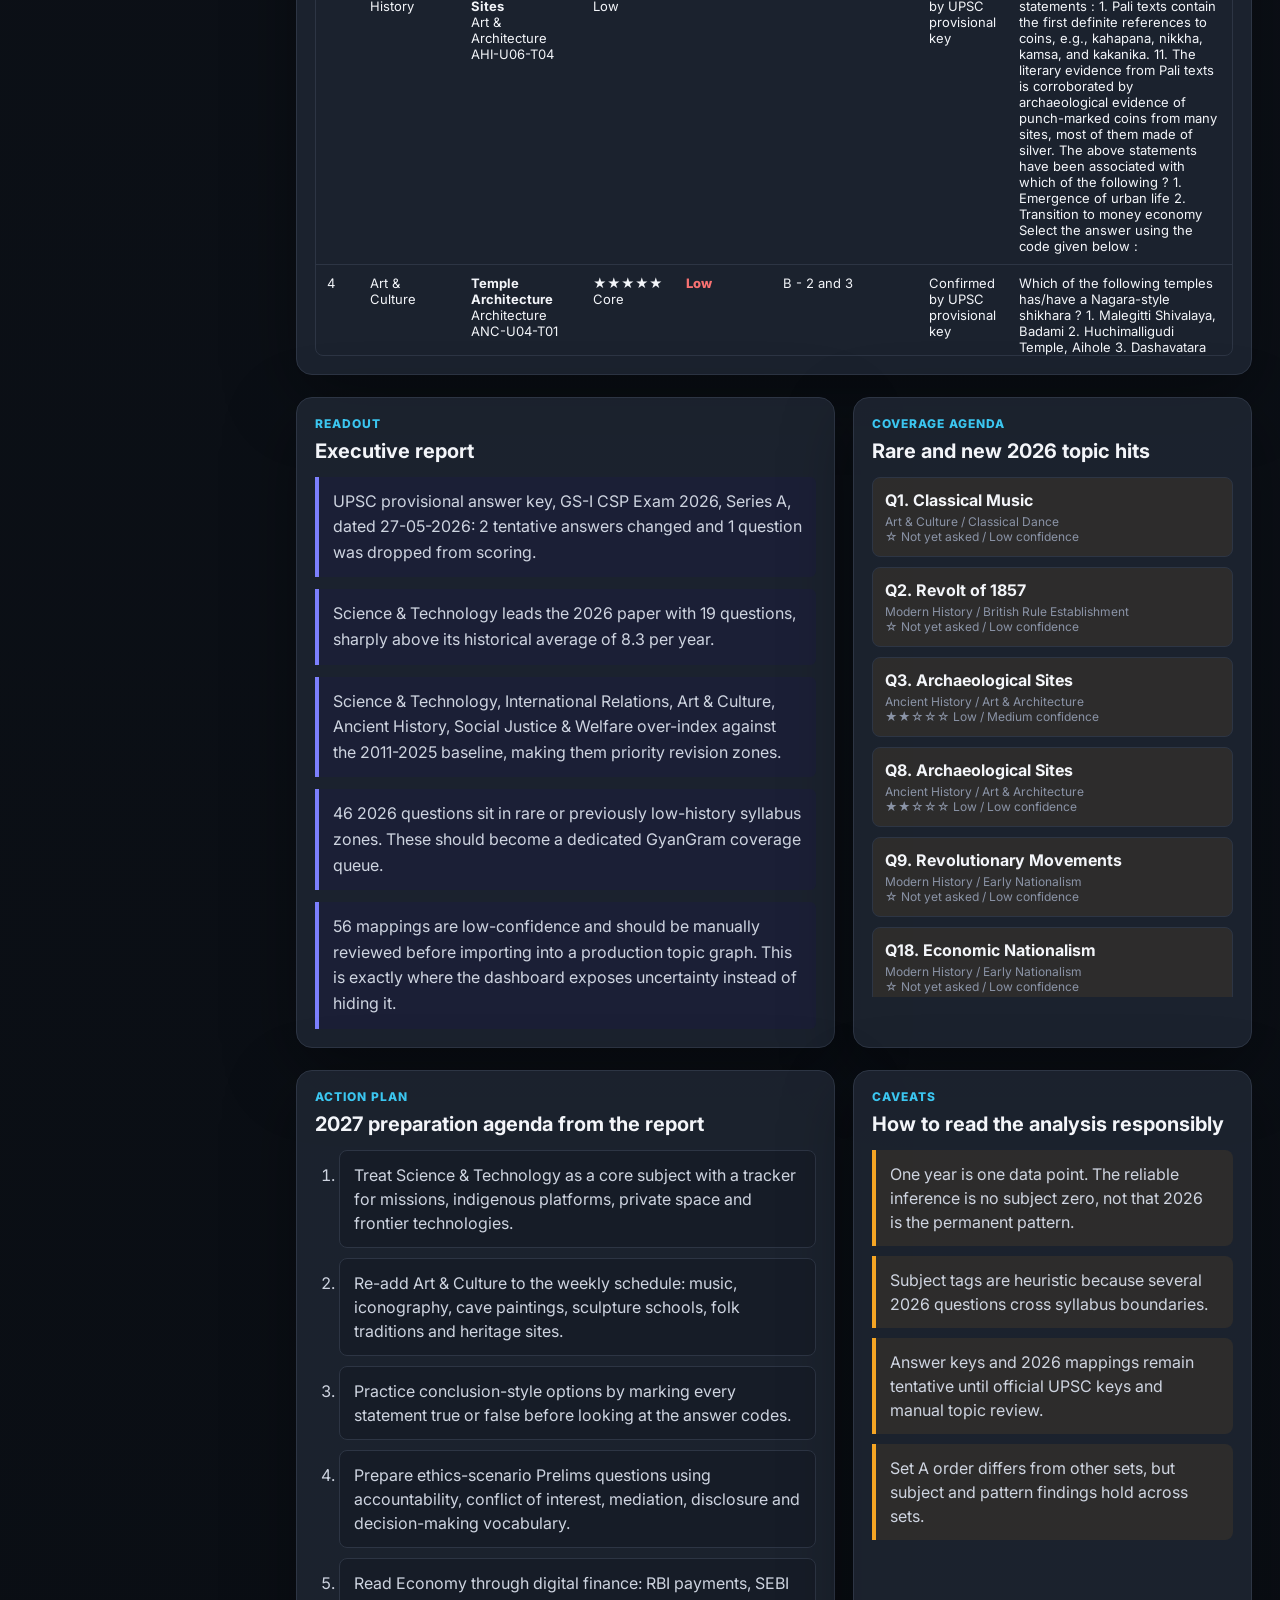
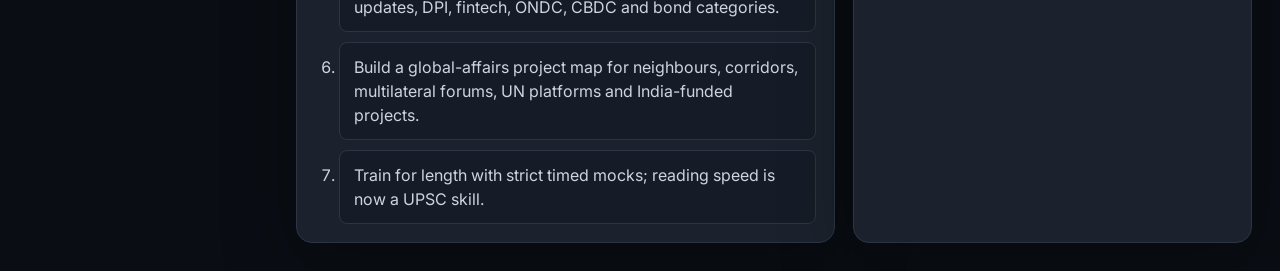
==== commit 380934c5: "Apply GyanGram visual spine theme" ====
--- a/index.html
+++ b/index.html
@@ -4,6 +4,9 @@
     <meta charset="utf-8" />
     <meta name="viewport" content="width=device-width, initial-scale=1" />
     <title>UPSC Prelims PYQ Intelligence Dashboard</title>
+    <link rel="preconnect" href="https://fonts.googleapis.com" />
+    <link rel="preconnect" href="https://fonts.gstatic.com" crossorigin />
+    <link href="https://fonts.googleapis.com/css2?family=Fraunces:opsz,wght,SOFT@9..144,500..700,50&family=Inter:wght@400;500;600;700;800;900&family=JetBrains+Mono:wght@500;600&display=swap" rel="stylesheet" />
     <link rel="stylesheet" href="./styles.css" />
   </head>
   <body>
@@ -45,6 +48,10 @@
             </p>
           </div>
           <div class="hero-actions">
+            <a class="glass-trace-cta" href="./trace.html">
+              <span>Open PYQ Trace</span>
+              <strong>1,600</strong>
+            </a>
             <button class="primary-action" id="downloadReport">Export report</button>
             <button class="ghost-action" id="resetFilters">Reset filters</button>
           </div>
--- a/styles.css
+++ b/styles.css
@@ -1,16 +1,28 @@
 :root {
-  --ink: #172033;
-  --muted: #687386;
-  --line: #dce3ec;
-  --paper: #f7f9fc;
-  --panel: #ffffff;
-  --nav: #10233f;
-  --blue: #2563eb;
-  --green: #18875a;
-  --amber: #b7791f;
-  --coral: #d14b4b;
-  --cyan: #0e7490;
-  --shadow: 0 18px 48px rgba(23, 32, 51, 0.08);
+  --ink: #f3f5f9;
+  --body: #ced4e0;
+  --muted: #8a93a6;
+  --faint: #5a6272;
+  --line: #2d3544;
+  --hairline: #232a38;
+  --borderEmphasis: #3d4859;
+  --paper: #0a0e14;
+  --canvas: #11161f;
+  --panel: #1e2532;
+  --panel-soft: #161c27;
+  --raised: #262e3d;
+  --nav: #0a0e14;
+  --blue: #7c7ffd;
+  --blue-dark: #5b5fe3;
+  --green: #34d39a;
+  --amber: #f5a524;
+  --coral: #f87171;
+  --cyan: #3bc6f0;
+  --cyan-soft: #1f3b4a;
+  --heritage: #c97b5a;
+  --economy: #d4a73e;
+  --shadow: 0 22px 70px rgba(0, 0, 0, 0.34);
+  --glass: rgba(30, 37, 50, 0.68);
 }
 
 * {
@@ -23,7 +35,9 @@
 
 body {
   margin: 0;
-  background: var(--paper);
+  background:
+    radial-gradient(circle at 20% -10%, rgba(124, 127, 253, 0.18), transparent 28%),
+    linear-gradient(180deg, var(--canvas), var(--paper));
   color: var(--ink);
   font-family: Inter, ui-sans-serif, system-ui, -apple-system, BlinkMacSystemFont, "Segoe UI", sans-serif;
   letter-spacing: 0;
@@ -46,11 +60,13 @@
   top: 0;
   height: 100vh;
   padding: 24px 18px;
-  background: var(--nav);
-  color: #e8eef8;
+  background: rgba(10, 14, 20, 0.94);
+  color: var(--body);
   display: flex;
   flex-direction: column;
   gap: 28px;
+  border-right: 1px solid var(--hairline);
+  backdrop-filter: blur(18px);
 }
 
 .brand {
@@ -82,7 +98,7 @@
 }
 
 .brand span:last-child {
-  color: #aebbd0;
+  color: var(--muted);
   font-size: 13px;
   margin-top: 2px;
 }
@@ -93,7 +109,7 @@
 }
 
 nav a {
-  color: #d9e4f5;
+  color: var(--body);
   text-decoration: none;
   padding: 11px 12px;
   border-radius: 6px;
@@ -101,21 +117,22 @@
 }
 
 nav a:hover {
-  background: rgba(255, 255, 255, 0.08);
+  background: rgba(124, 127, 253, 0.16);
+  color: var(--ink);
 }
 
 .source-note {
   margin-top: auto;
   border-top: 1px solid rgba(255, 255, 255, 0.16);
   padding-top: 18px;
-  color: #aebbd0;
+  color: var(--muted);
   font-size: 13px;
   line-height: 1.45;
 }
 
 .source-note span {
   display: block;
-  color: #ffffff;
+  color: var(--ink);
   font-weight: 700;
   margin-bottom: 6px;
 }
@@ -135,10 +152,12 @@
   padding: 34px;
   color: #ffffff;
   background:
-    linear-gradient(90deg, rgba(16, 35, 63, 0.94), rgba(18, 82, 105, 0.82)),
+    linear-gradient(90deg, rgba(10, 14, 20, 0.95), rgba(28, 29, 61, 0.88), rgba(31, 59, 74, 0.76)),
     url("https://images.unsplash.com/photo-1516321318423-f06f85e504b3?auto=format&fit=crop&w=1800&q=80") center/cover;
-  border-radius: 8px;
+  border: 1px solid var(--borderEmphasis, #3d4859);
+  border-radius: 20px;
   box-shadow: var(--shadow);
+  overflow: hidden;
 }
 
 .hero-copy {
@@ -165,19 +184,22 @@
 }
 
 h1 {
+  font-family: Fraunces, Georgia, serif;
+  font-weight: 650;
   font-size: clamp(34px, 4vw, 58px);
   line-height: 1.02;
   max-width: 980px;
 }
 
 h2 {
+  color: var(--ink);
   font-size: 20px;
   line-height: 1.2;
 }
 
 .hero-copy p:last-child {
   max-width: 760px;
-  color: #d9e7f4;
+  color: var(--body);
   font-size: 17px;
   line-height: 1.55;
 }
@@ -195,7 +217,7 @@
 button {
   border: 0;
   cursor: pointer;
-  border-radius: 6px;
+  border-radius: 14px;
   padding: 11px 14px;
   font-weight: 800;
 }
@@ -205,21 +227,84 @@
   align-items: center;
   justify-content: center;
   min-height: 42px;
-  border-radius: 6px;
+  border-radius: 14px;
   padding: 11px 14px;
   font-weight: 800;
   text-decoration: none;
 }
 
 .primary-action {
-  background: #ffffff;
-  color: var(--nav);
+  background: var(--blue);
+  color: #ffffff;
+  box-shadow: 0 12px 28px rgba(124, 127, 253, 0.24);
 }
 
 .ghost-action {
-  color: #ffffff;
-  background: rgba(255, 255, 255, 0.12);
-  border: 1px solid rgba(255, 255, 255, 0.28);
+  color: var(--ink);
+  background: rgba(30, 37, 50, 0.52);
+  border: 1px solid rgba(206, 212, 224, 0.22);
+  backdrop-filter: blur(14px);
+}
+
+.glass-trace-cta {
+  position: relative;
+  display: grid;
+  grid-template-columns: minmax(0, 1fr) auto;
+  align-items: center;
+  gap: 14px;
+  min-height: 54px;
+  padding: 10px 12px 10px 18px;
+  color: var(--ink);
+  text-decoration: none;
+  border: 1px solid rgba(59, 198, 240, 0.42);
+  border-radius: 16px;
+  background:
+    linear-gradient(135deg, rgba(59, 198, 240, 0.18), rgba(124, 127, 253, 0.22)),
+    rgba(30, 37, 50, 0.46);
+  box-shadow: 0 18px 40px rgba(59, 198, 240, 0.16);
+  overflow: hidden;
+  backdrop-filter: blur(18px);
+}
+
+.glass-trace-cta::before {
+  content: "";
+  position: absolute;
+  inset: -60% auto -60% -35%;
+  width: 44%;
+  background: linear-gradient(90deg, transparent, rgba(255, 255, 255, 0.38), transparent);
+  transform: rotate(18deg);
+  animation: traceSheen 3.8s ease-in-out infinite;
+}
+
+.glass-trace-cta span,
+.glass-trace-cta strong {
+  position: relative;
+  z-index: 1;
+}
+
+.glass-trace-cta span {
+  font-weight: 900;
+}
+
+.glass-trace-cta strong {
+  min-width: 64px;
+  padding: 9px 12px;
+  border-radius: 12px;
+  background: var(--cyan);
+  color: #0a1a22;
+  font-family: "JetBrains Mono", monospace;
+  text-align: center;
+}
+
+.glass-trace-cta:hover {
+  transform: translateY(-1px);
+  border-color: rgba(59, 198, 240, 0.78);
+}
+
+@keyframes traceSheen {
+  0%, 42% { transform: translateX(0) rotate(18deg); opacity: 0; }
+  52% { opacity: 1; }
+  76%, 100% { transform: translateX(340%) rotate(18deg); opacity: 0; }
 }
 
 .kpi-grid {
@@ -232,7 +317,7 @@
 .panel {
   background: var(--panel);
   border: 1px solid var(--line);
-  border-radius: 8px;
+  border-radius: 16px;
   box-shadow: var(--shadow);
 }
 
@@ -255,14 +340,15 @@
 }
 
 .controls {
-  background: #ffffff;
-  border: 1px solid var(--line);
-  border-radius: 8px;
+  background: var(--glass);
+  border: 1px solid var(--line);
+  border-radius: 16px;
   box-shadow: var(--shadow);
   padding: 14px;
   display: grid;
   grid-template-columns: 180px 200px 220px minmax(260px, 1fr);
   gap: 12px;
+  backdrop-filter: blur(16px);
 }
 
 .controls label {
@@ -278,8 +364,8 @@
   display: block;
   width: 100%;
   margin-top: 6px;
-  border: 1px solid #cbd5e1;
-  background: #f8fafc;
+  border: 1px solid var(--hairline);
+  background: var(--raised);
   color: var(--ink);
   border-radius: 6px;
   padding: 10px 11px;
@@ -302,6 +388,7 @@
 .panel {
   padding: 18px;
   min-width: 0;
+  background: rgba(30, 37, 50, 0.88);
 }
 
 .panel-head {
@@ -318,9 +405,9 @@
   min-height: 30px;
   white-space: nowrap;
   padding: 6px 10px;
-  background: #eef5fb;
-  color: #28527a;
-  border: 1px solid #d7e7f4;
+  background: var(--cyan-soft);
+  color: var(--cyan);
+  border: 1px solid rgba(59, 198, 240, 0.28);
   border-radius: 999px;
   font-size: 12px;
   font-weight: 800;
@@ -355,7 +442,7 @@
 th {
   position: sticky;
   top: 0;
-  background: #17365d;
+  background: #1c1d3d;
   color: #ffffff;
   text-align: left;
   z-index: 1;
@@ -369,7 +456,7 @@
 }
 
 tr:hover td {
-  background: #f8fbff;
+  background: rgba(124, 127, 253, 0.1);
 }
 
 .questions {
@@ -396,8 +483,8 @@
   display: block;
   width: 100%;
   margin-top: 6px;
-  border: 1px solid #cbd5e1;
-  background: #f8fafc;
+  border: 1px solid var(--hairline);
+  background: var(--raised);
   color: var(--ink);
   border-radius: 6px;
   padding: 10px 11px;
@@ -418,8 +505,8 @@
   padding: 14px;
   border: 1px solid var(--line);
   border-radius: 8px;
-  background: #f8fbff;
-  color: #28527a;
+  background: var(--cyan-soft);
+  color: var(--cyan);
   font-weight: 800;
 }
 
@@ -433,7 +520,7 @@
   padding: 12px;
   border: 1px solid var(--line);
   border-radius: 8px;
-  background: #fbfdff;
+  background: var(--panel-soft);
 }
 
 .trace-summary strong,
@@ -471,8 +558,8 @@
 
 .exam-card {
   border: 1px solid var(--line);
-  border-radius: 8px;
-  background: #ffffff;
+  border-radius: 16px;
+  background: var(--panel-soft);
   padding: 16px;
 }
 
@@ -507,9 +594,9 @@
   gap: 10px;
   align-items: start;
   padding: 9px 10px;
-  border: 1px solid #e2e8f0;
-  border-radius: 6px;
-  background: #f8fafc;
+  border: 1px solid var(--hairline);
+  border-radius: 8px;
+  background: var(--raised);
   line-height: 1.45;
 }
 
@@ -518,8 +605,8 @@
   place-items: center;
   min-height: 28px;
   border-radius: 6px;
-  background: #e8eef8;
-  color: #17365d;
+  background: var(--cyan-soft);
+  color: var(--cyan);
 }
 
 .exam-answer {
@@ -532,18 +619,18 @@
   margin-top: 12px;
   padding: 12px;
   border-left: 4px solid var(--blue);
-  background: #f8fbff;
-  color: #334155;
+  background: rgba(28, 29, 61, 0.62);
+  color: var(--body);
   line-height: 1.55;
   border-radius: 0 8px 8px 0;
 }
 
 .exam-empty {
-  border: 1px dashed #cbd5e1;
+  border: 1px dashed var(--line);
   border-radius: 8px;
   padding: 14px;
   color: var(--muted);
-  background: #fbfdff;
+  background: var(--panel-soft);
 }
 
 .finding-grid {
@@ -554,9 +641,9 @@
 
 .finding {
   border: 1px solid var(--line);
-  border-radius: 8px;
+  border-radius: 16px;
   padding: 16px;
-  background: #fbfdff;
+  background: var(--panel-soft);
   min-height: 190px;
 }
 
@@ -589,7 +676,7 @@
 .report-hero {
   color: #ffffff;
   background:
-    linear-gradient(90deg, rgba(16, 35, 63, 0.96), rgba(14, 116, 144, 0.82)),
+    linear-gradient(90deg, rgba(10, 14, 20, 0.96), rgba(31, 59, 74, 0.82)),
     url("https://images.unsplash.com/photo-1503676260728-1c00da094a0b?auto=format&fit=crop&w=1800&q=80") center/cover;
   min-height: 230px;
   display: flex;
@@ -620,10 +707,10 @@
 }
 
 .mutation {
-  border: 1px solid #d7e7f4;
-  border-radius: 8px;
+  border: 1px solid var(--line);
+  border-radius: 16px;
   padding: 16px;
-  background: #f8fbff;
+  background: var(--panel-soft);
   min-height: 170px;
 }
 
@@ -651,11 +738,11 @@
 
 .report-body p {
   margin: 0;
-  color: #3b4556;
+  color: var(--body);
   line-height: 1.6;
   padding: 12px 14px;
   border-left: 4px solid var(--blue);
-  background: #f8fbff;
+  background: rgba(28, 29, 61, 0.62);
   border-radius: 0 6px 6px 0;
 }
 
@@ -670,7 +757,7 @@
   border: 1px solid var(--line);
   border-radius: 8px;
   padding: 12px;
-  background: #fffdf8;
+  background: rgba(245, 165, 36, 0.08);
 }
 
 .rare-item strong {
@@ -695,8 +782,8 @@
   padding: 12px 14px;
   border: 1px solid var(--line);
   border-radius: 8px;
-  background: #fbfdff;
-  color: #334155;
+  background: var(--panel-soft);
+  color: var(--body);
   line-height: 1.5;
 }
 
@@ -708,9 +795,9 @@
 .caveat {
   padding: 12px 14px;
   border-left: 4px solid var(--amber);
-  background: #fffdf8;
+  background: rgba(245, 165, 36, 0.08);
   border-radius: 0 8px 8px 0;
-  color: #334155;
+  color: var(--body);
   line-height: 1.5;
 }
 
@@ -791,3 +878,5 @@
     grid-template-columns: 1fr 1fr;
   }
 }
+  color: var(--ink);
+  font-family: Fraunces, Georgia, serif;
